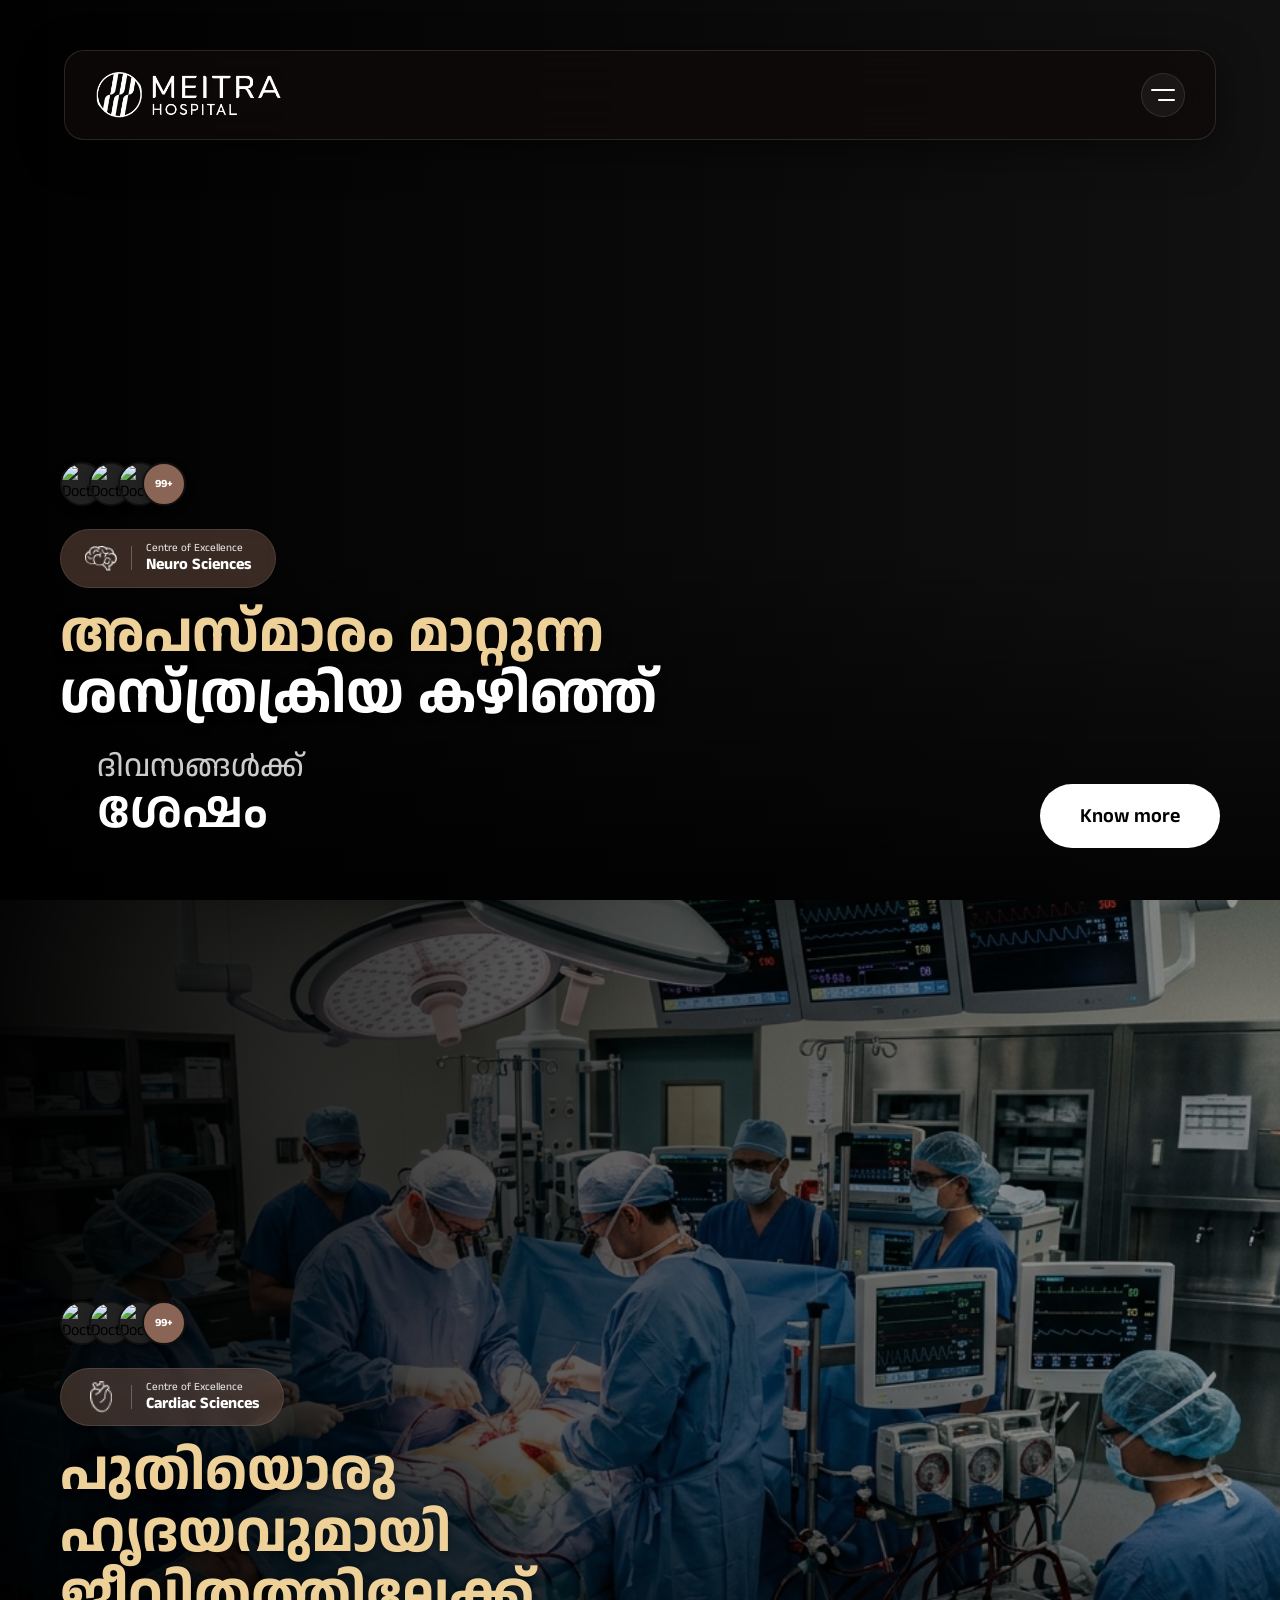
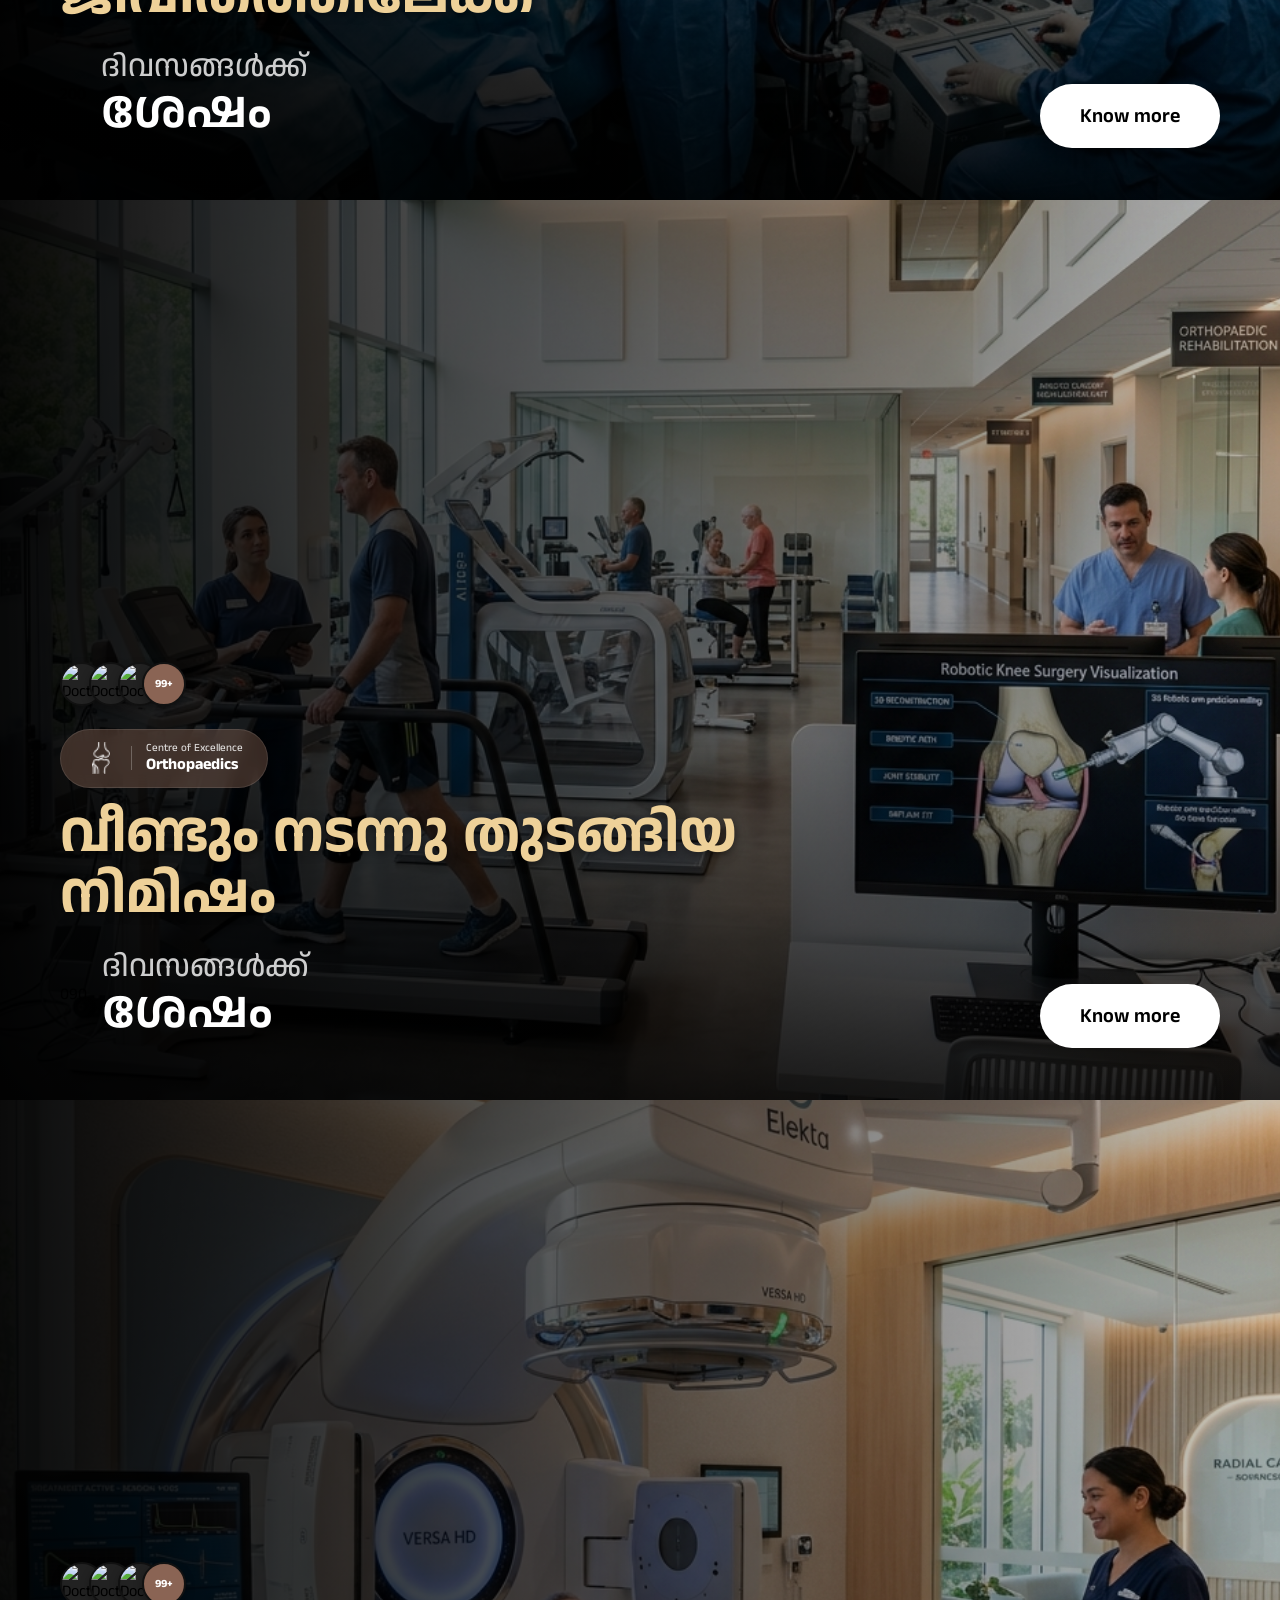
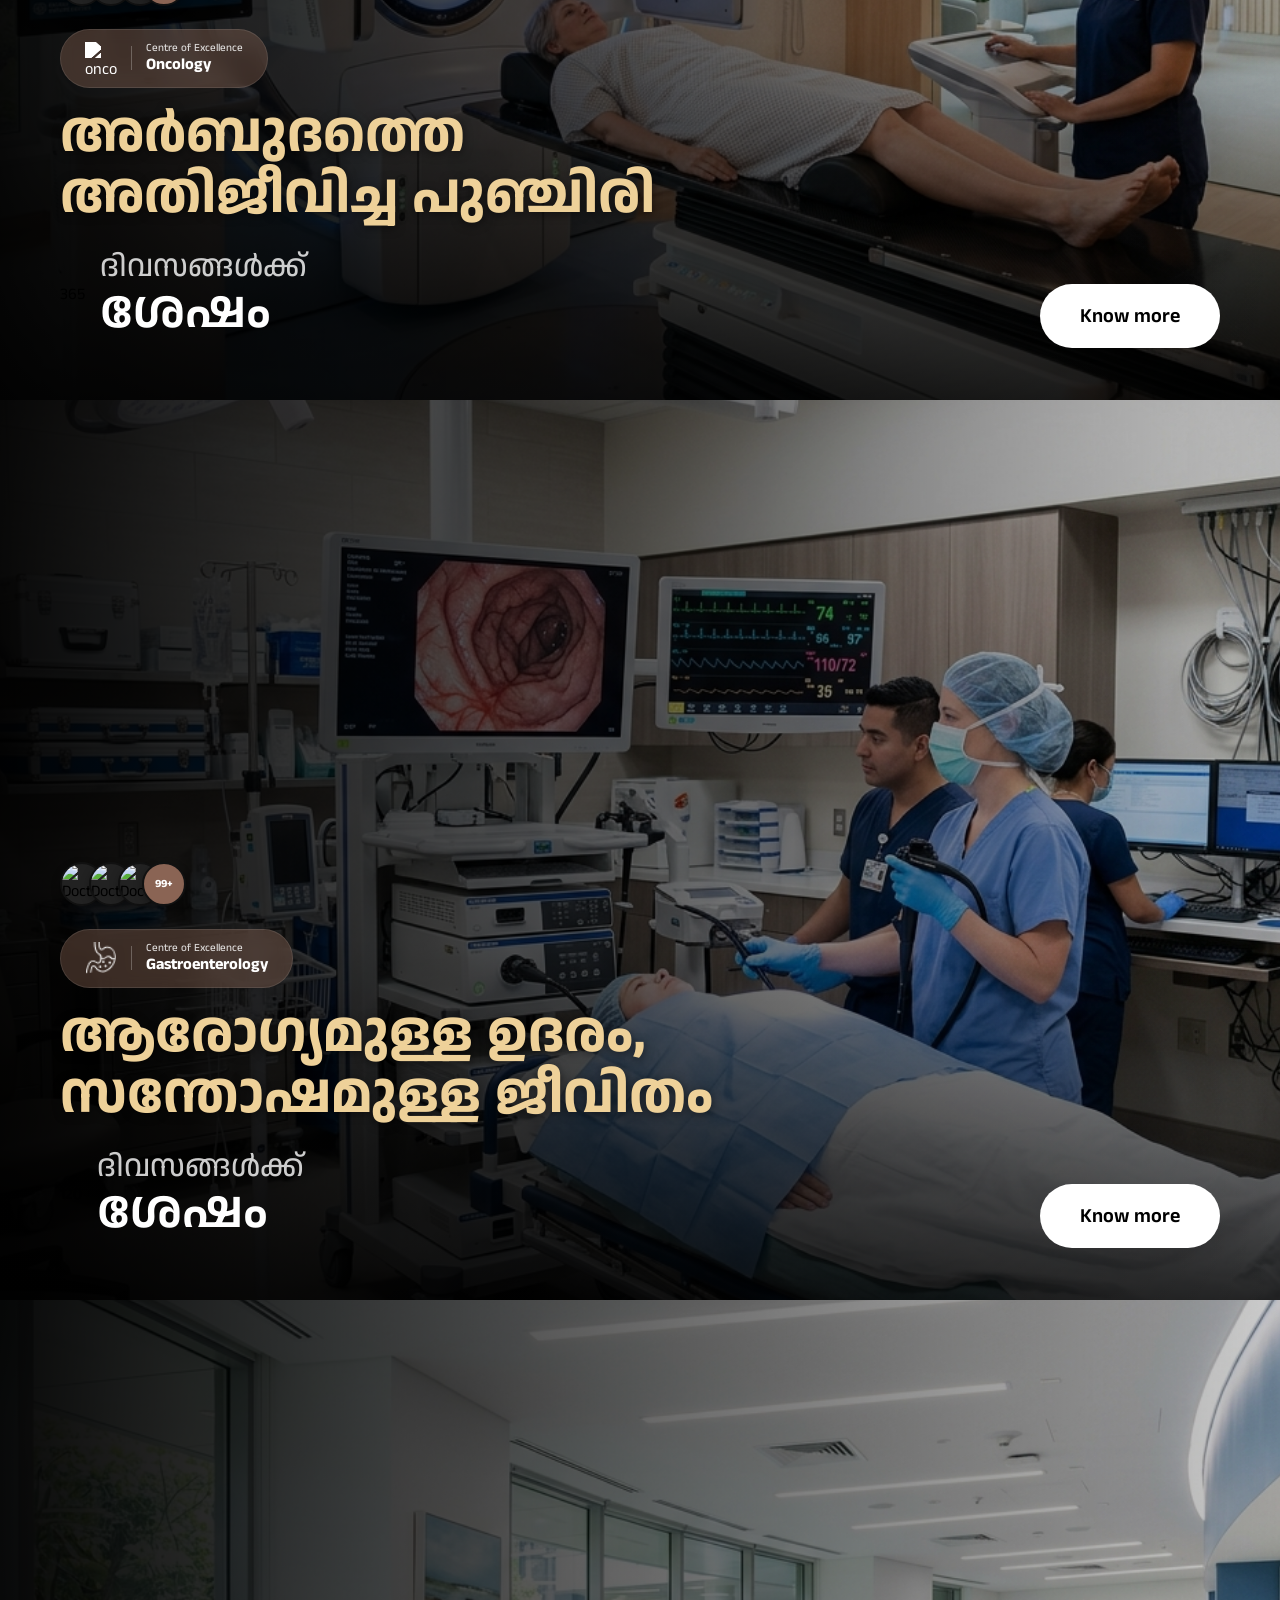
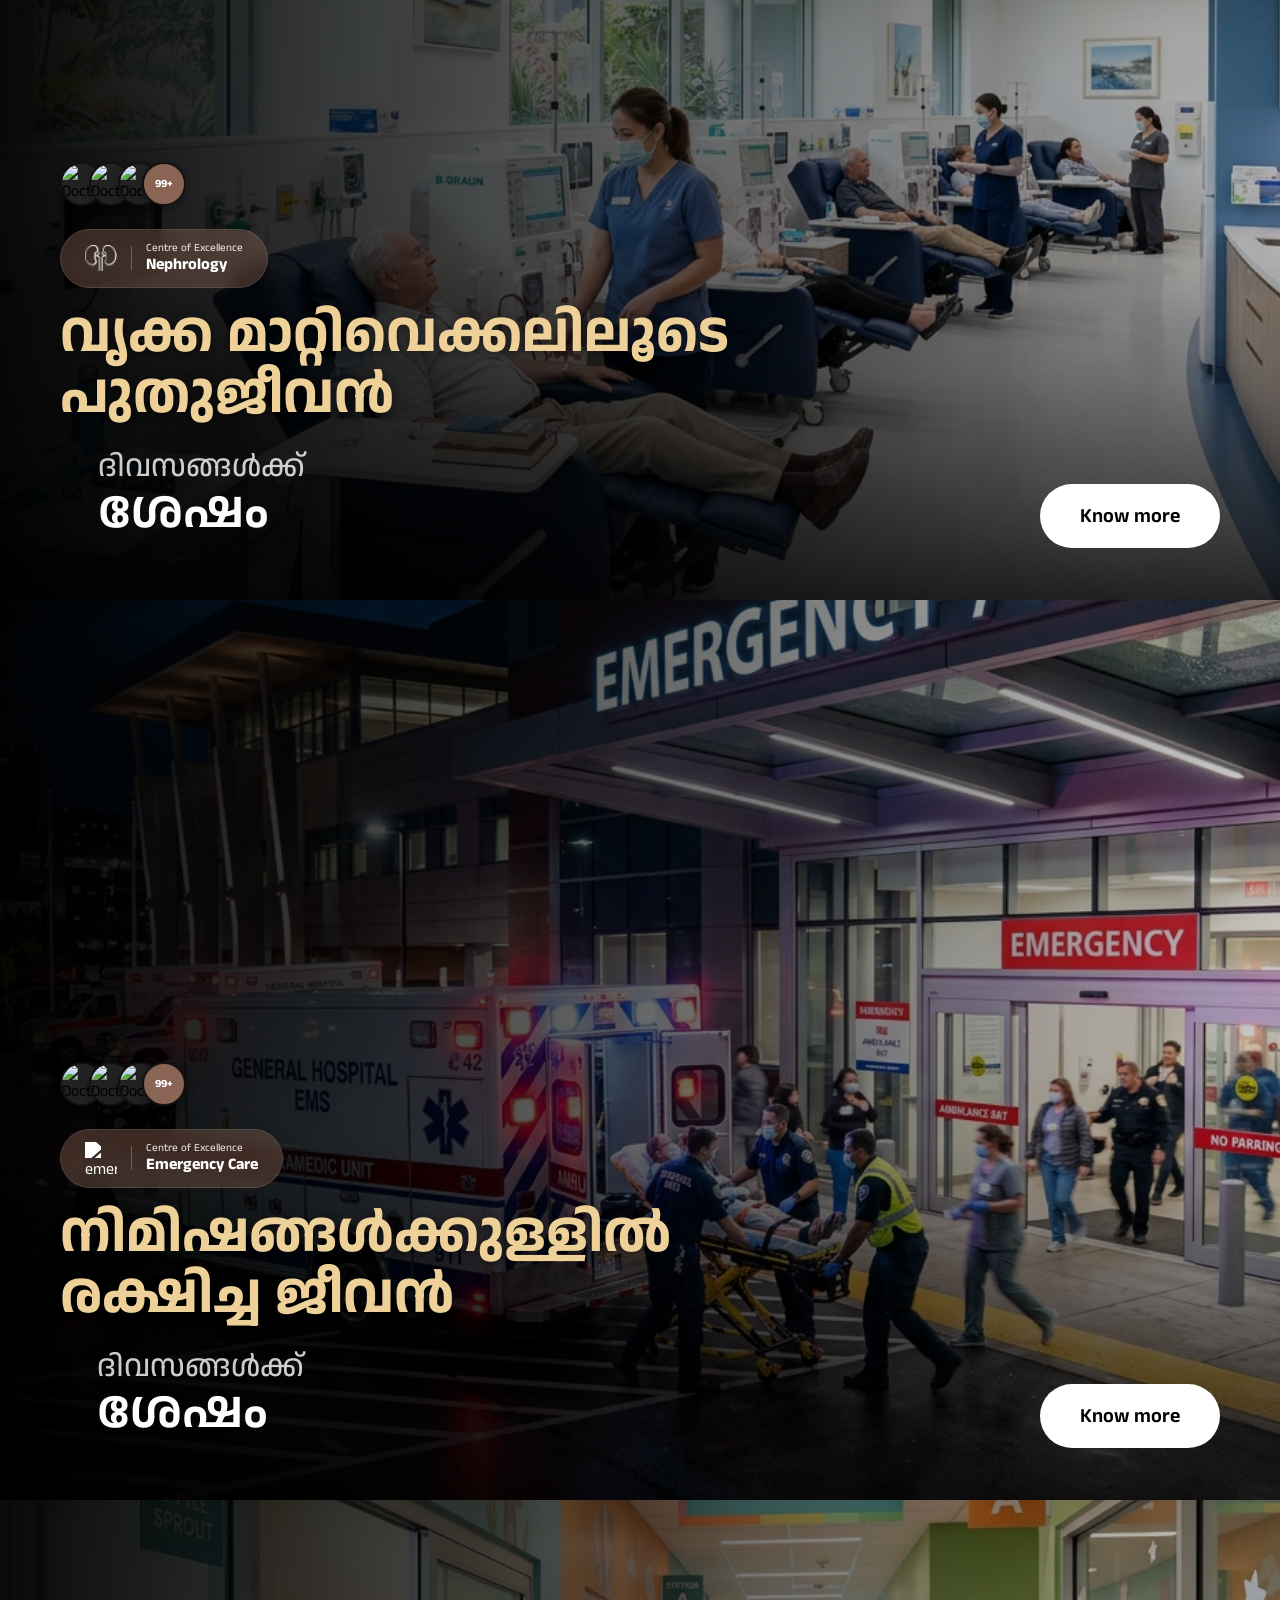
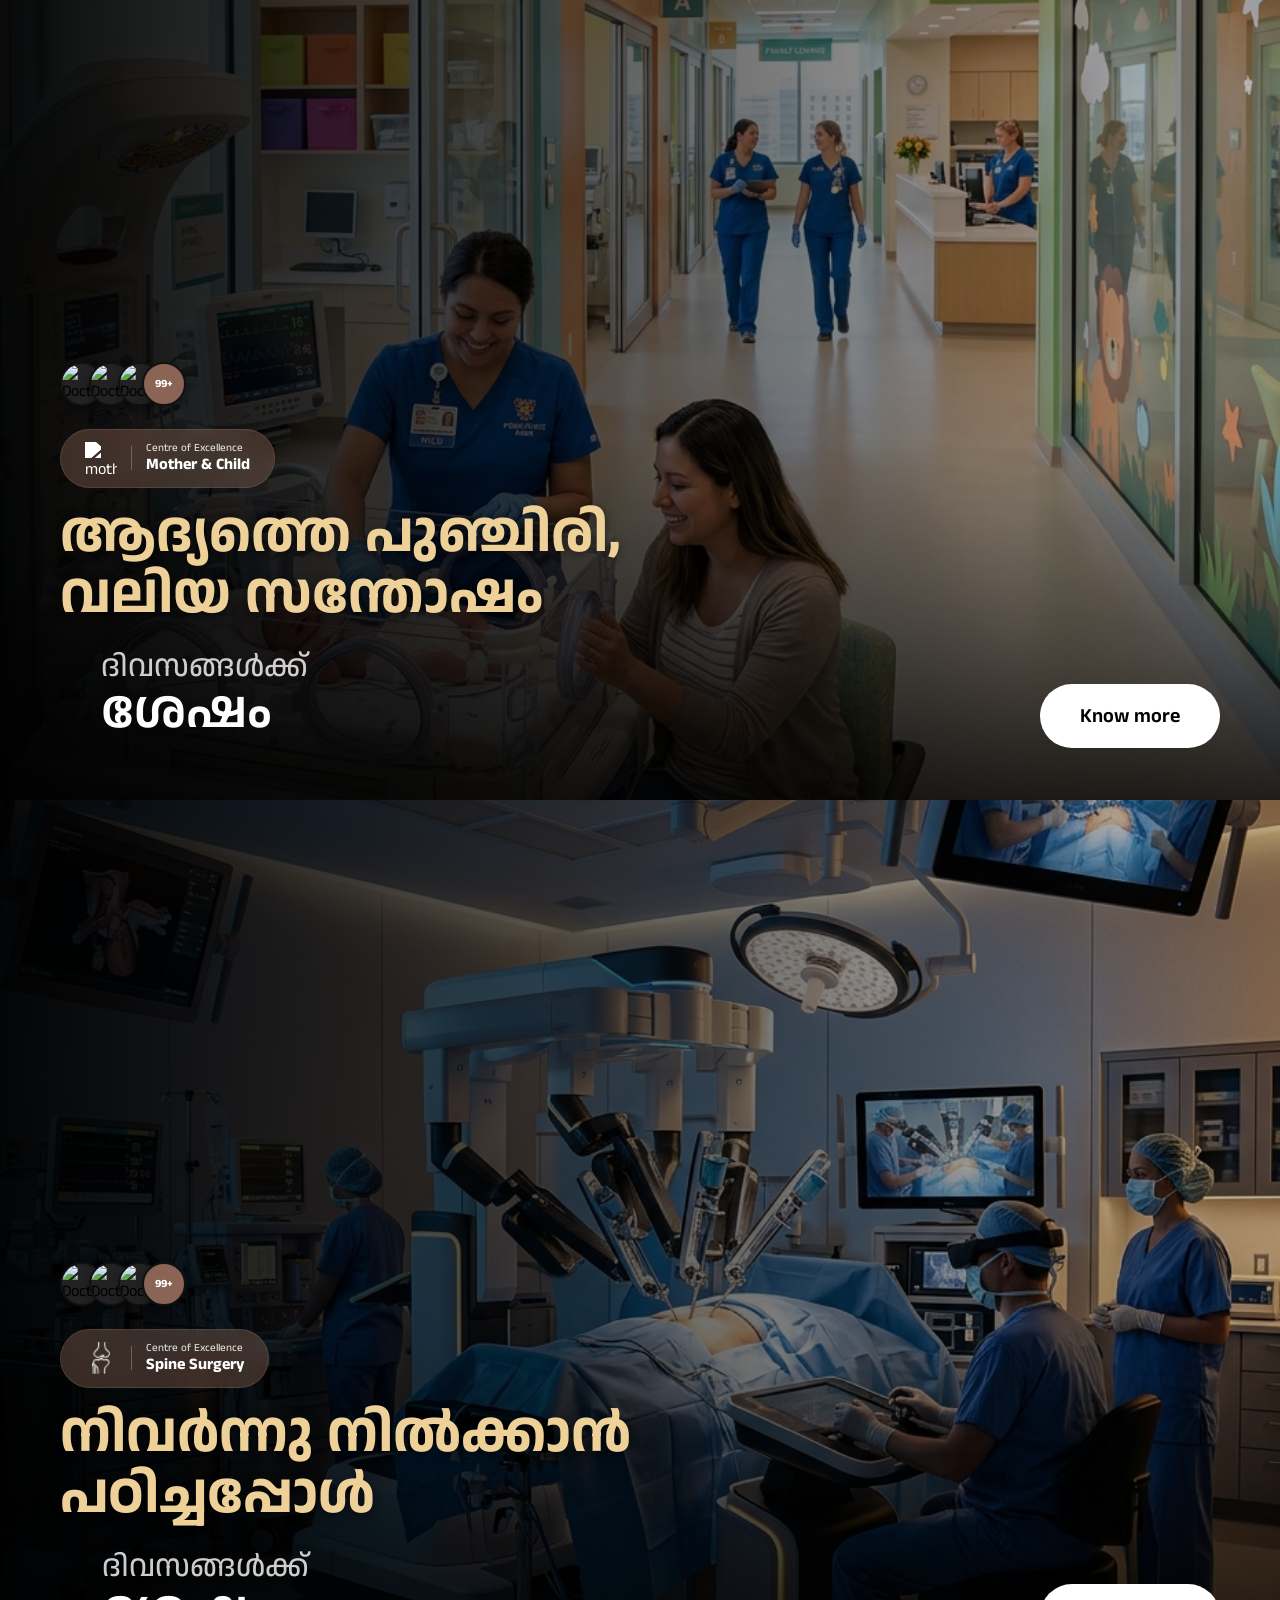
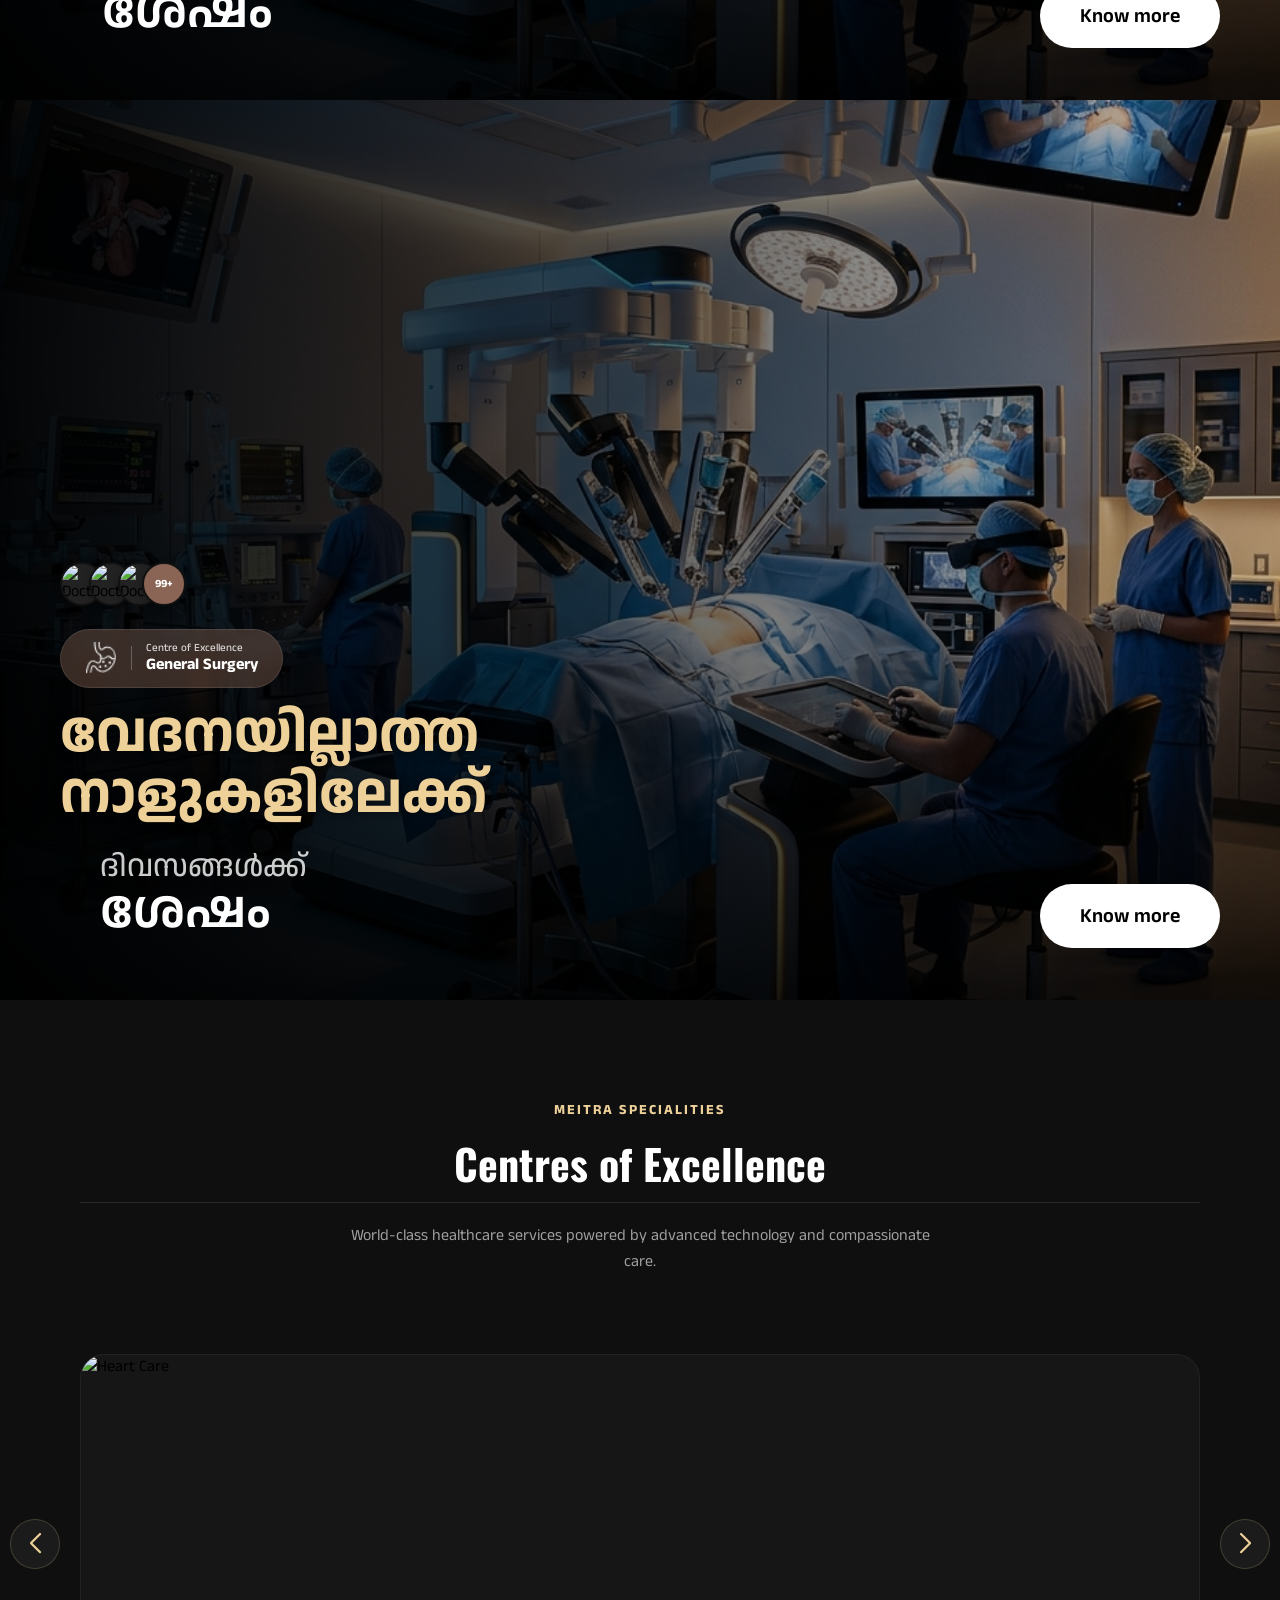
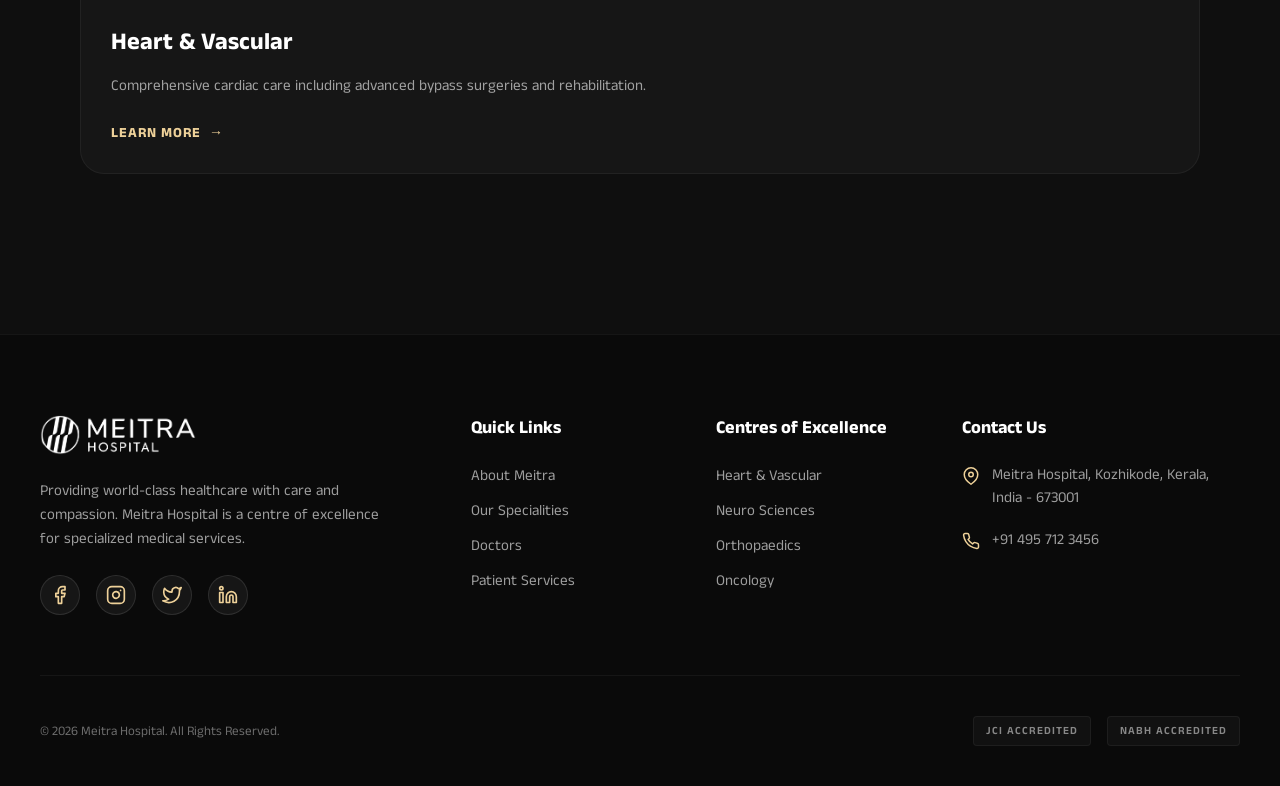
==== index.html @ 9e8caa52 "updates" ====
<!DOCTYPE html>
<html lang="en">

<head>
    <meta charset="UTF-8">
    <meta name="viewport" content="width=device-width, initial-scale=1.0, maximum-scale=1.0, user-scalable=no">
    <title>Meitra Hospital | Campaign Reel</title>
    <link rel="icon" type="image/png" href="assets/favicon.png">

    <!-- Fonts -->
    <link rel="preconnect" href="https://fonts.googleapis.com">
    <link rel="preconnect" href="https://fonts.gstatic.com" crossorigin>
    <link
        href="https://fonts.googleapis.com/css2?family=Anek+Malayalam:wght@100..800&family=Oswald:wght@500;700&display=swap"
        rel="stylesheet">

    <!-- Swiper CSS -->
    <link rel="stylesheet" href="https://cdn.jsdelivr.net/npm/swiper@11/swiper-bundle.min.css" />

    <!-- Custom CSS -->
    <link rel="stylesheet" href="style.css">
</head>

<body>

    <!-- Global Top Navigation -->
    <nav class="top-nav">
        <div class="nav-container">
            <div class="logo">
                <a href="index.html" class="logo-link">

                    <img src="assets/logo.png" alt="Meitra Logo" class="main-logo-img">

                </a>
            </div>

            <button class="menu-btn" id="menu-toggle">
                <div class="hamburger">
                    <span></span>
                    <span></span>
                </div>
            </button>
        </div>
    </nav>

    <!-- Fullscreen Mobile Menu -->
    <div class="fullscreen-menu" id="fullscreen-menu">
        <div class="menu-overlay"></div>
        <div class="menu-content">
            <ul class="menu-list">
                <li><a href="index.html" style="--i:1">Home</a></li>
                <li><a href="#" style="--i:2">About Meitra</a></li>
                <li><a href="#" style="--i:3">Centres of Excellence</a></li>
                <li><a href="#" style="--i:4">Find a Doctor</a></li>
                <li><a href="#" style="--i:5">International Patients</a></li>
                <li><a href="#" style="--i:6">Careers</a></li>
                <li><a href="#" style="--i:7">Contact Us</a></li>
            </ul>
            <div class="menu-footer">
                <p>Emergency: +91 495 712 3456</p>
                <div class="menu-socials">
                    <a href="#">FB</a>
                    <a href="#">IG</a>
                    <a href="#">TW</a>
                    <a href="#">LI</a>
                </div>
            </div>
        </div>
    </div>

    <!-- Main Container for GSAP Scroll -->
    <div class="reel-container" id="reel-container">
        <div class="reel-wrapper">
            <!-- Slide 1 (Neuro Sciences) -->
            <div class="reel-slide">
                <div class="reel-content">
                    <video autoplay muted loop playsinline class="bg-img">
                        <source src="assets/bgvideo.mp4" type="video/mp4">
                    </video>
                    <div class="bg-overlay"></div>
                    <div class="bottom-info">
                        <div class="bottom-left">
                            <div class="avatar-group">
                                <div class="avatar-circle"><img src="https://i.pravatar.cc/150?u=doc1" alt="Doctor">
                                </div>
                                <div class="avatar-circle"><img src="https://i.pravatar.cc/150?u=doc2" alt="Doctor">
                                </div>
                                <div class="avatar-circle"><img src="https://i.pravatar.cc/150?u=doc3" alt="Doctor">
                                </div>
                                <div class="avatar-more">99+</div>
                            </div>
                            <div class="badge">
                                <div class="badge-icon"><img src="assets/neuro.png" alt="neuro"></div>
                                <span class="badge-divider"></span>
                                <div class="badge-text">
                                    <span class="badge-subtitle">Centre of Excellence</span>
                                    <span class="badge-title">Neuro Sciences</span>
                                </div>
                            </div>
                            <h2 class="main-heading">അപസ്മാരം മാറ്റുന്ന <span style="color: var(--white);">ശസ്ത്രക്രിയ കഴിഞ്ഞ്</span></h2>
                            <div class="stats-row">
                                <div class="huge-number">150</div>
                                <div class="stats-text"><span class="stat-small">ദിവസങ്ങൾക്ക്</span><span
                                        class="stat-large">ശേഷം</span></div>
                            </div>
                        </div>
                        <div class="bottom-right">
                            <a href="article.html" class="know-more-btn">Know more</a>
                        </div>
                    </div>
                </div>
            </div>

            <!-- Slide 2 (Cardiac Sciences) -->
            <div class="reel-slide">
                <div class="reel-content">
                    <img src="assets/banner_cardiac.png" alt="Cardiac" class="bg-img">
                    <div class="bg-overlay"></div>
                    <div class="bottom-info">
                        <div class="bottom-left">
                            <div class="avatar-group">
                                <div class="avatar-circle"><img src="https://i.pravatar.cc/150?u=doc4" alt="Doctor">
                                </div>
                                <div class="avatar-circle"><img src="https://i.pravatar.cc/150?u=doc5" alt="Doctor">
                                </div>
                                <div class="avatar-circle"><img src="https://i.pravatar.cc/150?u=doc6" alt="Doctor">
                                </div>
                                <div class="avatar-more">99+</div>
                            </div>
                            <div class="badge">
                                <div class="badge-icon"><img src="assets/heart.png" alt="heart"></div>
                                <span class="badge-divider"></span>
                                <div class="badge-text">
                                    <span class="badge-subtitle">Centre of Excellence</span>
                                    <span class="badge-title">Cardiac Sciences</span>
                                </div>
                            </div>
                            <h2 class="main-heading">പുതിയൊരു ഹൃദയവുമായി ജീവിതത്തിലേക്ക്</h2>
                            <div class="stats-row">
                                <div class="huge-number">200</div>
                                <div class="stats-text"><span class="stat-small">ദിവസങ്ങൾക്ക്</span><span
                                        class="stat-large">ശേഷം</span></div>
                            </div>
                        </div>
                        <div class="bottom-right">
                            <a href="article.html" class="know-more-btn">Know more</a>
                        </div>
                    </div>
                </div>
            </div>

            <!-- Slide 3 (Orthopaedics) -->
            <div class="reel-slide">
                <div class="reel-content">
                    <img src="assets/banner_ortho.png" alt="Orthopaedics" class="bg-img">
                    <div class="bg-overlay"></div>
                    <div class="bottom-info">
                        <div class="bottom-left">
                            <div class="avatar-group">
                                <div class="avatar-circle"><img src="https://i.pravatar.cc/150?u=doc7" alt="Doctor">
                                </div>
                                <div class="avatar-circle"><img src="https://i.pravatar.cc/150?u=doc8" alt="Doctor">
                                </div>
                                <div class="avatar-circle"><img src="https://i.pravatar.cc/150?u=doc9" alt="Doctor">
                                </div>
                                <div class="avatar-more">99+</div>
                            </div>
                            <div class="badge">
                                <div class="badge-icon"><img src="assets/bone.png" alt="bone"></div>
                                <span class="badge-divider"></span>
                                <div class="badge-text">
                                    <span class="badge-subtitle">Centre of Excellence</span>
                                    <span class="badge-title">Orthopaedics</span>
                                </div>
                            </div>
                            <h2 class="main-heading">വീണ്ടും നടന്നു തുടങ്ങിയ നിമിഷം</h2>
                            <div class="stats-row">
                                <div class="huge-number">090</div>
                                <div class="stats-text"><span class="stat-small">ദിവസങ്ങൾക്ക്</span><span
                                        class="stat-large">ശേഷം</span></div>
                            </div>
                        </div>
                        <div class="bottom-right">
                            <a href="article.html" class="know-more-btn">Know more</a>
                        </div>
                    </div>
                </div>
            </div>

            <!-- Slide 4 (Oncology) -->
            <div class="reel-slide">
                <div class="reel-content">
                    <img src="assets/banner_oncology.png" alt="Oncology" class="bg-img">
                    <div class="bg-overlay"></div>
                    <div class="bottom-info">
                        <div class="bottom-left">
                            <div class="avatar-group">
                                <div class="avatar-circle"><img src="https://i.pravatar.cc/150?u=doc10" alt="Doctor">
                                </div>
                                <div class="avatar-circle"><img src="https://i.pravatar.cc/150?u=doc11" alt="Doctor">
                                </div>
                                <div class="avatar-circle"><img src="https://i.pravatar.cc/150?u=doc12" alt="Doctor">
                                </div>
                                <div class="avatar-more">99+</div>
                            </div>
                            <div class="badge">
                                <div class="badge-icon"><img src="assets/oncology.png" alt="oncology"></div>
                                <span class="badge-divider"></span>
                                <div class="badge-text">
                                    <span class="badge-subtitle">Centre of Excellence</span>
                                    <span class="badge-title">Oncology</span>
                                </div>
                            </div>
                            <h2 class="main-heading">അർബുദത്തെ അതിജീവിച്ച പുഞ്ചിരി</h2>
                            <div class="stats-row">
                                <div class="huge-number">365</div>
                                <div class="stats-text"><span class="stat-small">ദിവസങ്ങൾക്ക്</span><span
                                        class="stat-large">ശേഷം</span></div>
                            </div>
                        </div>
                        <div class="bottom-right">
                            <a href="article.html" class="know-more-btn">Know more</a>
                        </div>
                    </div>
                </div>
            </div>

            <!-- Slide 5 (Gastroenterology) -->
            <div class="reel-slide">
                <div class="reel-content">
                    <img src="assets/banner_gastro.png" alt="Gastro" class="bg-img">
                    <div class="bg-overlay"></div>
                    <div class="bottom-info">
                        <div class="bottom-left">
                            <div class="avatar-group">
                                <div class="avatar-circle"><img src="https://i.pravatar.cc/150?u=doc13" alt="Doctor">
                                </div>
                                <div class="avatar-circle"><img src="https://i.pravatar.cc/150?u=doc14" alt="Doctor">
                                </div>
                                <div class="avatar-circle"><img src="https://i.pravatar.cc/150?u=doc15" alt="Doctor">
                                </div>
                                <div class="avatar-more">99+</div>
                            </div>
                            <div class="badge">
                                <div class="badge-icon"><img src="assets/gastro.png" alt="gastro"></div>
                                <span class="badge-divider"></span>
                                <div class="badge-text">
                                    <span class="badge-subtitle">Centre of Excellence</span>
                                    <span class="badge-title">Gastroenterology</span>
                                </div>
                            </div>
                            <h2 class="main-heading">ആരോഗ്യമുള്ള ഉദരം, സന്തോഷമുള്ള ജീവിതം</h2>
                            <div class="stats-row">
                                <div class="huge-number">120</div>
                                <div class="stats-text"><span class="stat-small">ദിവസങ്ങൾക്ക്</span><span
                                        class="stat-large">ശേഷം</span></div>
                            </div>
                        </div>
                        <div class="bottom-right">
                            <a href="article.html" class="know-more-btn">Know more</a>
                        </div>
                    </div>
                </div>
            </div>

            <!-- Slide 6 (Nephrology) -->
            <div class="reel-slide">
                <div class="reel-content">
                    <img src="assets/banner_nephro.png" alt="Nephrology" class="bg-img">
                    <div class="bg-overlay"></div>
                    <div class="bottom-info">
                        <div class="bottom-left">
                            <div class="avatar-group">
                                <div class="avatar-circle"><img src="https://i.pravatar.cc/150?u=doc16" alt="Doctor">
                                </div>
                                <div class="avatar-circle"><img src="https://i.pravatar.cc/150?u=doc17" alt="Doctor">
                                </div>
                                <div class="avatar-circle"><img src="https://i.pravatar.cc/150?u=doc18" alt="Doctor">
                                </div>
                                <div class="avatar-more">99+</div>
                            </div>
                            <div class="badge">
                                <div class="badge-icon"><img src="assets/kidney.png" alt="kidney"></div>
                                <span class="badge-divider"></span>
                                <div class="badge-text">
                                    <span class="badge-subtitle">Centre of Excellence</span>
                                    <span class="badge-title">Nephrology</span>
                                </div>
                            </div>
                            <h2 class="main-heading">വൃക്ക മാറ്റിവെക്കലിലൂടെ പുതുജീവൻ</h2>
                            <div class="stats-row">
                                <div class="huge-number">180</div>
                                <div class="stats-text"><span class="stat-small">ദിവസങ്ങൾക്ക്</span><span
                                        class="stat-large">ശേഷം</span></div>
                            </div>
                        </div>
                        <div class="bottom-right">
                            <a href="article.html" class="know-more-btn">Know more</a>
                        </div>
                    </div>
                </div>
            </div>

            <!-- Slide 7 (Emergency Care) -->
            <div class="reel-slide">
                <div class="reel-content">
                    <img src="assets/banner_emergency.png" alt="Emergency" class="bg-img">
                    <div class="bg-overlay"></div>
                    <div class="bottom-info">
                        <div class="bottom-left">
                            <div class="avatar-group">
                                <div class="avatar-circle"><img src="https://i.pravatar.cc/150?u=doc19" alt="Doctor">
                                </div>
                                <div class="avatar-circle"><img src="https://i.pravatar.cc/150?u=doc20" alt="Doctor">
                                </div>
                                <div class="avatar-circle"><img src="https://i.pravatar.cc/150?u=doc21" alt="Doctor">
                                </div>
                                <div class="avatar-more">99+</div>
                            </div>
                            <div class="badge">
                                <div class="badge-icon"><img src="assets/emergency.png" alt="emergency"></div>
                                <span class="badge-divider"></span>
                                <div class="badge-text">
                                    <span class="badge-subtitle">Centre of Excellence</span>
                                    <span class="badge-title">Emergency Care</span>
                                </div>
                            </div>
                            <h2 class="main-heading">നിമിഷങ്ങൾക്കുള്ളിൽ രക്ഷിച്ച ജീവൻ</h2>
                            <div class="stats-row">
                                <div class="huge-number">015</div>
                                <div class="stats-text"><span class="stat-small">ദിവസങ്ങൾക്ക്</span><span
                                        class="stat-large">ശേഷം</span></div>
                            </div>
                        </div>
                        <div class="bottom-right">
                            <a href="article.html" class="know-more-btn">Know more</a>
                        </div>
                    </div>
                </div>
            </div>

            <!-- Slide 8 (Mother & Child) -->
            <div class="reel-slide">
                <div class="reel-content">
                    <img src="assets/banner_motherchild.png" alt="MotherChild" class="bg-img">
                    <div class="bg-overlay"></div>
                    <div class="bottom-info">
                        <div class="bottom-left">
                            <div class="avatar-group">
                                <div class="avatar-circle"><img src="https://i.pravatar.cc/150?u=doc22" alt="Doctor">
                                </div>
                                <div class="avatar-circle"><img src="https://i.pravatar.cc/150?u=doc23" alt="Doctor">
                                </div>
                                <div class="avatar-circle"><img src="https://i.pravatar.cc/150?u=doc24" alt="Doctor">
                                </div>
                                <div class="avatar-more">99+</div>
                            </div>
                            <div class="badge">
                                <div class="badge-icon"><img src="assets/motherchild.png" alt="motherchild"></div>
                                <span class="badge-divider"></span>
                                <div class="badge-text">
                                    <span class="badge-subtitle">Centre of Excellence</span>
                                    <span class="badge-title">Mother & Child</span>
                                </div>
                            </div>
                            <h2 class="main-heading">ആദ്യത്തെ പുഞ്ചിരി, വലിയ സന്തോഷം</h2>
                            <div class="stats-row">
                                <div class="huge-number">030</div>
                                <div class="stats-text"><span class="stat-small">ദിവസങ്ങൾക്ക്</span><span
                                        class="stat-large">ശേഷം</span></div>
                            </div>
                        </div>
                        <div class="bottom-right">
                            <a href="article.html" class="know-more-btn">Know more</a>
                        </div>
                    </div>
                </div>
            </div>

            <!-- Slide 9 (Spine Surgery) -->
            <div class="reel-slide">
                <div class="reel-content">
                    <img src="assets/surgical_robot.png" alt="Spine" class="bg-img">
                    <div class="bg-overlay"></div>
                    <div class="bottom-info">
                        <div class="bottom-left">
                            <div class="avatar-group">
                                <div class="avatar-circle"><img src="https://i.pravatar.cc/150?u=doc25" alt="Doctor">
                                </div>
                                <div class="avatar-circle"><img src="https://i.pravatar.cc/150?u=doc26" alt="Doctor">
                                </div>
                                <div class="avatar-circle"><img src="https://i.pravatar.cc/150?u=doc27" alt="Doctor">
                                </div>
                                <div class="avatar-more">99+</div>
                            </div>
                            <div class="badge">
                                <div class="badge-icon"><img src="assets/bone.png" alt="bone"></div>
                                <span class="badge-divider"></span>
                                <div class="badge-text">
                                    <span class="badge-subtitle">Centre of Excellence</span>
                                    <span class="badge-title">Spine Surgery</span>
                                </div>
                            </div>
                            <h2 class="main-heading">നിവർന്നു നിൽക്കാൻ പഠിച്ചപ്പോൾ</h2>
                            <div class="stats-row">
                                <div class="huge-number">060</div>
                                <div class="stats-text"><span class="stat-small">ദിവസങ്ങൾക്ക്</span><span
                                        class="stat-large">ശേഷം</span></div>
                            </div>
                        </div>
                        <div class="bottom-right">
                            <a href="article.html" class="know-more-btn">Know more</a>
                        </div>
                    </div>
                </div>
            </div>

            <!-- Slide 10 (General Surgery) -->
            <div class="reel-slide">
                <div class="reel-content">
                    <img src="assets/surgical_robot.png" alt="General" class="bg-img">
                    <div class="bg-overlay"></div>
                    <div class="bottom-info">
                        <div class="bottom-left">
                            <div class="avatar-group">
                                <div class="avatar-circle"><img src="https://i.pravatar.cc/150?u=doc28" alt="Doctor">
                                </div>
                                <div class="avatar-circle"><img src="https://i.pravatar.cc/150?u=doc29" alt="Doctor">
                                </div>
                                <div class="avatar-circle"><img src="https://i.pravatar.cc/150?u=doc30" alt="Doctor">
                                </div>
                                <div class="avatar-more">99+</div>
                            </div>
                            <div class="badge">
                                <div class="badge-icon"><img src="assets/gastro.png" alt="gastro"></div>
                                <span class="badge-divider"></span>
                                <div class="badge-text">
                                    <span class="badge-subtitle">Centre of Excellence</span>
                                    <span class="badge-title">General Surgery</span>
                                </div>
                            </div>
                            <h2 class="main-heading">വേദനയില്ലാത്ത നാളുകളിലേക്ക്</h2>
                            <div class="stats-row">
                                <div class="huge-number">045</div>
                                <div class="stats-text"><span class="stat-small">ദിവസങ്ങൾക്ക്</span><span
                                        class="stat-large">ശേഷം</span></div>
                            </div>
                        </div>
                        <div class="bottom-right">
                            <a href="article.html" class="know-more-btn">Know more</a>
                        </div>
                    </div>
                </div>
            </div>
        </div>
    </div>

    <!-- Excellence in Care Section (Swiper) -->
    <section class="swiper-section">
        <div class="section-container">
            <div class="section-header">
                <span class="section-tag">Meitra Specialities</span>
                <h2 class="section-title">Centres of Excellence</h2>
                <p class="section-desc">World-class healthcare services powered by advanced technology and compassionate
                    care.</p>
            </div>

            <div class="swiper excellence-swiper">
                <div class="swiper-wrapper">
                    <!-- slides... -->
                    <!-- Slide 1 -->
                    <div class="swiper-slide">
                        <div class="service-card">
                            <div class="card-image">
                                <img src="https://images.unsplash.com/photo-1579684385127-1ef15d508118?q=80&w=800&auto=format&fit=crop"
                                    alt="Heart Care">
                            </div>
                            <div class="card-content">
                                <h3>Heart & Vascular</h3>
                                <p>Comprehensive cardiac care including advanced bypass surgeries and rehabilitation.
                                </p>
                                <a href="#" class="card-link">Learn More</a>
                            </div>
                        </div>
                    </div>
                    <!-- Slide 2 -->
                    <div class="swiper-slide">
                        <div class="service-card">
                            <div class="card-image">
                                <img src="https://images.unsplash.com/photo-1559757175-0eb30cd8c0ef?q=80&w=800&auto=format&fit=crop"
                                    alt="Neuro">
                            </div>
                            <div class="card-content">
                                <h3>Neuro Sciences</h3>
                                <p>Specialized treatments for brain, spine, and nervous system disorders with robotic
                                    precision.</p>
                                <a href="#" class="card-link">Learn More</a>
                            </div>
                        </div>
                    </div>
                    <!-- Slide 3 -->
                    <div class="swiper-slide">
                        <div class="service-card">
                            <div class="card-image">
                                <img src="https://images.unsplash.com/photo-1530497610245-94d3c16cda28?q=80&w=800&auto=format&fit=crop"
                                    alt="Ortho">
                            </div>
                            <div class="card-content">
                                <h3>Bone & Joint</h3>
                                <p>Excellence in orthopaedics featuring robotic joint replacement and trauma care.</p>
                                <a href="#" class="card-link">Learn More</a>
                            </div>
                        </div>
                    </div>
                    <!-- Slide 4 -->
                    <div class="swiper-slide">
                        <div class="service-card">
                            <div class="card-image">
                                <img src="https://images.unsplash.com/photo-1576091160550-2173dba999ef?q=80&w=800&auto=format&fit=crop"
                                    alt="Onco">
                            </div>
                            <div class="card-content">
                                <h3>Oncology</h3>
                                <p>Multi-disciplinary approach to cancer care with advanced radiation and chemotherapy.
                                </p>
                                <a href="#" class="card-link">Learn More</a>
                            </div>
                        </div>
                    </div>
                </div>
                <!-- Swiper Pagination -->
                <div class="swiper-pagination"></div>
            </div>
            <!-- Navigation buttons moved outside swiper container -->
            <div class="swiper-button-next"></div>
            <div class="swiper-button-prev"></div>
        </div>
    </section>



    <!-- Site Footer -->
    <footer class="site-footer">
        <div class="footer-container">
            <div class="footer-top">
                <div class="footer-brand">
                    <img src="assets/logo.png" alt="Meitra Logo" class="footer-logo">
                    <p class="brand-description">Providing world-class healthcare with care and compassion. Meitra
                        Hospital is a centre of excellence for specialized medical services.</p>
                    <div class="social-links">
                        <a href="#" class="social-icon"><svg xmlns="http://www.w3.org/2000/svg" width="20" height="20"
                                viewBox="0 0 24 24" fill="none" stroke="currentColor" stroke-width="2"
                                stroke-linecap="round" stroke-linejoin="round">
                                <path d="M18 2h-3a5 5 0 0 0-5 5v3H7v4h3v8h4v-8h3l1-4h-4V7a1 1 0 0 1 1-1h3z"></path>
                            </svg></a>
                        <a href="#" class="social-icon"><svg xmlns="http://www.w3.org/2000/svg" width="20" height="20"
                                viewBox="0 0 24 24" fill="none" stroke="currentColor" stroke-width="2"
                                stroke-linecap="round" stroke-linejoin="round">
                                <rect x="2" y="2" width="20" height="20" rx="5" ry="5"></rect>
                                <path d="M16 11.37A4 4 0 1 1 12.63 8 4 4 0 0 1 16 11.37z"></path>
                                <line x1="17.5" y1="6.5" x2="17.51" y2="6.5"></line>
                            </svg></a>
                        <a href="#" class="social-icon"><svg xmlns="http://www.w3.org/2000/svg" width="20" height="20"
                                viewBox="0 0 24 24" fill="none" stroke="currentColor" stroke-width="2"
                                stroke-linecap="round" stroke-linejoin="round">
                                <path
                                    d="M23 3a10.9 10.9 0 0 1-3.14 1.53 4.48 4.48 0 0 0-7.86 3v1A10.66 10.66 0 0 1 3 4s-4 9 5 13a11.64 11.64 0 0 1-7 2c9 5 20 0 20-11.5a4.5 4.48 0 0 0-.08-.83A7.72 7.72 0 0 0 23 3z">
                                </path>
                            </svg></a>
                        <a href="#" class="social-icon"><svg xmlns="http://www.w3.org/2000/svg" width="20" height="20"
                                viewBox="0 0 24 24" fill="none" stroke="currentColor" stroke-width="2"
                                stroke-linecap="round" stroke-linejoin="round">
                                <path
                                    d="M16 8a6 6 0 0 1 6 6v7h-4v-7a2 2 0 0 0-2-2 2 2 0 0 0-2 2v7h-4v-7a6 6 0 0 1 6-6z">
                                </path>
                                <rect x="2" y="9" width="4" height="12"></rect>
                                <circle cx="4" cy="4" r="2"></circle>
                            </svg></a>
                    </div>
                </div>

                <div class="footer-links">
                    <h4>Quick Links</h4>
                    <ul>
                        <li><a href="#">About Meitra</a></li>
                        <li><a href="#">Our Specialities</a></li>
                        <li><a href="#">Doctors</a></li>
                        <li><a href="#">Patient Services</a></li>
                    </ul>
                </div>

                <div class="footer-links">
                    <h4>Centres of Excellence</h4>
                    <ul>
                        <li><a href="#">Heart & Vascular</a></li>
                        <li><a href="#">Neuro Sciences</a></li>
                        <li><a href="#">Orthopaedics</a></li>
                        <li><a href="#">Oncology</a></li>
                    </ul>
                </div>

                <div class="footer-contact">
                    <h4>Contact Us</h4>
                    <div class="contact-item">
                        <svg xmlns="http://www.w3.org/2000/svg" width="18" height="18" viewBox="0 0 24 24" fill="none"
                            stroke="currentColor" stroke-width="2" stroke-linecap="round" stroke-linejoin="round">
                            <path d="M21 10c0 7-9 13-9 13s-9-6-9-13a9 9 0 0 1 18 0z"></path>
                            <circle cx="12" cy="10" r="3"></circle>
                        </svg>
                        <span>Meitra Hospital, Kozhikode, Kerala, India - 673001</span>
                    </div>
                    <div class="contact-item">
                        <svg xmlns="http://www.w3.org/2000/svg" width="18" height="18" viewBox="0 0 24 24" fill="none"
                            stroke="currentColor" stroke-width="2" stroke-linecap="round" stroke-linejoin="round">
                            <path
                                d="M22 16.92v3a2 2 0 0 1-2.18 2 19.79 19.79 0 0 1-8.63-3.07 19.5 19.7 0 0 1-6-6 19.79 19.79 0 0 1-3.07-8.67A2 2 0 0 1 4.11 2h3a2 2 0 0 1 2 1.72 12.84 12.84 0 0 0 .7 2.81 2 2 0 0 1-.45 2.11L8.09 9.91a16 16 0 0 0 6 6l1.27-1.27a2 2 0 0 1 2.11-.45 12.84 12.84 0 0 0 2.81.7A2 2 0 0 1 22 16.92z">
                            </path>
                        </svg>
                        <span>+91 495 712 3456</span>
                    </div>
                </div>
            </div>

            <div class="footer-bottom">
                <div class="footer-legal">
                    <p>&copy; 2026 Meitra Hospital. All Rights Reserved.</p>
                </div>
                <div class="footer-accreditation">
                    <span class="ac-badge">JCI Accredited</span>
                    <span class="ac-badge">NABH Accredited</span>
                </div>
            </div>
        </div>
    </footer>


    <!-- Bottom Sheet / Article View -->
    <div class="bottom-sheet" id="article-sheet">
        <div class="sheet-overlay"></div>
        <div class="sheet-content">
            <div class="sheet-drag-handle"></div>
            <button class="close-sheet-btn">
                <svg xmlns="http://www.w3.org/2000/svg" width="24" height="24" viewBox="0 0 24 24" fill="none"
                    stroke="currentColor" stroke-width="2" stroke-linecap="round" stroke-linejoin="round">
                    <line x1="18" y1="6" x2="6" y2="18"></line>
                    <line x1="6" y1="6" x2="18" y2="18"></line>
                </svg>
            </button>
            <div class="article-body">
                <!-- Article Hero Image -->
                <div class="article-hero">
                    <img src="https://images.unsplash.com/photo-1551076805-e166946c9eb9?q=80&w=1500&auto=format&fit=crop"
                        alt="Hospital Care" class="article-hero-img">
                </div>

                <h3>രോഗിയുടെ കഥ</h3>
                <p class="article-intro">ഇത് മേയ്ത്ര ആശുപത്രിയിൽ നിന്നുള്ള ഒരു രോഗിയുടെ അനുഭവമാണ്. ഈ ശസ്ത്രക്രിയയിലൂടെ
                    അവരുടെ ജീവിതം മാറിമറിഞ്ഞു. അവർ ഇപ്പോൾ പൂർണ്ണ ആരോഗ്യവാനാണ്.</p>

                <!-- Treatment Timeline -->
                <div class="timeline-section">
                    <h4 class="section-title">ചികിത്സയുടെ നാൾവഴികൾ</h4>
                    <div class="timeline">
                        <div class="timeline-item">
                            <div class="timeline-dot"></div>
                            <div class="timeline-content">
                                <h5>Day 1: അഡ്മിഷൻ</h5>
                                <p>രോഗിയെ ഗുരുതരാവസ്ഥയിൽ ആശുപത്രിയിൽ പ്രവേശിപ്പിച്ചു.</p>
                            </div>
                        </div>
                        <div class="timeline-item">
                            <div class="timeline-dot"></div>
                            <div class="timeline-content">
                                <h5>Day 5: ശസ്ത്രക്രിയ</h5>
                                <p>വിദഗ്ദ്ധ ഡോക്ടർമാരുടെ നേതൃത്വത്തിൽ സങ്കീർണ്ണമായ ശസ്ത്രക്രിയ വിജയകരമായി പൂർത്തിയാക്കി.
                                </p>
                            </div>
                        </div>
                        <div class="timeline-item">
                            <div class="timeline-dot"></div>
                            <div class="timeline-content">
                                <h5>Day 150: പൂർണ്ണ ആരോഗ്യം</h5>
                                <p>രോഗി ഇപ്പോൾ പൂർണ്ണ ആരോഗ്യവാനായി ജീവിതത്തിലേക്ക് തിരിച്ചെത്തിയിരിക്കുന്നു.</p>
                            </div>
                        </div>
                    </div>
                </div>

                <!-- Doctor Cards -->
                <div class="doctors-section">
                    <h4 class="section-title">ചികിത്സയ്ക്ക് നേതൃത്വം നൽകിയവർ</h4>
                    <div class="doctor-grid">
                        <div class="doctor-card">
                            <img src="assets/dr_john.png" alt="Doctor" class="doc-img">
                            <div class="doc-info">
                                <h5>Dr. ജോൺ മാത്യു</h5>
                                <span>Senior Consultant, Neuro</span>
                            </div>
                        </div>
                        <div class="doctor-card">
                            <img src="assets/dr_anjali.png" alt="Doctor" class="doc-img">
                            <div class="doc-info">
                                <h5>Dr. അഞ്ജലി നാഥ്</h5>
                                <span>Consultant Surgeon</span>
                            </div>
                        </div>
                    </div>
                </div>

                <!-- CTA -->
                <div class="article-cta-container">
                    <button class="article-cta-btn">Book an Appointment</button>
                </div>
            </div>
        </div>
    </div>

    <!-- GSAP -->
    <script src="https://cdnjs.cloudflare.com/ajax/libs/gsap/3.12.2/gsap.min.js"></script>
    <script src="https://cdnjs.cloudflare.com/ajax/libs/gsap/3.12.2/ScrollTrigger.min.js"></script>
    <!-- Swiper JS -->
    <script src="https://cdn.jsdelivr.net/npm/swiper@11/swiper-bundle.min.js"></script>
    <!-- Custom JS -->
    <script src="https://unpkg.com/lenis@1.1.20/dist/lenis.min.js"></script>
    <script src="app.js"></script>
</body>

</html>
---- style.css ----
:root {
    --brand-brown: #8a6454;
    --brand-brown-dark: #4a342b;
    --text-golden: #eed199;
    --white: #ffffff;
    --black: #000000;
}

* {
    margin: 0;
    padding: 0;
    box-sizing: border-box;
}

html,
body {
    width: 100%;
    height: auto !important;
    min-height: 100%;
    overflow-x: hidden;
    overflow-y: auto !important;
    overscroll-behavior: none;
    background-color: #111;
    font-family: 'Anek Malayalam', sans-serif;
    -webkit-font-smoothing: antialiased;
}


html.lenis,
html.lenis body {
    height: auto;
}

.lenis.lenis-smooth {
    scroll-behavior: auto !important;
}

.lenis.lenis-smooth [data-lenis-prevent] {
    overscroll-behavior: contain;
}

.lenis.lenis-stopped {
    overflow: hidden;
}

.lenis.lenis-scrolling iframe {
    pointer-events: none;
}



.reel-container {
    width: 100vw;
}

.reel-slide {
    position: relative;
    width: 100%;
    height: 100vh;
    overflow: hidden;
}

.reel-content {
    position: relative;
    width: 100%;
    height: 100%;
}

.bg-img {
    width: 100%;
    height: 100%;
    object-fit: cover;
    position: absolute;
    top: 0;
    left: 0;
    z-index: 1;
    transform: scale(1.1);
    /* Increased photo size/zoom */
    filter: brightness(0.8);
}


.bg-overlay {
    position: absolute;
    bottom: 0;
    left: 0;
    width: 100%;
    height: 60%;
    background: linear-gradient(to top, rgba(0, 0, 0, 0.95) 0%, rgba(0, 0, 0, 0.7) 40%, transparent 100%);
    z-index: 2;
}

/* (Old navigation styles removed for consolidation) */


/* --- Bottom Content --- */
.bottom-info {
    position: absolute;
    bottom: 0;
    left: 0;
    width: 100%;
    padding: 30px 24px 40px 24px;
    z-index: 3;
    display: flex;
    flex-direction: column;
    gap: 10px;
}

.bottom-left {
    display: flex;
    flex-direction: column;
    gap: 4px;
}

.bottom-right {
    margin-top: 10px;
}

.avatar-group {
    display: flex;
    align-items: center;
    margin-bottom: 15px;
}

.avatar-circle {
    width: 44px;
    height: 44px;
    border-radius: 50%;
    border: 2px solid #111;
    overflow: hidden;
    background: #222;
    box-shadow: 0 4px 10px rgba(0, 0, 0, 0.3);
    flex-shrink: 0;
    margin-right: -15px;
    position: relative;
    transition: transform 0.3s ease;
}

.avatar-circle:hover {
    transform: translateY(-5px);
    z-index: 10;
}

.avatar-circle img {
    width: 100%;
    height: 100%;
    object-fit: cover;
}

.avatar-more {
    width: 44px;
    height: 44px;
    border-radius: 50%;
    background: var(--brand-brown);
    border: 2px solid #111;
    display: flex;
    align-items: center;
    justify-content: center;
    font-size: 11px;
    font-weight: 700;
    color: white;
    box-shadow: 0 4px 10px rgba(0, 0, 0, 0.3);
    position: relative;
    z-index: 5;
    margin-left: -5px;
    /* Slight overlap with the last avatar */
}

.badge {
    display: inline-flex;
    align-items: center;
    background: rgba(138, 100, 84, 0.4);
    backdrop-filter: blur(8px);
    -webkit-backdrop-filter: blur(8px);
    border: 1px solid rgba(255, 255, 255, 0.1);
    padding: 8px 16px;
    border-radius: 30px;
    gap: 8px;
    align-self: flex-start;
    margin-bottom: 8px;
}

.badge-icon {
    color: white;
    display: flex;
    align-items: center;
}

.badge-icon img {
    width: 24px;
    height: 24px;
    object-fit: contain;
    filter: brightness(0) invert(1);
}

.badge-divider {
    width: 1px;
    height: 18px;
    background: rgba(255, 255, 255, 0.25);
    margin: 0 2px;
    flex-shrink: 0;
}

.badge-text {
    display: flex;
    flex-direction: column;
}

.badge-subtitle {
    color: rgba(255, 255, 255, 0.8);
    font-size: 11px;
    font-weight: 500;
    line-height: 1.2;
}

.badge-title {
    color: white;
    font-size: 14px;
    font-weight: 700;
    line-height: 1.2;
}

.main-heading {
    color: var(--text-golden);
    font-size: 32px;
    font-weight: 700;
    line-height: 1.1;
    text-shadow: 0 2px 10px rgba(0, 0, 0, 0.5);
    margin-bottom: 15px;
}

.stats-row {
    display: flex;
    align-items: center;
    gap: 15px;
}

/* ============================================
   SPLIT-FLAP FLIP CLOCK
   ============================================ */
.huge-number {
    display: flex;
    gap: 6px;
    perspective: 1000px;
    width: fit-content;
}

.flip-card {
    position: relative;
    width: 70px;
    flex: 0 0 70px;
    height: 95px;
    font-family: 'Oswald', sans-serif;
    font-size: 72px;
    font-weight: 700;
    color: #3b2922;
    border-radius: 4px;
    transform-style: preserve-3d;
    box-shadow: 0 5px 15px rgba(0, 0, 0, 0.3);
}

.flip-half {
    position: absolute;
    left: 0;
    width: 100%;
    height: 50%;
    overflow: hidden;
    background: #d7b570;
    /* Exact golden from image */
    backface-visibility: hidden;
}

.flip-half.top {
    top: 0;
    border-radius: 6px 6px 0 0;
    z-index: 1;
}

.flip-half.bottom {
    bottom: 0;
    border-radius: 0 0 6px 6px;
    z-index: 1;
}

.leaf {
    position: absolute;
    top: 0;
    left: 0;
    width: 100%;
    height: 50%;
    transform-origin: bottom;
    z-index: 3;
    transform-style: preserve-3d;
}


.leaf-face {
    position: absolute;
    top: 0;
    left: 0;
    width: 100%;
    height: 100%;
    backface-visibility: hidden;
    background: #d7b570;
    overflow: hidden;
}

.leaf-front {
    border-radius: 6px 6px 0 0;
    z-index: 2;
}

.leaf-back {
    transform: rotateX(-180deg);
    border-radius: 0 0 6px 6px;
    z-index: 1;
}

.leaf-back .flip-text {
    bottom: 0;
    /* Do NOT rotate 180deg here, it causes the text to be upside down! */
}

/* Shadow overlays */
.shadow {
    position: absolute;
    top: 0;
    left: 0;
    width: 100%;
    height: 100%;
    background: linear-gradient(to bottom, rgba(0, 0, 0, 0), rgba(0, 0, 0, 0.5));
    opacity: 0;
    pointer-events: none;
}

.leaf-back .shadow {
    background: linear-gradient(to top, rgba(0, 0, 0, 0), rgba(0, 0, 0, 0.5));
}

.leaf-front .flip-text {
    top: 0;
}

.flip-text {
    position: absolute;
    left: 0;
    width: 100%;
    height: 95px;
    line-height: 95px;
    text-align: center;
}

.flip-half.top .flip-text {
    top: 0;
}

.flip-half.bottom .flip-text {
    bottom: 0;
}

.flip-card::before {
    content: '';
    position: absolute;
    top: 50%;
    left: 0;
    width: 100%;
    height: 2px;
    background-color: rgba(0, 0, 0, 0.6);
    transform: translateY(-50%);
    z-index: 10;
}

/* Remove old keyframe classes as we will use GSAP */

.stats-text {
    color: white;
    display: flex;
    flex-direction: column;
    line-height: 1.1;
    width: auto;
    position: relative;
}

.stat-small {
    font-size: 14px;
    font-weight: 500;
    opacity: 0.8;
    color: #fff;
}

.stat-large {
    font-size: 20px;
    font-weight: 600;
    color: white;
}

.know-more-btn {
    background-color: var(--white);
    color: var(--black);
    border: none;
    padding: 14px 24px;
    border-radius: 30px;
    font-size: 16px;
    font-weight: 600;
    cursor: pointer;
    transition: transform 0.2s ease, background-color 0.2s ease;
    white-space: nowrap;
    text-decoration: none;
}

.know-more-btn:active {
    transform: scale(0.95);
    background-color: #f0f0f0;
}

/* --- Bottom Sheet Article --- */
.bottom-sheet {
    position: fixed;
    top: 0;
    left: 0;
    width: 100%;
    height: 100%;
    z-index: 100;
    pointer-events: none;
    display: flex;
    flex-direction: column;
    justify-content: flex-end;
}

.bottom-sheet.active {
    pointer-events: all;
}

.sheet-overlay {
    position: absolute;
    top: 0;
    left: 0;
    width: 100%;
    height: 100%;
    background-color: rgba(0, 0, 0, 0.6);
    opacity: 0;
    transition: opacity 0.4s ease;
}

.bottom-sheet.active .sheet-overlay {
    opacity: 1;
}

.sheet-content {
    position: relative;
    background-color: rgba(20, 20, 20, 0.65);
    backdrop-filter: blur(24px);
    -webkit-backdrop-filter: blur(24px);
    border-top: 1px solid rgba(255, 255, 255, 0.1);
    color: #fff;
    width: 100%;
    height: 80vh;
    border-top-left-radius: 24px;
    border-top-right-radius: 24px;
    transform: translateY(100%);
    transition: transform 0.4s cubic-bezier(0.16, 1, 0.3, 1);
    z-index: 2;
    display: flex;
    flex-direction: column;
}



.bottom-sheet.active .sheet-content {
    transform: translateY(0);
}

.sheet-drag-handle {
    width: 40px;
    height: 5px;
    background-color: #ddd;
    border-radius: 3px;
    margin: 12px auto;
}

.close-sheet-btn {
    position: absolute;
    top: 16px;
    right: 16px;
    background: rgba(255, 255, 255, 0.1);
    color: white;
    border: 1px solid rgba(255, 255, 255, 0.1);
    width: 36px;
    height: 36px;
    border-radius: 50%;
    display: flex;
    align-items: center;
    justify-content: center;
    cursor: pointer;
    transition: background 0.2s;
    z-index: 10;
}

.close-sheet-btn:hover {
    background: rgba(255, 255, 255, 0.2);
}

.article-body {
    padding: 24px;
    overflow-y: auto;
    flex: 1;
}

/* Article Typography */
.article-body h3 {
    font-size: 28px;
    margin-bottom: 12px;
    color: var(--text-golden);
    font-weight: 700;
}

.article-body .article-intro {
    font-size: 16px;
    line-height: 1.6;
    color: rgba(255, 255, 255, 0.85);
    margin-bottom: 32px;
}

.section-title {
    font-size: 20px;
    color: #fff;
    margin-bottom: 20px;
    padding-bottom: 8px;
    border-bottom: 1px solid rgba(255, 255, 255, 0.1);
}

/* Hero Image */
.article-hero {
    margin: -24px -24px 24px -24px;
    height: 200px;
}

.article-hero-img {
    width: 100%;
    height: 100%;
    object-fit: cover;
}

/* Timeline */
.timeline-section {
    margin-bottom: 40px;
}

.timeline {
    position: relative;
    padding-left: 20px;
}

.timeline::before {
    content: '';
    position: absolute;
    left: 4px;
    top: 5px;
    bottom: 5px;
    width: 2px;
    background: rgba(255, 255, 255, 0.15);
}

.timeline-item {
    position: relative;
    margin-bottom: 24px;
}

.timeline-dot {
    position: absolute;
    left: -22px;
    top: 6px;
    width: 10px;
    height: 10px;
    background: var(--text-golden);
    border-radius: 50%;
    box-shadow: 0 0 0 4px rgba(20, 20, 20, 1);
}

.timeline-content h5 {
    font-size: 16px;
    color: var(--white);
    margin-bottom: 4px;
}

.timeline-content p {
    font-size: 14px;
    color: rgba(255, 255, 255, 0.7);
    line-height: 1.5;
}

/* Doctor Cards */
.doctors-section {
    margin-bottom: 40px;
}





.doc-img {
    width: 60px;
    height: 60px;
    border-radius: 50%;
    object-fit: cover;
}

.doc-info h5 {
    font-size: 16px;
    color: #fff;
    margin-bottom: 2px;
}

.doc-info span {
    font-size: 13px;
    color: var(--text-golden);
}

/* Article CTA */
.article-cta-container {
    text-align: center;
    margin-top: 20px;
    margin-bottom: 40px;
}

.article-cta-btn {
    background: var(--brand-brown);
    color: white;
    border: none;
    padding: 16px 32px;
    border-radius: 30px;
    font-size: 16px;
    font-weight: 600;
    width: 100%;
    cursor: pointer;
    transition: background 0.2s ease;
}

.article-cta-btn:hover {
    background: var(--brand-brown-dark);
}

/* Desktop Full Bleed Layout */
@media (min-width: 768px) {
    .bg-overlay {
        background: linear-gradient(to right, rgba(0, 0, 0, 0.95) 0%, rgba(0, 0, 0, 0.4) 60%, transparent 100%),
            linear-gradient(to top, rgba(0, 0, 0, 0.8) 0%, transparent 40%);
        height: 100%;
    }

    .top-nav {
        padding: 30px 40px;
        max-width: 1400px;
        left: 50%;
        transform: translateX(-50%);
    }

    .nav-container {
        border-radius: 10px;
        padding: 16px 30px;
    }

    .bottom-info {
        flex-direction: row;
        justify-content: space-between;
        align-items: flex-end;
        padding: 40px 60px 60px 60px;
        max-width: 1400px;
        left: 50%;
        transform: translateX(-50%);
    }

    .bottom-left {
        max-width: 60%;
        gap: 8px;
    }

    .main-heading {
        font-size: 56px;
        line-height: 1.1;
    }

    .badge {
        padding: 12px 24px;
    }

    .badge-icon svg,
    .badge-icon img {
        width: 32px;
        height: 32px;
    }

    .badge-divider {
        height: 24px;
        margin: 0 6px;
    }

    .badge-title {
        font-size: 16px;
    }

    .huge-number {
        gap: 10px;
        width: fit-content;
    }

    .flip-card {
        width: 70px;
        flex: 0 0 70px;
        height: 95px;
        font-size: 72px;
        border-radius: 6px;
    }

    .flip-text {
        height: 95px;
        line-height: 95px;
    }

    /* Move large stat sizes to desktop only */
    @media (min-width: 1025px) {
        .stat-small {
            font-size: 30px;
        }

        .stat-large {
            font-size: 52px;
        }
    }

    .bottom-right {
        margin-bottom: 10px;
    }

    .know-more-btn {
        padding: 18px 40px;
        font-size: 20px;
        border-radius: 40px;
    }

    /* Side Panel Desktop Override for Article */
    .bottom-sheet {
        flex-direction: row;
        justify-content: flex-end;
    }

    .sheet-content {
        width: 50vw;
        max-width: 600px;
        height: 100vh;
        border-radius: 0;
        transform: translateX(100%);
        border-left: 1px solid rgba(255, 255, 255, 0.1);
    }

    .bottom-sheet.active .sheet-content {
        transform: translateX(0);
    }

    .sheet-drag-handle {
        display: none;
    }

    .article-body {
        padding: 60px;
    }

    .article-hero {
        margin: -60px -60px 40px -60px;
        height: 300px;
    }

    .article-body h3 {
        font-size: 36px;
        margin-bottom: 24px;
    }

    .article-body .article-intro {
        font-size: 18px;
        line-height: 1.8;
    }





    .article-cta-btn {
        width: auto;
        min-width: 250px;
    }
}



.coe-svg {
    height: 16px;
    width: auto;
    margin-bottom: 2px;
}

.doctor-grid {
    display: grid;
    grid-template-columns: repeat(auto-fit, minmax(200px, 1fr));
    gap: 16px;
    margin-top: 16px;
}

.doctor-card {
    position: relative;
    aspect-ratio: 4 / 5;
    border-radius: 16px;
    overflow: hidden;
    background: #000;
    display: flex;
    flex-direction: column;
    justify-content: flex-end;
}

.doctor-card .doc-img {
    position: absolute;
    top: 0;
    left: 0;
    width: 100%;
    height: 100%;
    object-fit: cover;
    z-index: 1;
}

.doctor-card::after {
    content: '';
    position: absolute;
    inset: 0;
    background: linear-gradient(to top, rgba(0, 0, 0, 0.9) 0%, rgba(0, 0, 0, 0.3) 50%, transparent 100%);
    z-index: 2;
    pointer-events: none;
}

.doctor-card .doc-info {
    position: relative;
    z-index: 3;
    padding: 24px;
    color: white;
}

.doctor-card .doc-info h5 {
    margin: 0;
    font-size: 18px;
    font-weight: 700;
    letter-spacing: 0.5px;
}

.doctor-card .doc-info span {
    font-size: 13px;
    color: rgba(255, 255, 255, 0.8);
    display: block;
    margin-top: 4px;
    margin-bottom: 12px;
}

.doctor-card .doc-info .doc-desc {
    font-size: 12px;
    line-height: 1.5;
    color: rgba(255, 255, 255, 0.7);
    margin: 0;
}

/* --- Perfected Top Nav --- */
.top-nav {
    position: fixed;
    top: 20px;
    left: 50%;
    transform: translateX(-50%);
    width: auto;
    z-index: 2000;
    pointer-events: none;
    display: flex;
    justify-content: center;
}


.nav-container {
    pointer-events: all;
    width: 90vw;
    max-width: 1200px;
    background: rgba(15, 10, 8, 0.75);

    backdrop-filter: blur(25px);
    -webkit-backdrop-filter: blur(25px);
    border: 1px solid rgba(255, 255, 255, 0.12);
    border-radius: 20px;
    padding: 20px 30px;
    /* Increased height even more */
    display: flex;
    justify-content: space-between;
    align-items: center;
    position: relative;
    box-shadow: 0 10px 40px rgba(0, 0, 0, 0.5);
}



@media (max-width: 480px) {
    .nav-container {
        padding: 10px 50px;
        min-width: auto;
        width: calc(100% - 30px);
    }

    .stats-text {

        left: -35px;
    }
}



.logo-link {
    display: flex;
    align-items: center;
    gap: 12px;
}

.main-logo-img {
    height: 48px;
    width: auto;
    object-fit: contain;
    transition: transform 0.3s ease;
}

.logo-link:hover .main-logo-img {
    transform: scale(1.05);
}

.logo-text-brand {
    font-size: 24px;
    /* Increased from 20px */
    font-weight: 800;
    letter-spacing: 3px;
    /* Increased tracking */
    color: #fff;
}


.main-logo-icon {
    flex-shrink: 0;
}


.menu-btn {
    position: relative;
    background: rgba(255, 255, 255, 0.05);
    border-radius: 50%;
    width: 44px;
    height: 44px;
    border: 1px solid rgba(255, 255, 255, 0.1);
    cursor: pointer;
    display: flex;
    align-items: center;
    justify-content: center;
    z-index: 1002;
    transition: background 0.3s ease;
}

.menu-text {
    display: none;
}

.menu-btn:hover {
    background: rgba(255, 255, 255, 0.1);
}


.hamburger {
    width: 24px;
    height: 12px;
    position: relative;
    display: flex;
    flex-direction: column;
    justify-content: space-between;
}

.hamburger span {
    display: block;
    width: 100%;
    height: 2px;
    background: #fff;
    border-radius: 2px;
    transition: all 0.4s cubic-bezier(0.16, 1, 0.3, 1);
}

.hamburger span:last-child {
    width: 70%;
    margin-left: auto;
}

/* Hamburger Active State */
.menu-btn.active .hamburger span:first-child {
    transform: translateY(5px) rotate(45deg);
}

.menu-btn.active .hamburger span:last-child {
    width: 100%;
    transform: translateY(-5px) rotate(-45deg);
}

@media (max-width: 768px) {
    .nav-links-desktop {
        display: none;
    }
}

/* --- Off-canvas Menu --- */
.fullscreen-menu {
    position: fixed;
    top: 0;
    left: 0;
    width: 100%;
    height: 100%;
    z-index: 1500;
    visibility: hidden;
    pointer-events: none;
}

.fullscreen-menu.active {
    visibility: visible;
    pointer-events: all;
}

.menu-overlay {
    position: absolute;
    top: 0;
    left: 0;
    width: 100%;
    height: 100%;
    background: rgba(0, 0, 0, 0.7);
    backdrop-filter: blur(5px);
    opacity: 0;
    transition: opacity 0.4s ease;
}

.fullscreen-menu.active .menu-overlay {
    opacity: 1;
}

.menu-content {
    position: absolute;
    top: 0;
    right: 0;
    width: 400px;
    max-width: 85%;
    height: 100%;
    background: #0a0a0a;
    z-index: 1;
    display: flex;
    flex-direction: column;
    justify-content: flex-start;
    padding: 200px 40px 60px;
    transform: translateX(100%);
    transition: transform 0.5s cubic-bezier(0.16, 1, 0.3, 1);
    border-left: 1px solid rgba(255, 255, 255, 0.05);
}

.fullscreen-menu.active .menu-content {
    transform: translateX(0);
}

.menu-list {
    list-style: none;
    padding: 0;
    margin: 0 0 40px 0;
}

.menu-list li {
    margin-bottom: 17px;
    overflow: hidden;
}

.menu-list li a {
    color: #fff;
    text-decoration: none;
    font-size: 20px;
    font-weight: 400;
    display: block;
    transition: color 0.3s ease, transform 0.6s cubic-bezier(0.16, 1, 0.3, 1);
    transform: translateY(100%);
    letter-spacing: 1px;
    text-transform: uppercase;
}

.fullscreen-menu.active .menu-list li a {
    transform: translateY(0);
    transition-delay: calc(0.1s * var(--i));
}

.menu-list li a:hover {
    color: #eed199;
}

.menu-footer {
    margin-top: auto;
    opacity: 0;
    transition: opacity 0.6s ease 0.4s;
}

.fullscreen-menu.active .menu-footer {
    opacity: 1;
}

.menu-footer p {
    color: rgba(255, 255, 255, 0.5);
    font-size: 14px;
    margin-bottom: 20px;
}

.menu-socials {
    display: flex;
    gap: 20px;
}

.menu-socials a {
    color: #eed199;
    text-decoration: none;
    font-weight: 600;
    font-size: 13px;
}



.slide-category {
    background: #111;
    display: flex;
    flex-direction: column;
    justify-content: center;
    align-items: center;
    padding: 40px;
    color: white;
}

.slide-category h2 {
    font-size: 36px;
    margin-bottom: 40px;
    font-family: 'Playfair Display', serif;
}

.category-grid {
    display: grid;
    grid-template-columns: repeat(2, 1fr);
    gap: 20px;
    width: 100%;
    max-width: 800px;
}

.category-card {
    background: #222;
    border-radius: 12px;
    padding: 30px;
    text-align: center;
    transition: transform 0.3s ease, background 0.3s ease;
    cursor: pointer;
}

.category-card:hover {
    transform: translateY(-5px);
    background: #333;
}

.category-card h3 {
    margin: 0;
    font-size: 18px;
    font-weight: 500;
}

/* --- Professional Site Footer --- */
.site-footer {
    background-color: #0a0a0a;
    color: #ffffff;
    padding: 80px 24px 40px;
    border-top: 1px solid rgba(255, 255, 255, 0.05);
    position: relative;
    z-index: 5;
}

.footer-container {
    max-width: 1200px;
    margin: 0 auto;
}

.footer-top {
    display: grid;
    grid-template-columns: 2fr 1fr 1fr 1.5fr;
    gap: 60px;
    margin-bottom: 60px;
}

@media (max-width: 992px) {
    .footer-top {
        grid-template-columns: 1.5fr 1fr;
        gap: 40px;
    }
}

@media (max-width: 600px) {
    .footer-top {
        grid-template-columns: 1fr;
        gap: 40px;
    }

    .site-footer {
        padding: 60px 20px 30px;
    }
}

.footer-logo {
    margin-bottom: 24px;
    display: block;
    height: 40px;
    width: auto;
}

.brand-description {
    color: rgba(255, 255, 255, 0.6);
    font-size: 15px;
    line-height: 1.6;
    margin-bottom: 24px;
    max-width: 340px;
}

.social-links {
    display: flex;
    gap: 16px;
}

.social-icon {
    width: 40px;
    height: 40px;
    border-radius: 50%;
    background: rgba(255, 255, 255, 0.05);
    display: flex;
    align-items: center;
    justify-content: center;
    color: #eed199;
    transition: all 0.3s ease;
    border: 1px solid rgba(255, 255, 255, 0.1);
    text-decoration: none;
}

.social-icon:hover {
    background: #eed199;
    color: #000;
    transform: translateY(-3px);
}

.footer-links h4,
.footer-contact h4 {
    color: #ffffff;
    font-size: 18px;
    font-weight: 700;
    margin-bottom: 24px;
    position: relative;
}

.footer-links ul {
    list-style: none;
    padding: 0;
}

.footer-links ul li {
    margin-bottom: 12px;
}

.footer-links ul li a {
    color: rgba(255, 255, 255, 0.6);
    text-decoration: none;
    font-size: 15px;
    transition: color 0.2s ease;
}

.footer-links ul li a:hover {
    color: #eed199;
}

.footer-contact .contact-item {
    display: flex;
    gap: 12px;
    margin-bottom: 20px;
    align-items: flex-start;
}

.footer-contact .contact-item svg {
    color: #eed199;
    flex-shrink: 0;
    margin-top: 3px;
}

.footer-contact .contact-item span {
    color: rgba(255, 255, 255, 0.6);
    font-size: 15px;
    line-height: 1.5;
}

.footer-bottom {
    padding-top: 40px;
    border-top: 1px solid rgba(255, 255, 255, 0.05);
    display: flex;
    justify-content: space-between;
    align-items: center;
    flex-wrap: wrap;
    gap: 20px;
}

.footer-legal p {
    color: rgba(255, 255, 255, 0.4);
    font-size: 13px;
}

.footer-accreditation {
    display: flex;
    gap: 16px;
}

.ac-badge {
    background: rgba(255, 255, 255, 0.03);
    padding: 6px 12px;
    border-radius: 4px;
    font-size: 11px;
    font-weight: 600;
    text-transform: uppercase;
    letter-spacing: 1px;
    color: rgba(255, 255, 255, 0.5);
    border: 1px solid rgba(255, 255, 255, 0.05);
}

/* --- Excellence Swiper Section --- */
.swiper-section {
    background: #0f0f0f;
    padding: 100px 0;
    position: relative;
    z-index: 5;
}

.section-container {
    max-width: 1400px;
    margin: 0 auto;
    padding: 0 80px;
    position: relative;
    /* Parent for absolute arrows */
}



.section-header {
    text-align: center;
    margin-bottom: 60px;
}

.section-tag {
    color: #eed199;
    text-transform: uppercase;
    letter-spacing: 2px;
    font-size: 14px;
    font-weight: 700;
    margin-bottom: 12px;
    display: block;
}

.section-title {
    color: #fff;
    font-size: 42px;
    font-weight: 800;
    margin-bottom: 20px;
    font-family: 'Oswald', sans-serif;
}

.section-desc {
    color: rgba(255, 255, 255, 0.6);
    max-width: 600px;
    margin: 0 auto;
    font-size: 16px;
    line-height: 1.6;
}

.excellence-swiper {
    padding: 20px 0 60px !important;
    /* overflow: hidden is now safe because arrows are outside */
}



.service-card {
    background: rgba(255, 255, 255, 0.03);
    border: 1px solid rgba(255, 255, 255, 0.05);
    border-radius: 24px;
    overflow: hidden;
    transition: all 0.4s cubic-bezier(0.16, 1, 0.3, 1);
    height: 100%;
    display: flex;
    flex-direction: column;
}

.service-card:hover {
    transform: translateY(-10px);
    background: rgba(255, 255, 255, 0.06);
    border-color: rgba(238, 209, 153, 0.3);
}

.card-image {
    height: 240px;
    overflow: hidden;
}

.card-image img {
    width: 100%;
    height: 100%;
    object-fit: cover;
    transition: transform 0.6s ease;
}

.service-card:hover .card-image img {
    transform: scale(1.1);
}

.card-content {
    padding: 30px;
    flex-grow: 1;
    display: flex;
    flex-direction: column;
}

.card-content h3 {
    color: #fff;
    font-size: 24px;
    margin-bottom: 15px;
    font-weight: 700;
}

.card-content p {
    color: rgba(255, 255, 255, 0.6);
    font-size: 15px;
    line-height: 1.6;
    margin-bottom: 25px;
}

.card-link {
    color: #eed199;
    text-decoration: none;
    font-weight: 700;
    font-size: 14px;
    text-transform: uppercase;
    letter-spacing: 1px;
    margin-top: auto;
    display: inline-flex;
    align-items: center;
    gap: 8px;
}

.card-link:after {
    content: '→';
    transition: transform 0.3s ease;
}

.card-link:hover:after {
    transform: translateX(5px);
}

/* Swiper Pagination Style */
.swiper-pagination-bullet {
    background: rgba(255, 255, 255, 0.2) !important;
    opacity: 1 !important;
}

.swiper-pagination-bullet-active {
    background: #eed199 !important;
    width: 30px !important;
    border-radius: 5px !important;
}

/* Swiper Navigation Style */
.swiper-button-next,
.swiper-button-prev {
    color: #eed199 !important;
    background: rgba(255, 255, 255, 0.05);
    width: 50px !important;
    height: 50px !important;
    border-radius: 50%;
    border: 1px solid rgba(238, 209, 153, 0.2);
    transition: all 0.3s ease;
}

.swiper-button-next:after,
.swiper-button-prev:after {
    font-size: 20px !important;
    font-weight: 700;
}

.swiper-button-next:hover,
.swiper-button-prev:hover {
    background: #eed199;
    color: #000 !important;
}

.swiper-button-next {
    right: 15px !important;
    top: 60% !important;
}

.swiper-button-prev {
    left: 15px !important;
    top: 60% !important;
}



@media (max-width: 1440px) {
    .swiper-button-next {
        right: 10px !important;
    }

    .swiper-button-prev {
        left: 10px !important;
    }
}

/* ============================================
   GLOBAL RESPONSIVENESS
   ============================================ */

/* Tablet & Smaller Desktop (1024px and down) */
@media (max-width: 1024px) {
    .section-container {
        padding: 0 40px;
    }

    .nav-container {
        width: 90vw;
    }

    .main-heading {
        font-size: 42px;
    }
}

/* Mobile Landscape & Large Tablets (768px and down) */
@media (max-width: 768px) {
    .bottom-info {
        padding: 24px 20px 30px;
    }

    .main-heading {
        font-size: 42px;
        margin-bottom: 0;
    }

    .huge-number {
        /* transform: scale(1.9); */
        transform-origin: left center;
    }

    .stat-small {
        font-size: 18px;
    }

    .stat-large {
        font-size: 30px;
    }

    .know-more-btn {
        padding: 12px 24px;
        font-size: 16px;
    }

    .section-title {
        font-size: 32px;
    }

    .footer-top {
        grid-template-columns: 1fr 1fr;
        gap: 30px;
    }
}

/* Small Mobile (480px and down) - Instagram Reel Look */
@media (max-width: 480px) {
    .top-nav {
        padding: 0;
        top: 20px;
        width: 100%;
    }

    .nav-container {
        padding: 12px 20px;
        width: calc(100% - 32px);
        background: rgba(138, 100, 84, 0.8);
        /* Brand Brown translucent */
        backdrop-filter: blur(10px);
        -webkit-backdrop-filter: blur(10px);
        border: none;
        border-radius: 18px;
        margin: 0 auto;
        box-shadow: 0 8px 32px rgba(0, 0, 0, 0.3);
    }

    .logo {
        height: auto;
    }

    .main-logo-svg {
        width: 130px;
    }

    .main-logo-img {
        height: 32px;
    }

    .menu-text {
        display: none;
    }

    .menu-btn {
        position: relative;
        right: auto;
        background: transparent;
        border: none;
        width: 32px;
    }

    .hamburger {
        width: 24px;
    }

    .hamburger span {
        height: 2.5px;
    }

    .hamburger span:last-child {
        width: 100%;
        /* All 3 lines same width on mobile like screenshot */
    }

    /* Bottom Info Reel Style */
    .bottom-info {
        padding: 30px 20px 40px;
        gap: 15px;
        ;
    }

    .badge {
        background: rgba(138, 100, 84, 0.8);
        border-radius: 20px;
        padding: 10px 18px;
        border: none;
        margin-bottom: 15px;
    }

    .badge-subtitle {
        font-size: 10px;
        text-transform: uppercase;
        letter-spacing: 0.5px;
    }

    .badge-title {
        font-size: 13px;
    }

    .main-heading {
        font-size: 34px;
        /* margin-bottom: 5px; */
        max-width: 100%;
    }

    .stats-row {
        /* justify-content: space-between; */
        align-items: flex-end;
        width: 100%;
        margin-top: 5px;
        gap: 0;
    }

    .huge-number {
        transform: scale(0.75);
        transform-origin: left bottom;
    }

    .stat-small {
        font-size: 18px;
    }

    .stat-large {
        font-size: 30px;
    }

    .bottom-right {
        width: 100%;
    }

    .know-more-btn {
        width: 100%;
        display: block;
        text-align: center;
        padding: 16px 20px;
        font-size: 16px;
        border-radius: 25px;
        margin-bottom: 0;
    }

    .avatar-group {
        display: none;
        /* Hide avatars in mobile reel view to match screenshot exactly */
    }

    .section-title {
        font-size: 28px;
    }

    .section-desc {
        font-size: 14px;
    }

    .footer-top {
        grid-template-columns: 1fr;
    }

    .footer-brand {
        text-align: center;
        display: flex;
        flex-direction: column;
        align-items: center;
    }

    .social-links {
        justify-content: center;
    }

    .footer-bottom {
        flex-direction: column;
        text-align: center;
    }

    /* Bottom Sheet Scaling */
    .sheet-content {
        height: 85vh;
    }

    .article-body h3 {
        font-size: 24px;
    }
}

/* Extra Small (iPhone SE / Fold) */
@media (max-width: 350px) {
    .main-heading {
        font-size: 24px;
    }

    .huge-number {
        transform: scale(0.6);
    }

    .know-more-btn {
        min-width: 110px;
        font-size: 14px;
    }
}
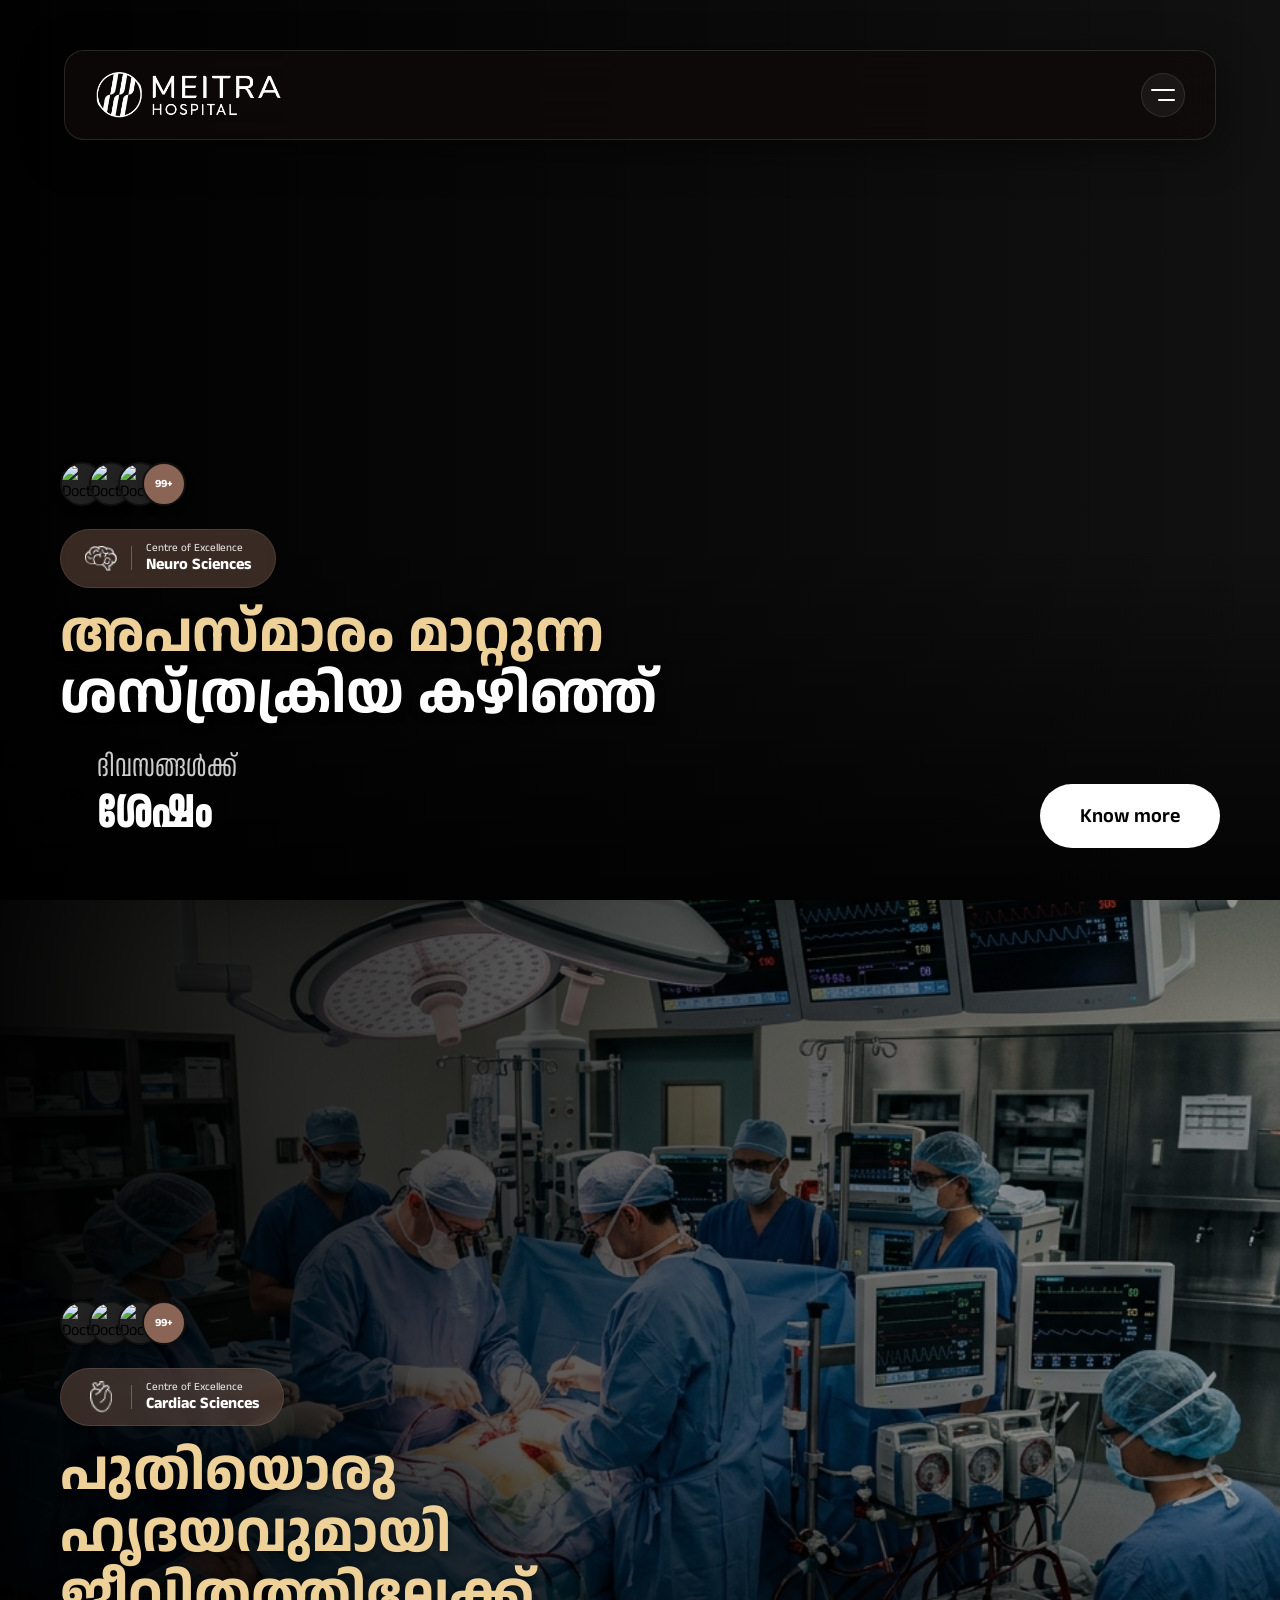
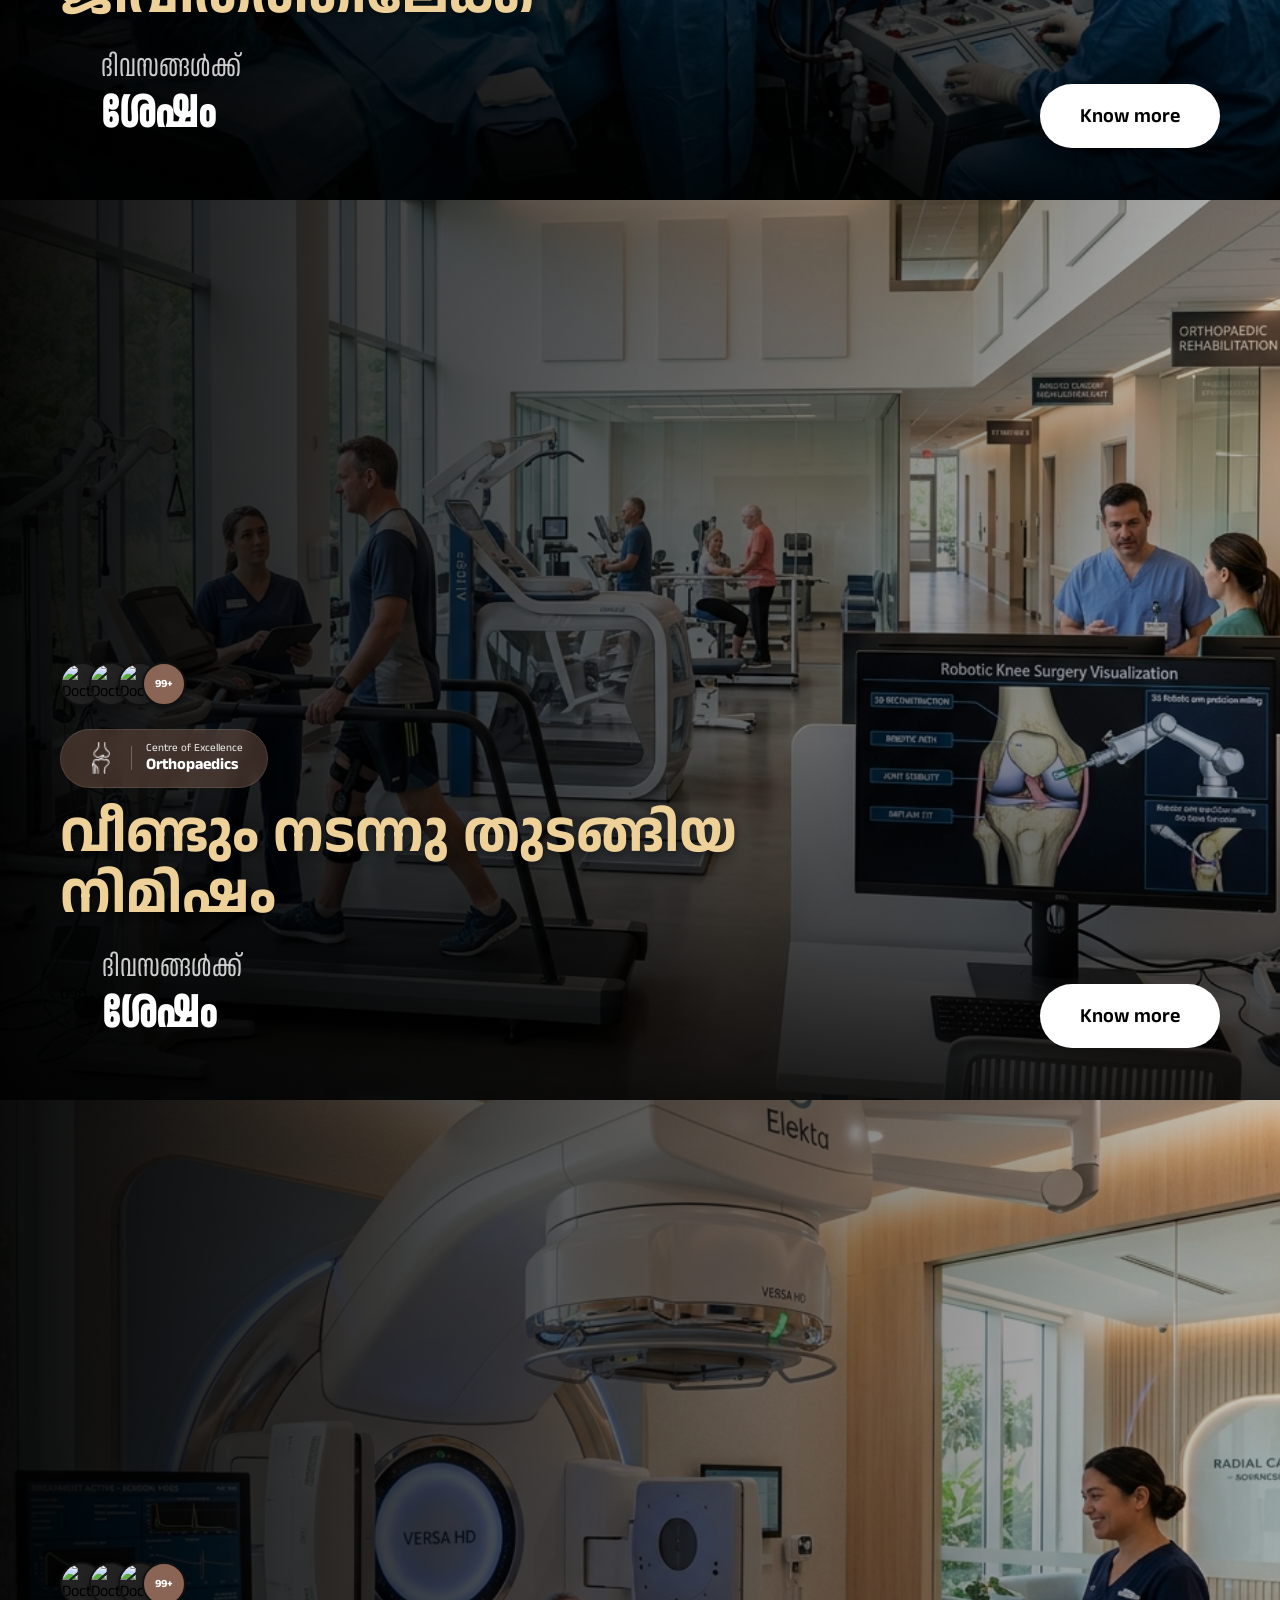
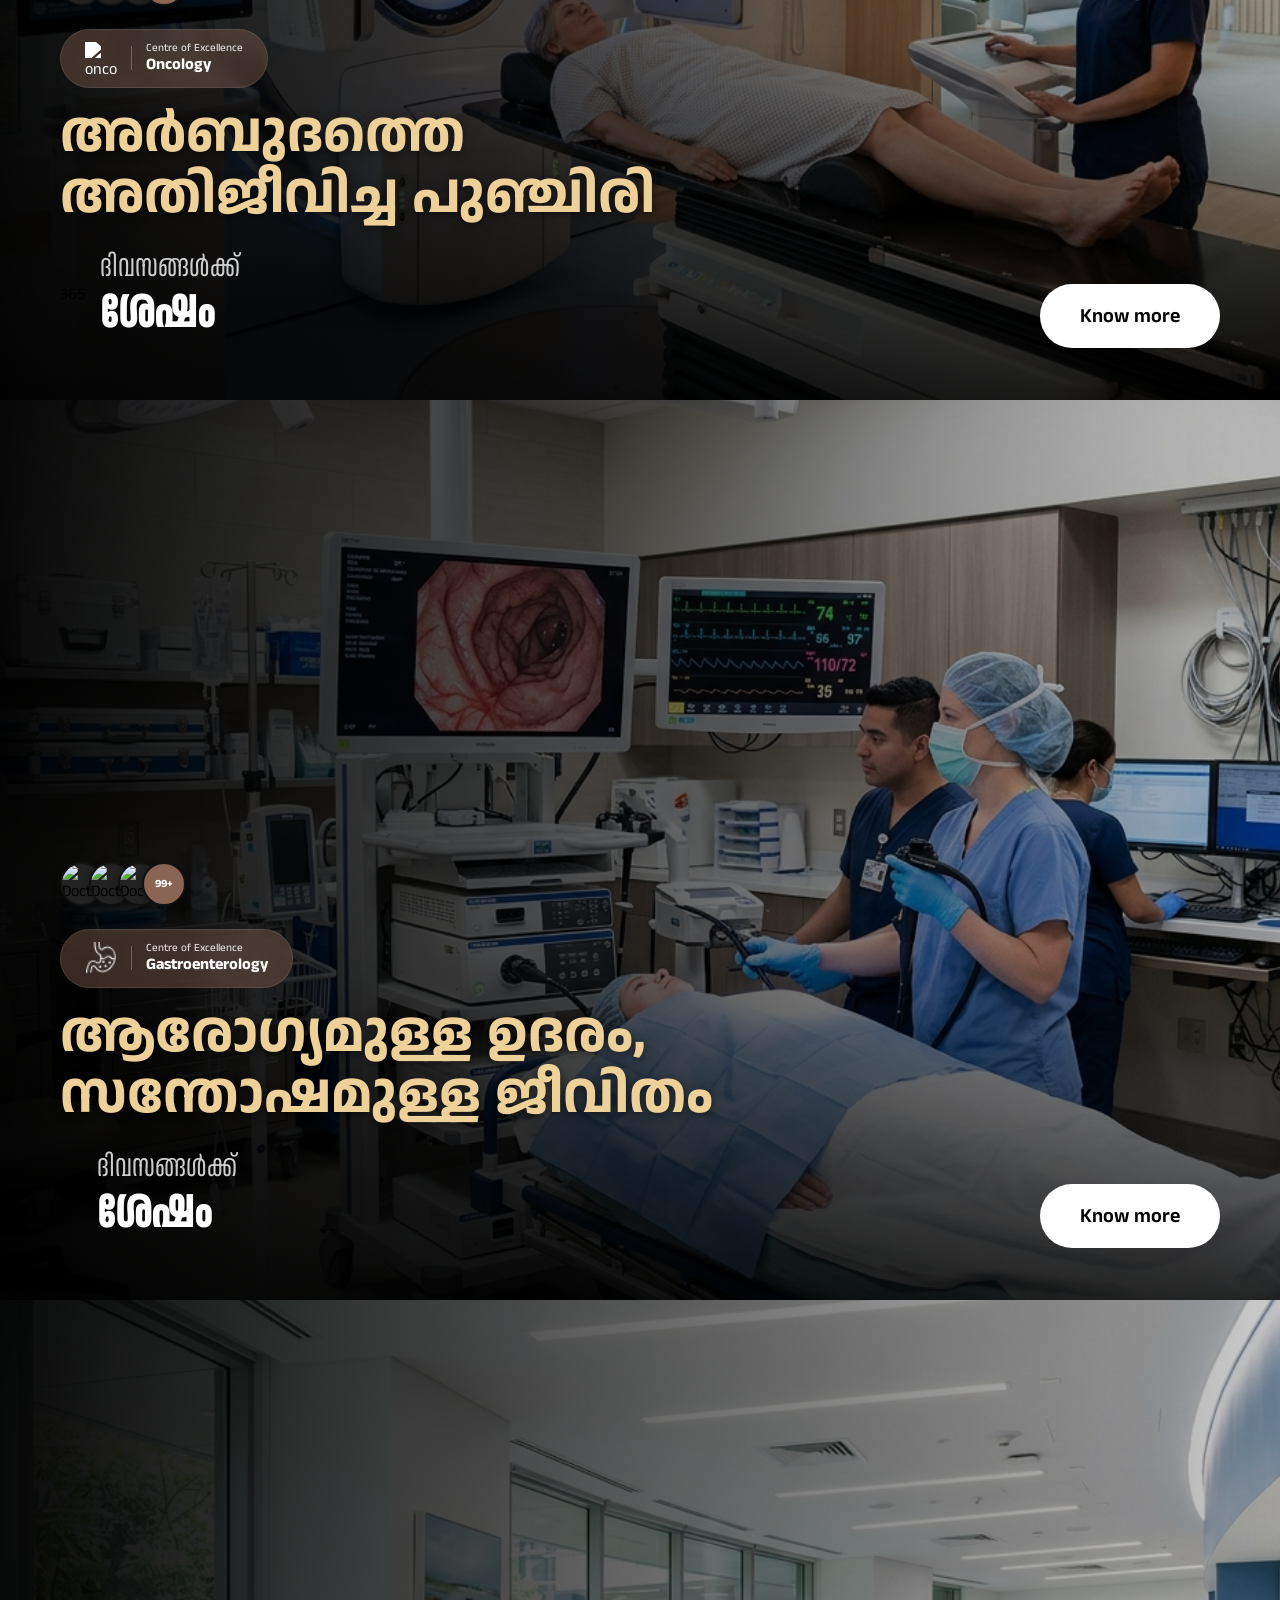
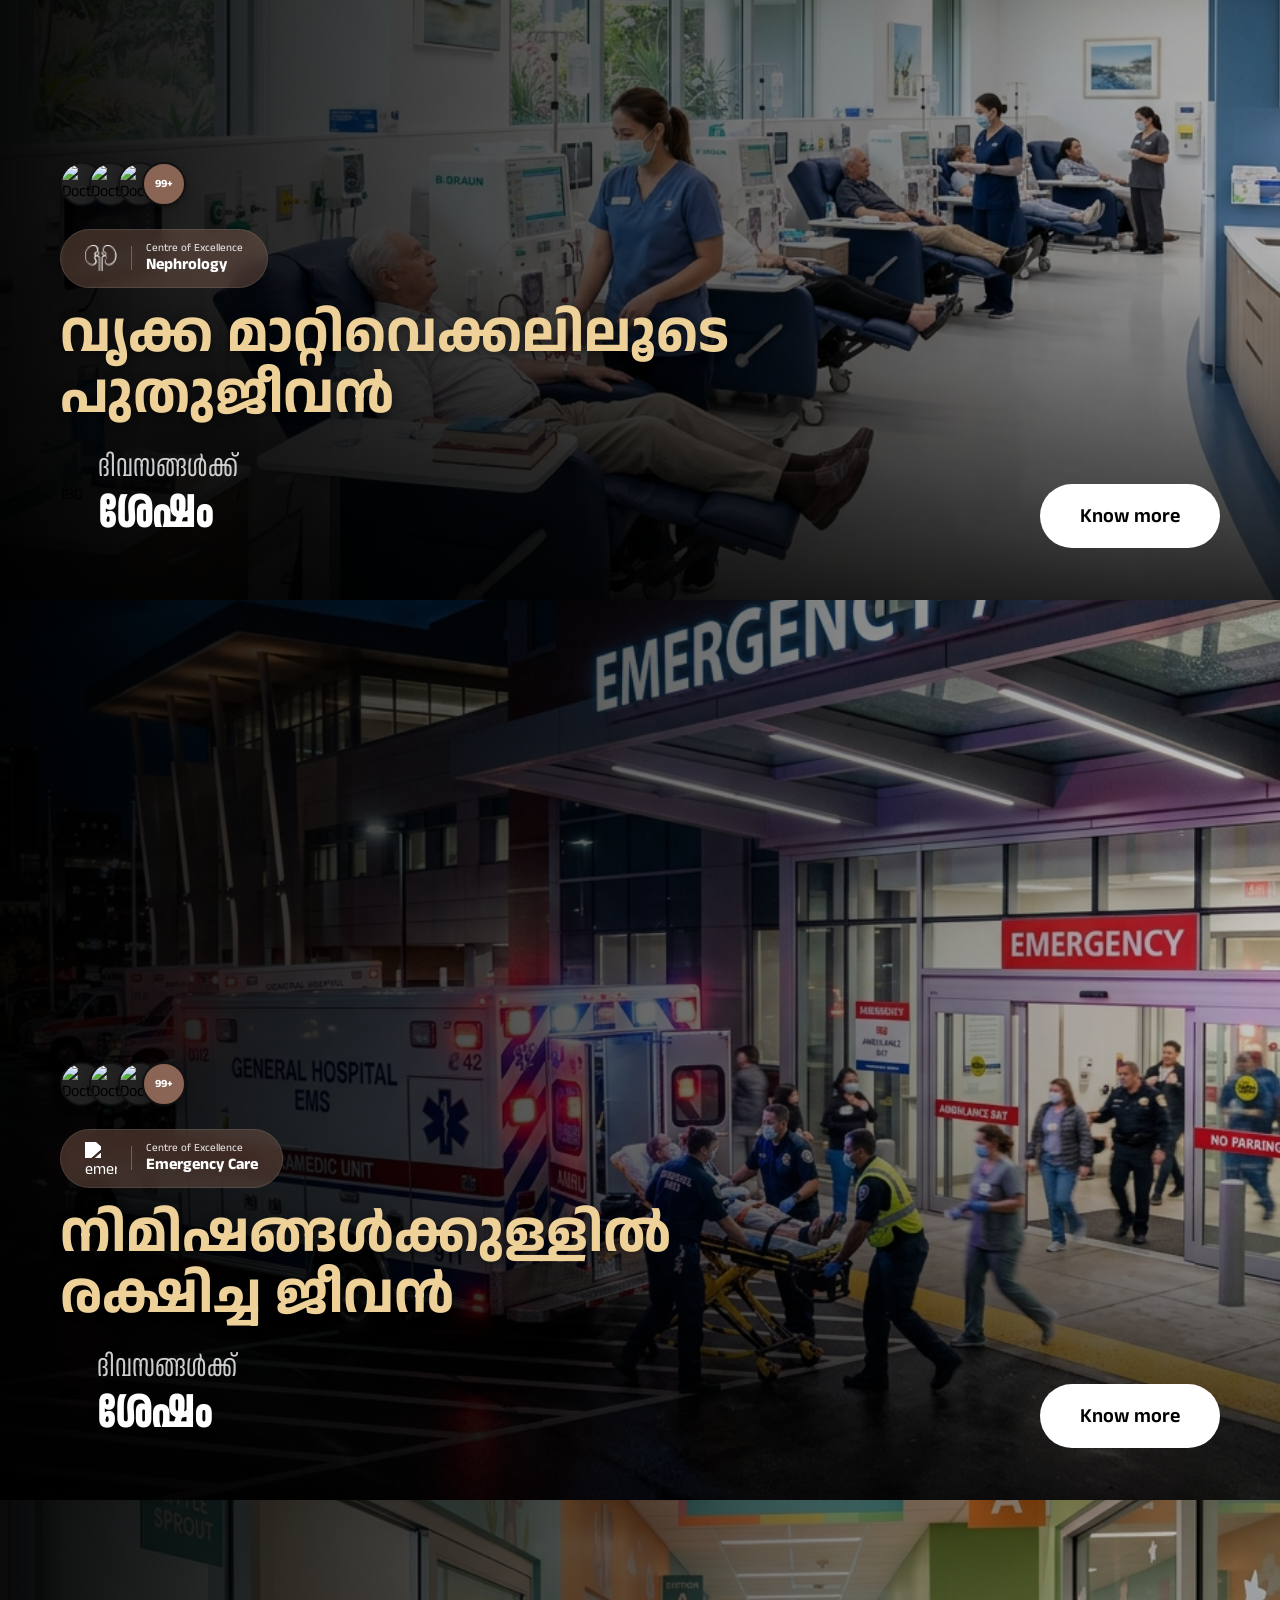
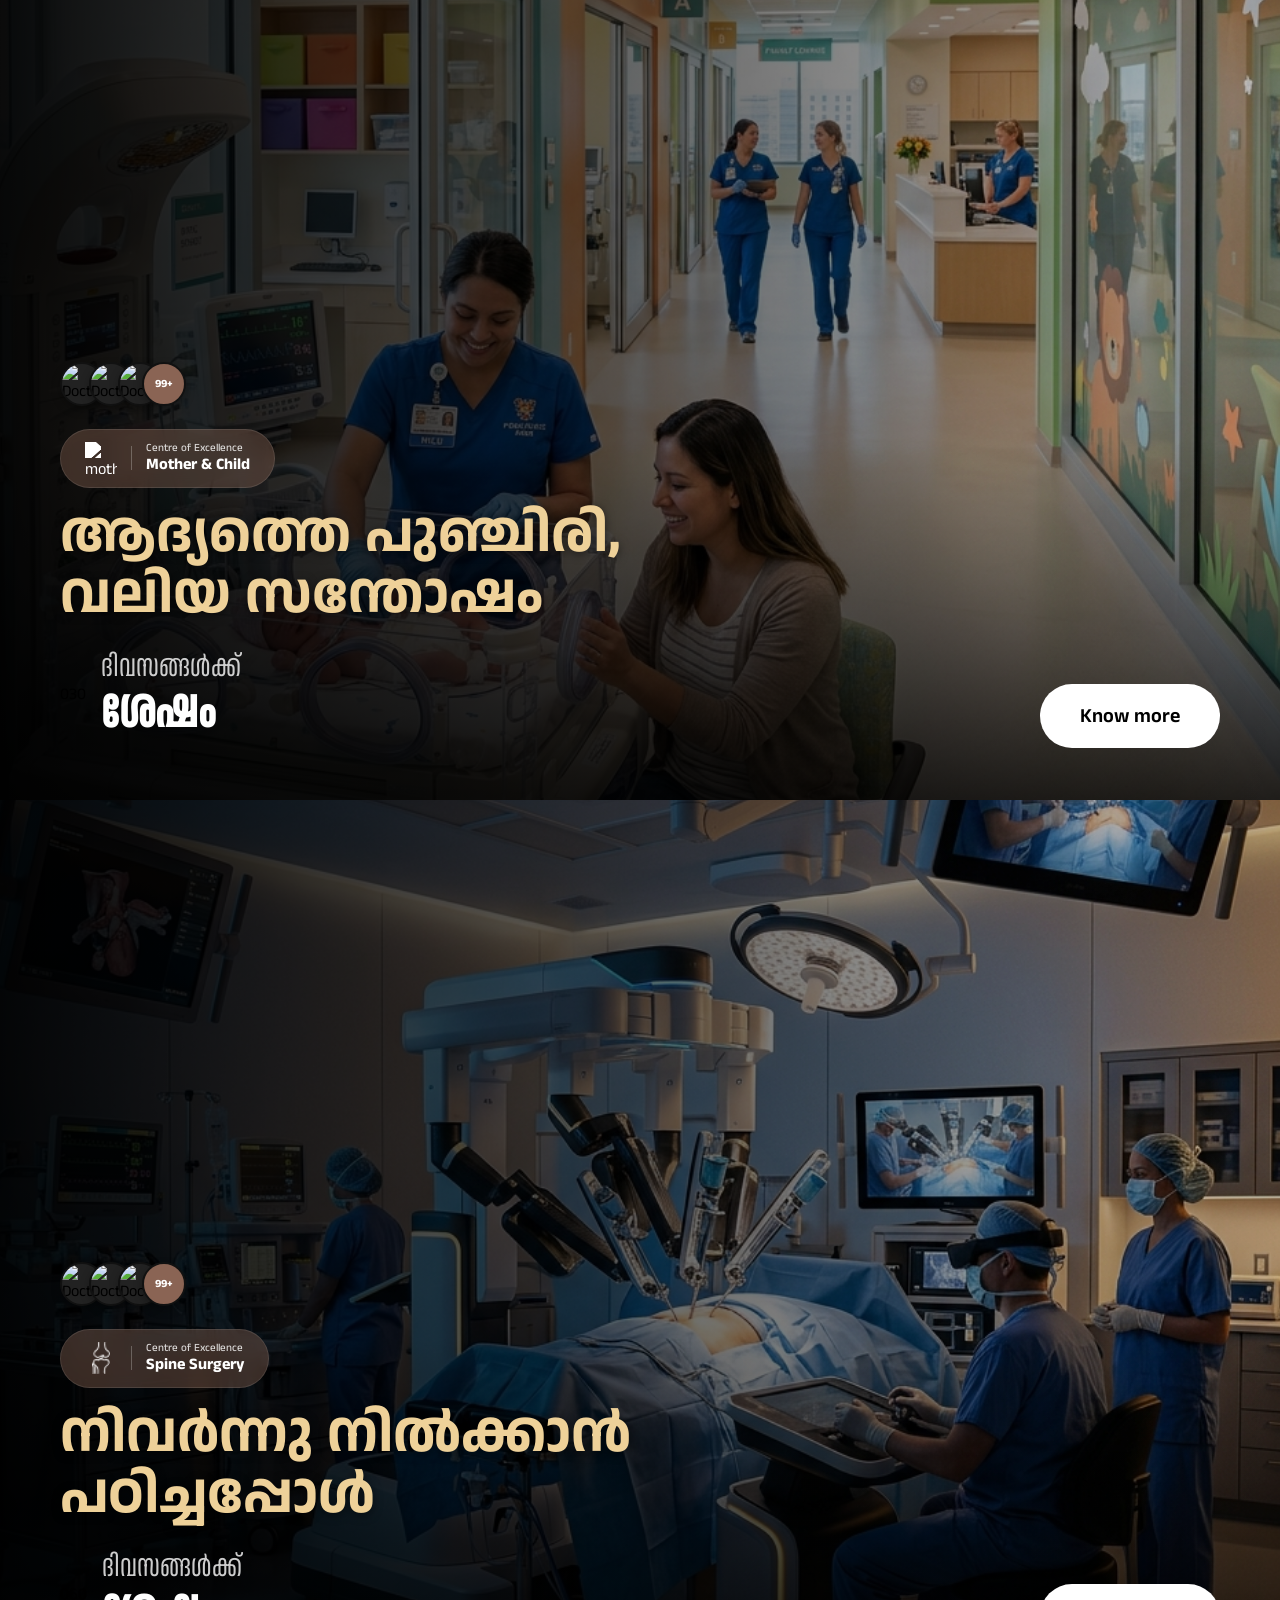
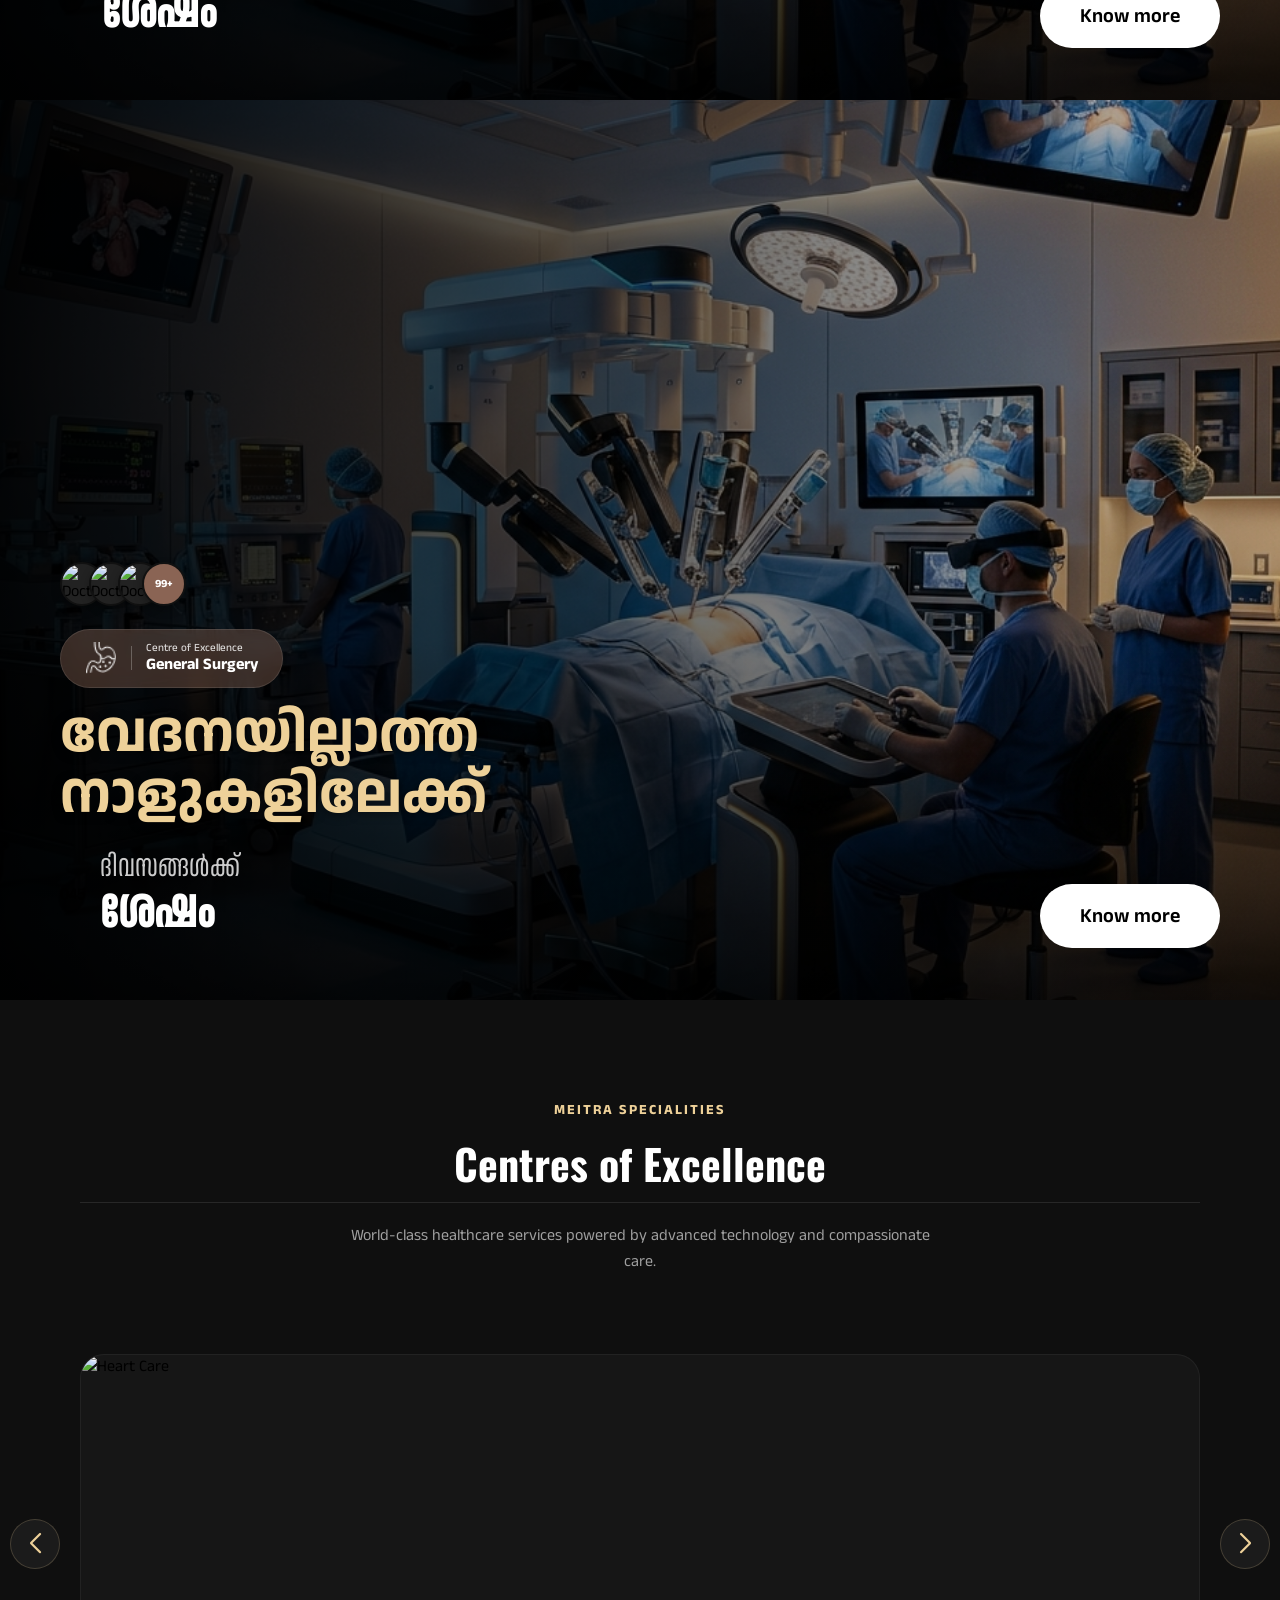
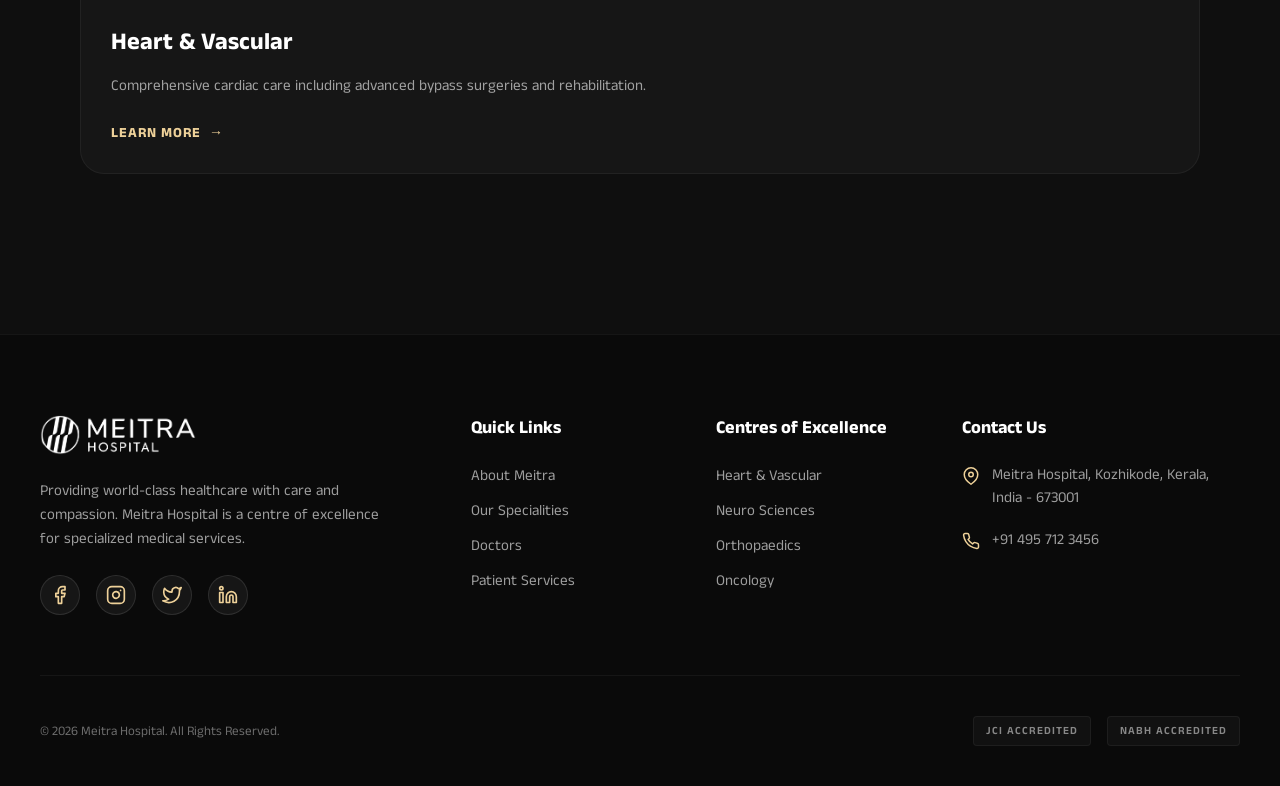
==== commit 1dbfecb3: "updates" ====
--- a/index.html
+++ b/index.html
@@ -709,7 +709,7 @@
 
                 <!-- CTA -->
                 <div class="article-cta-container">
-                    <button class="article-cta-btn">Book an Appointment</button>
+                    <a href="booking.html" class="article-cta-btn" style="text-decoration: none; display: flex; align-items: center; justify-content: center;">Book an Appointment</a>
                 </div>
             </div>
         </div>
--- a/style.css
+++ b/style.css
@@ -1,3 +1,17 @@
+@font-face {
+    font-family: 'AnekMalayalamCondensed';
+    src: url('assets/font/AnekMalayalam_Condensed-Regular.ttf') format('truetype');
+    font-weight: normal;
+    font-style: normal;
+}
+
+@font-face {
+    font-family: 'AnekMalayalamCondensedMedium';
+    src: url('assets/font/AnekMalayalam_Condensed-Medium.ttf') format('truetype');
+    font-weight: normal;
+    font-style: normal;
+}
+
 :root {
     --brand-brown: #8a6454;
     --brand-brown-dark: #4a342b;
@@ -382,6 +396,7 @@
 }
 
 .stat-small {
+    font-family: 'AnekMalayalamCondensed', sans-serif;
     font-size: 14px;
     font-weight: 500;
     opacity: 0.8;
@@ -389,6 +404,7 @@
 }
 
 .stat-large {
+    font-family: 'AnekMalayalamCondensedMedium', sans-serif;
     font-size: 20px;
     font-weight: 600;
     color: white;
@@ -1556,11 +1572,11 @@
     }
 
     .stat-small {
-        font-size: 18px;
+        font-size: 22px;
     }
 
     .stat-large {
-        font-size: 30px;
+        font-size: 36px;
     }
 
     .know-more-btn {
@@ -1662,7 +1678,7 @@
     }
 
     .main-heading {
-        font-size: 34px;
+        font-size: 38px;
         /* margin-bottom: 5px; */
         max-width: 100%;
     }
@@ -1681,11 +1697,11 @@
     }
 
     .stat-small {
-        font-size: 18px;
+        font-size: 22px;
     }
 
     .stat-large {
-        font-size: 30px;
+        font-size: 36px;
     }
 
     .bottom-right {
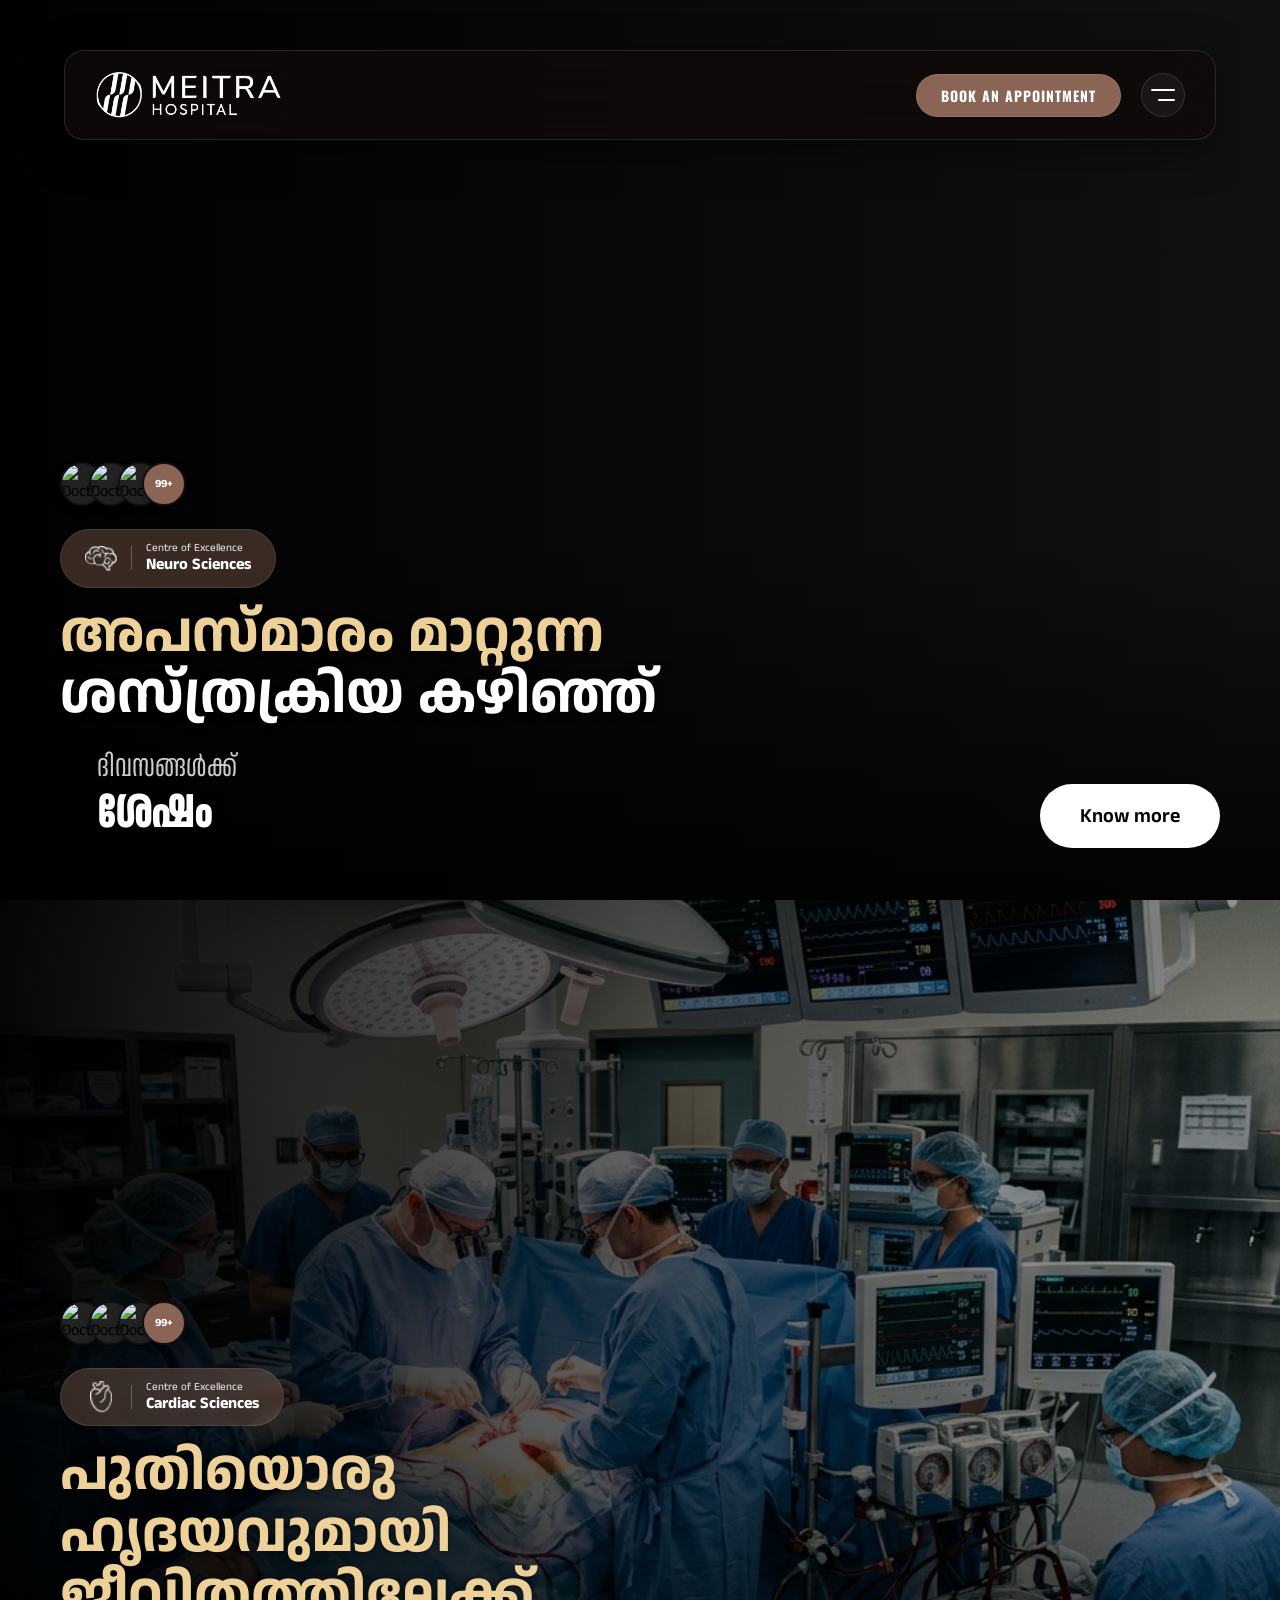
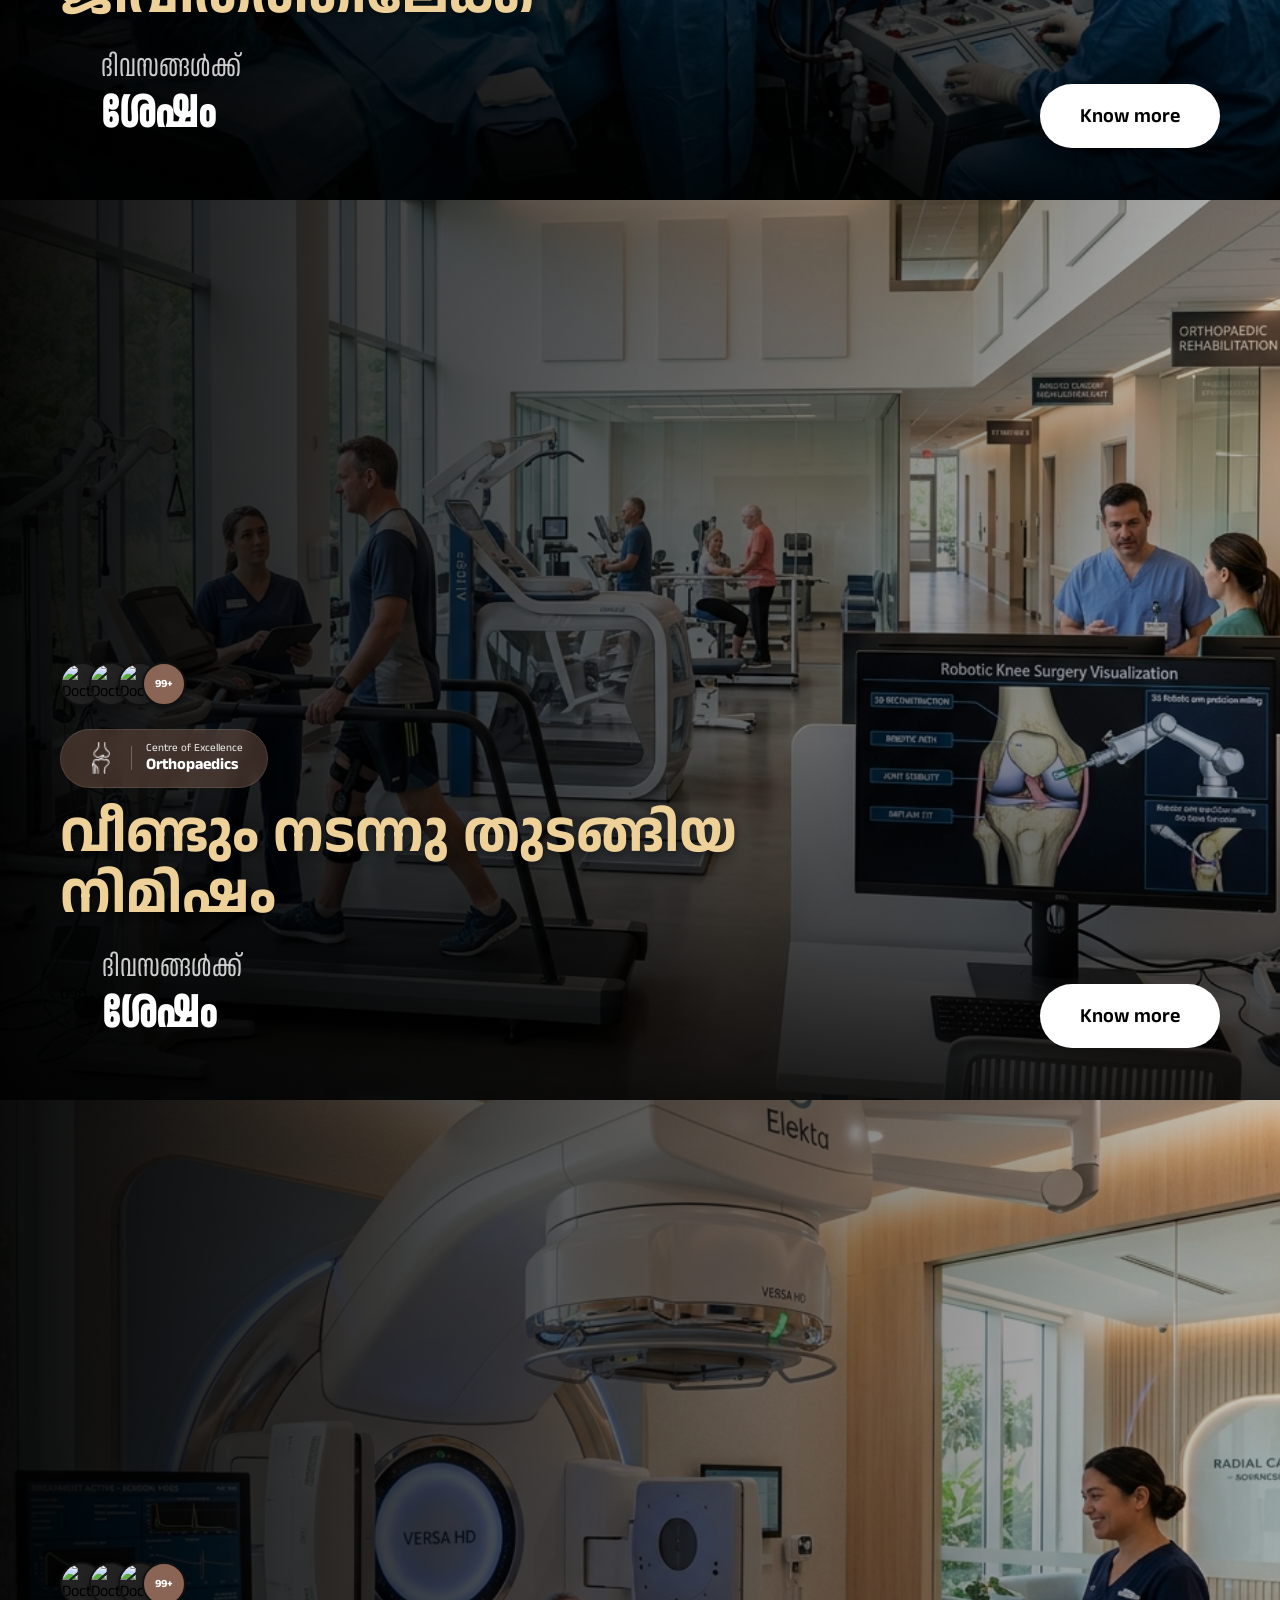
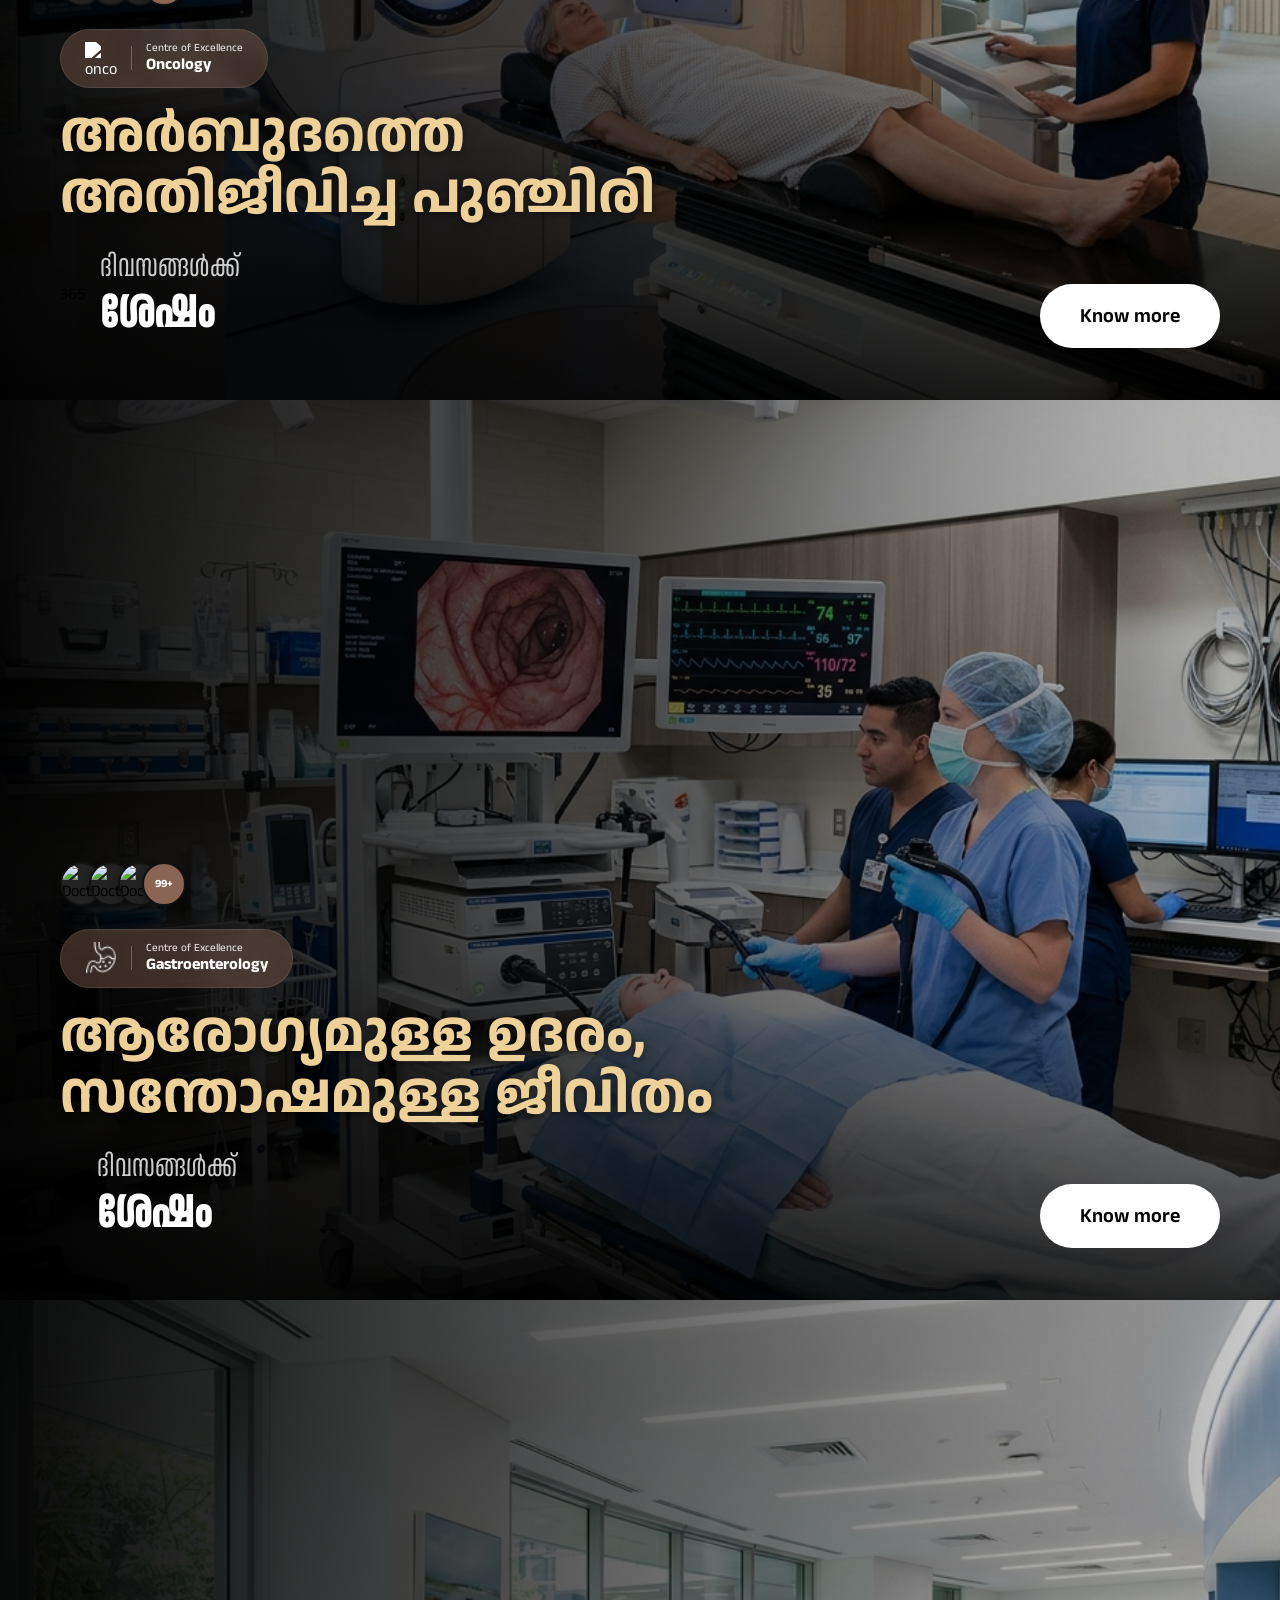
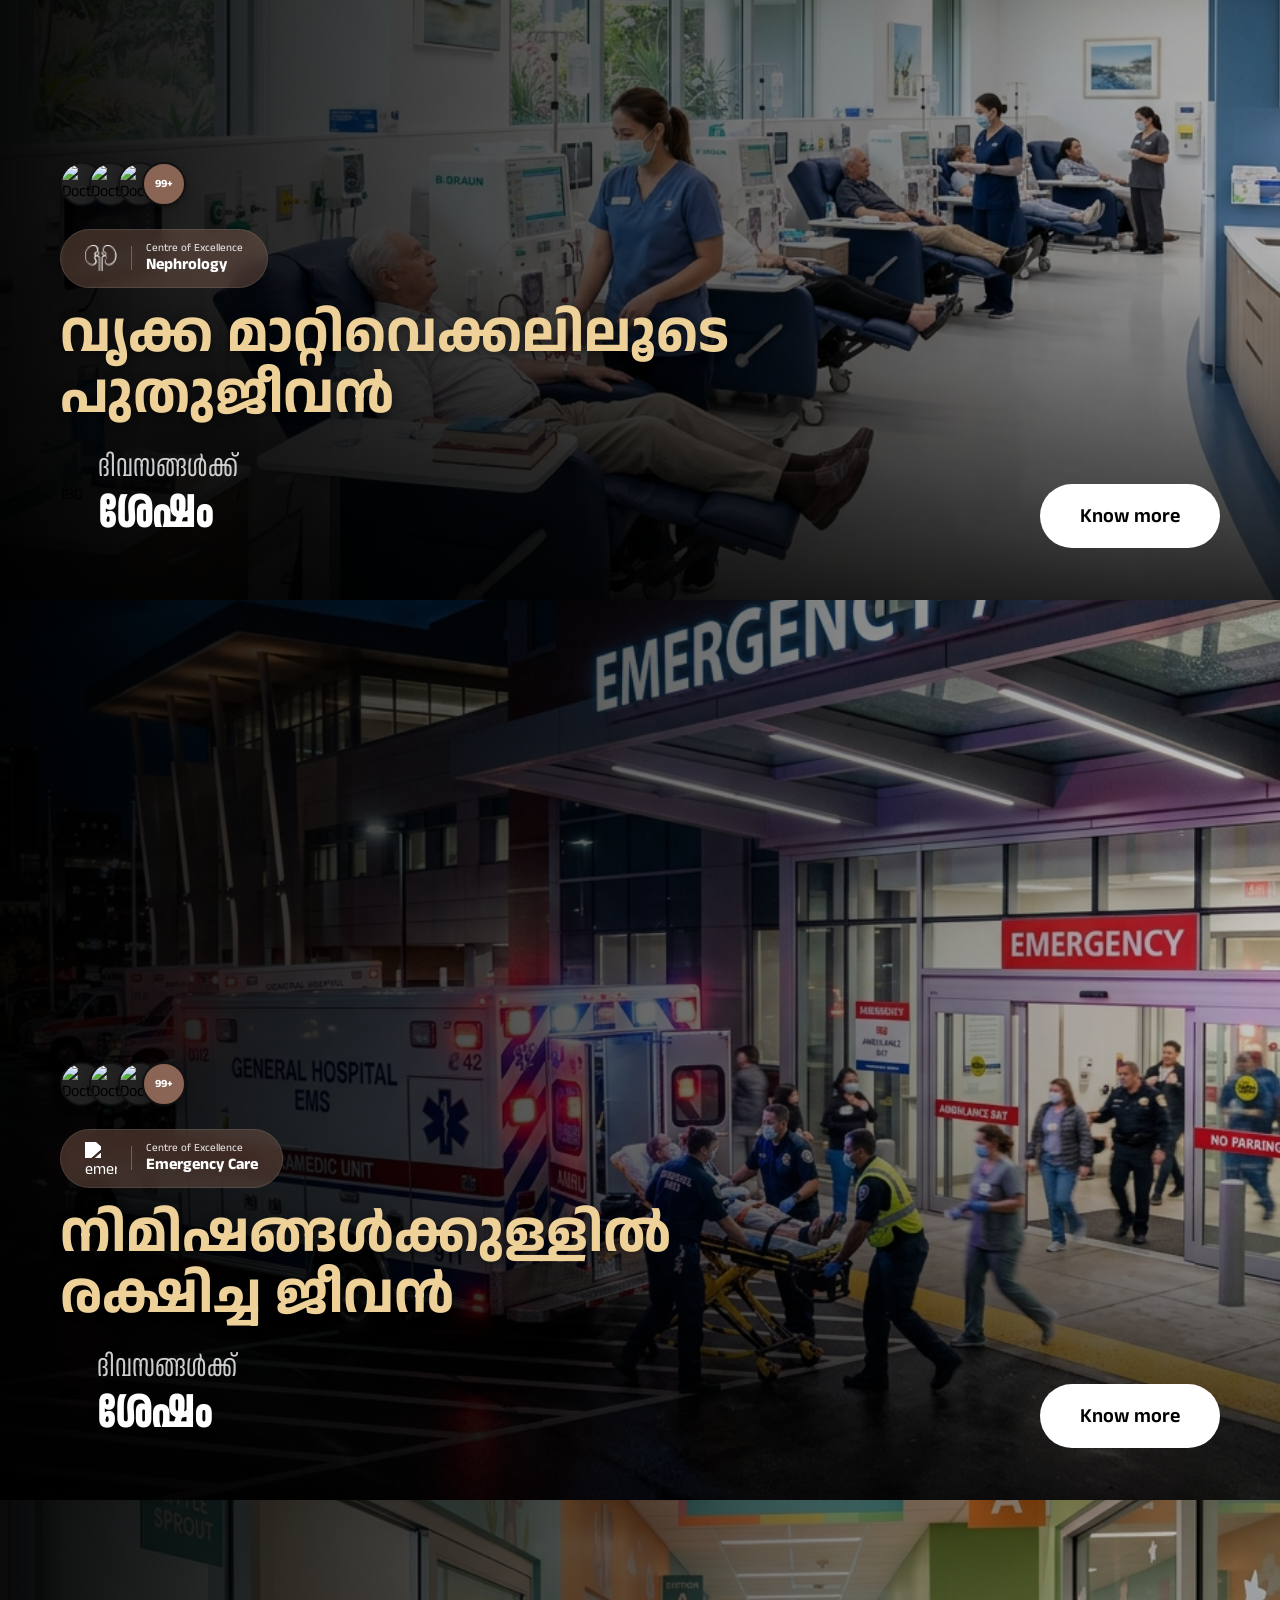
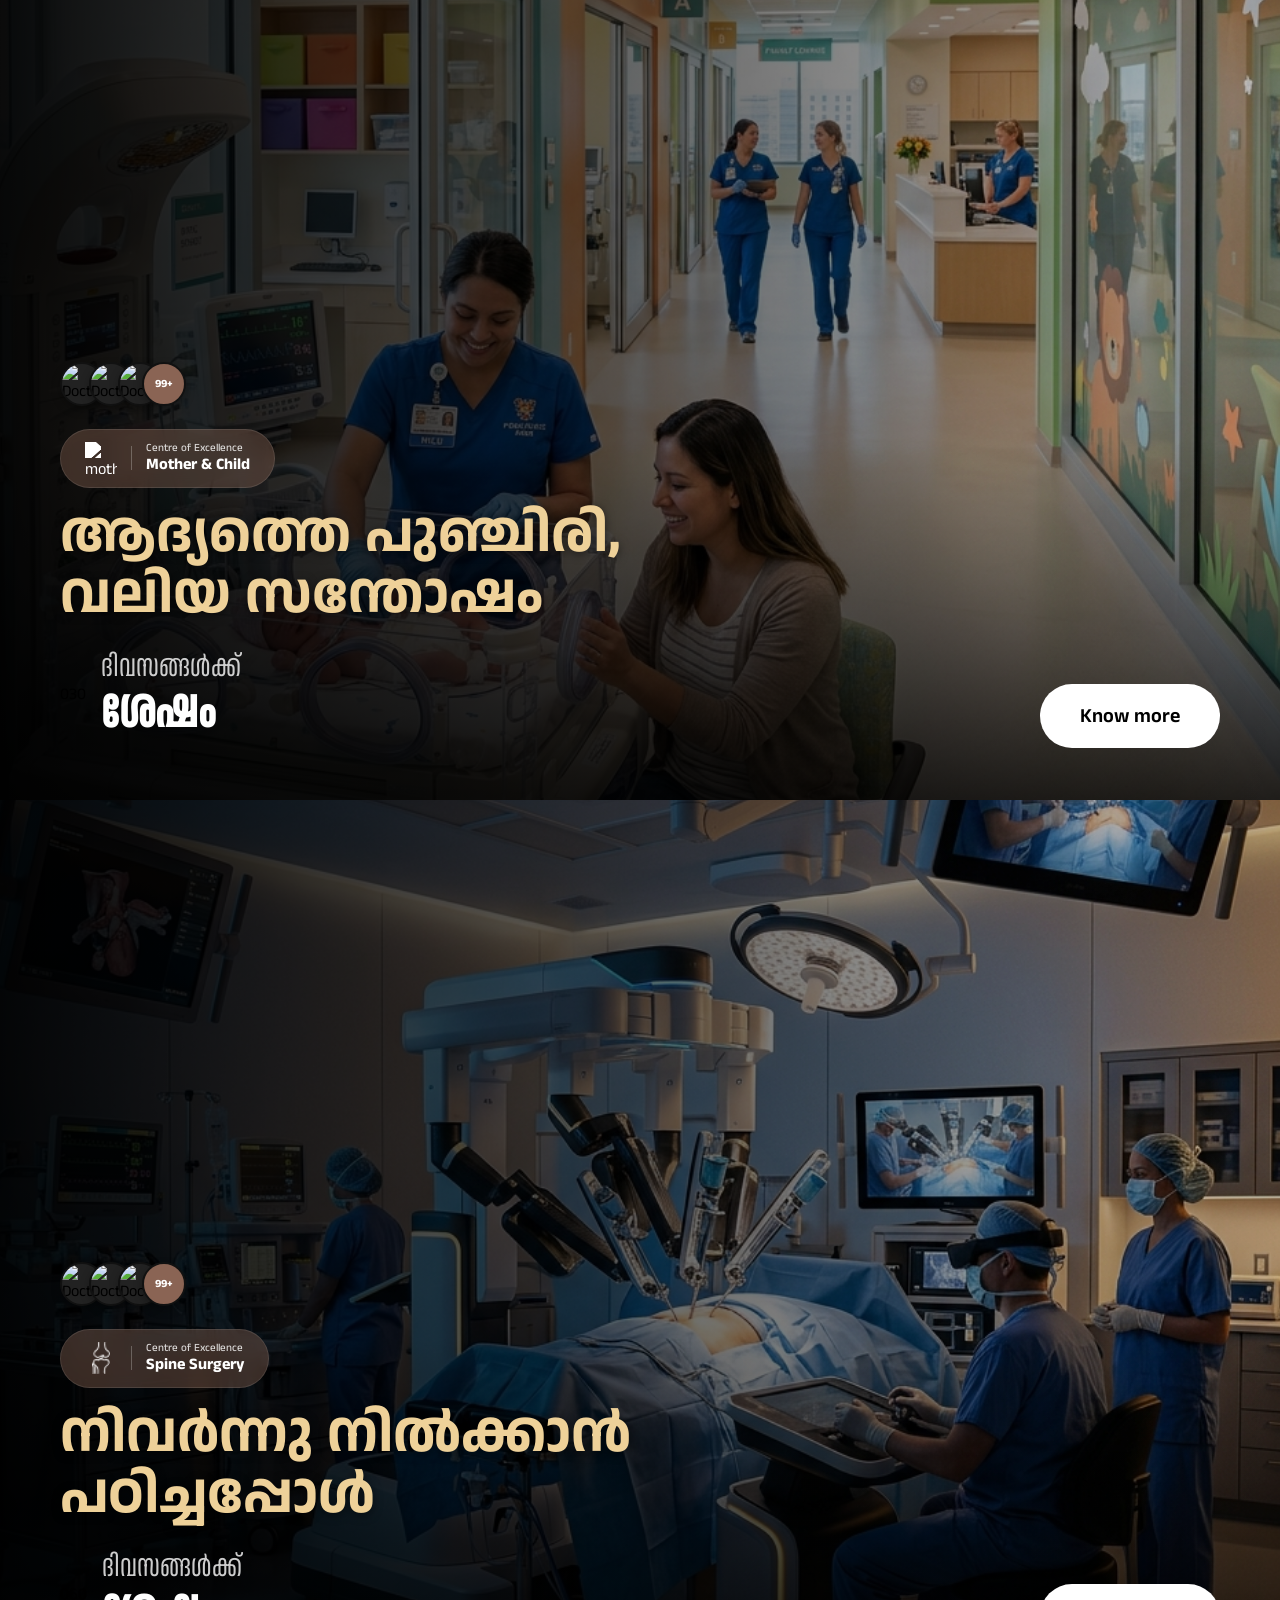
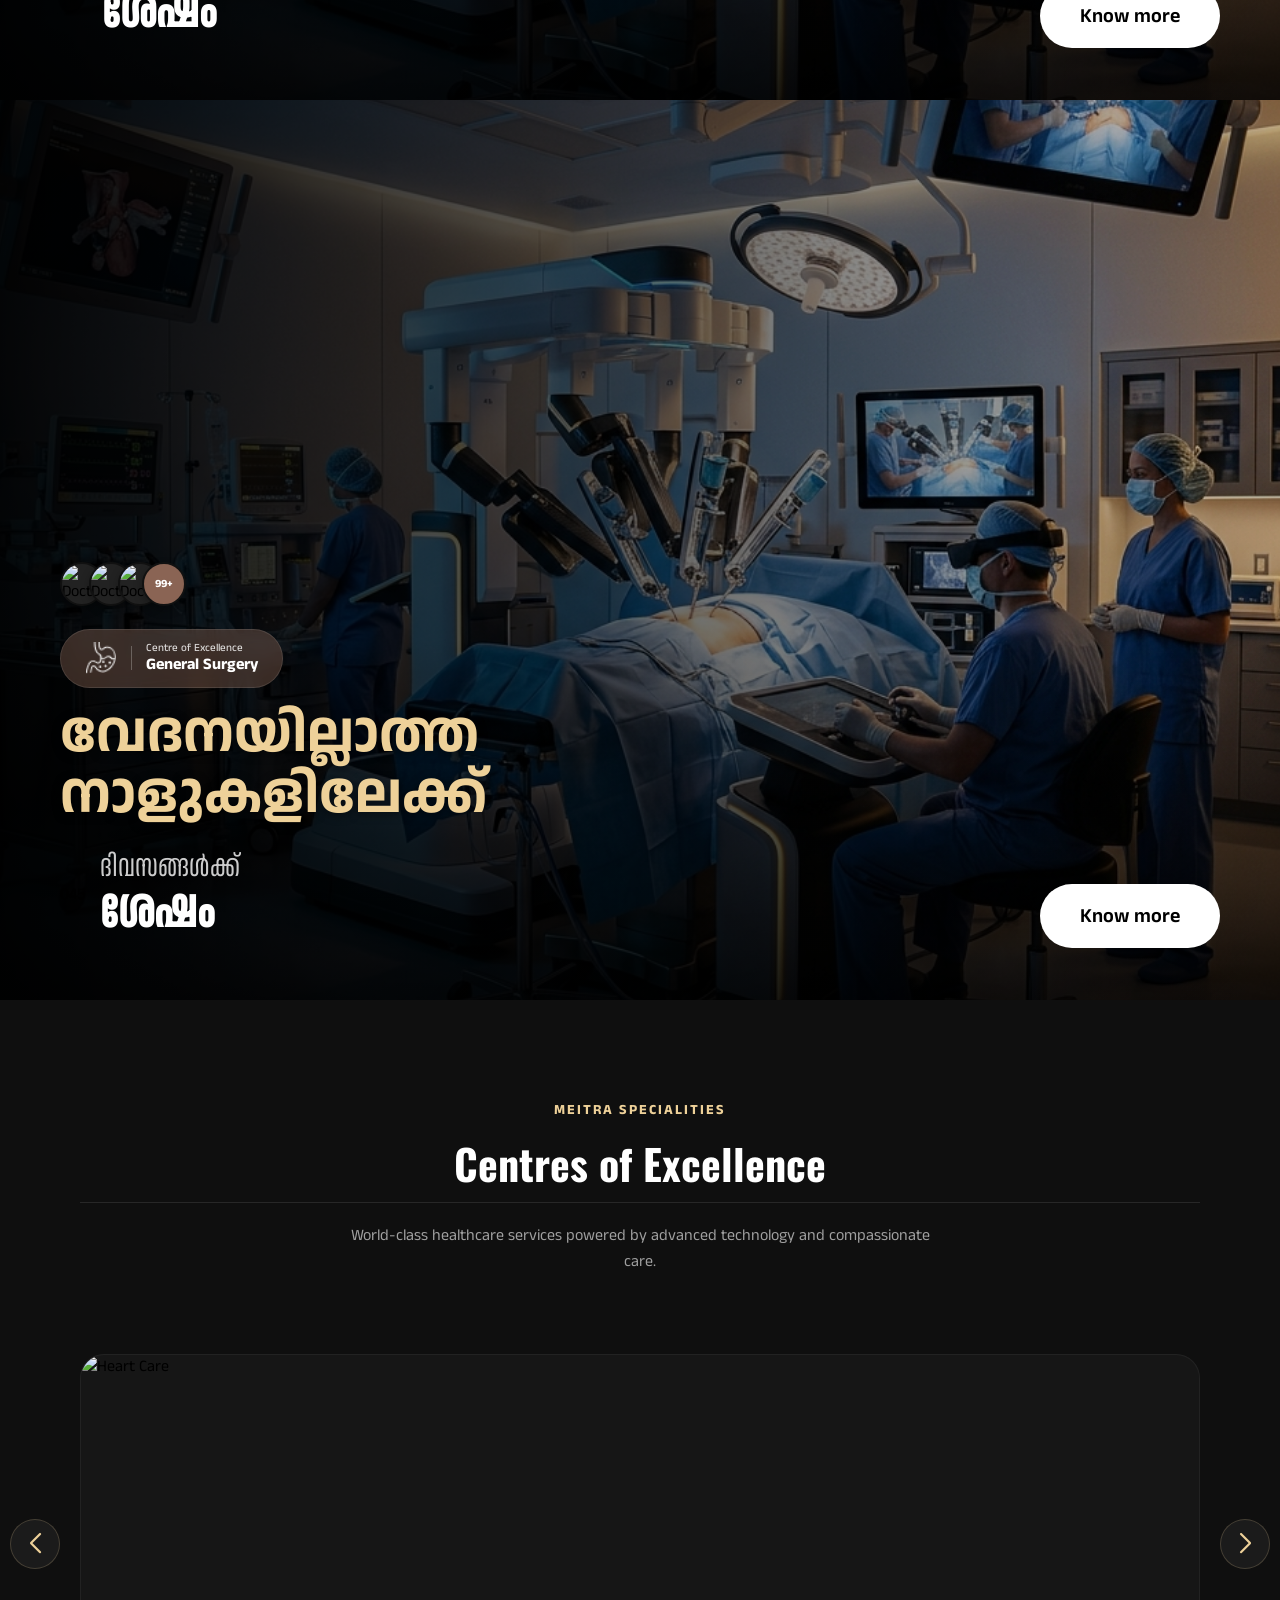
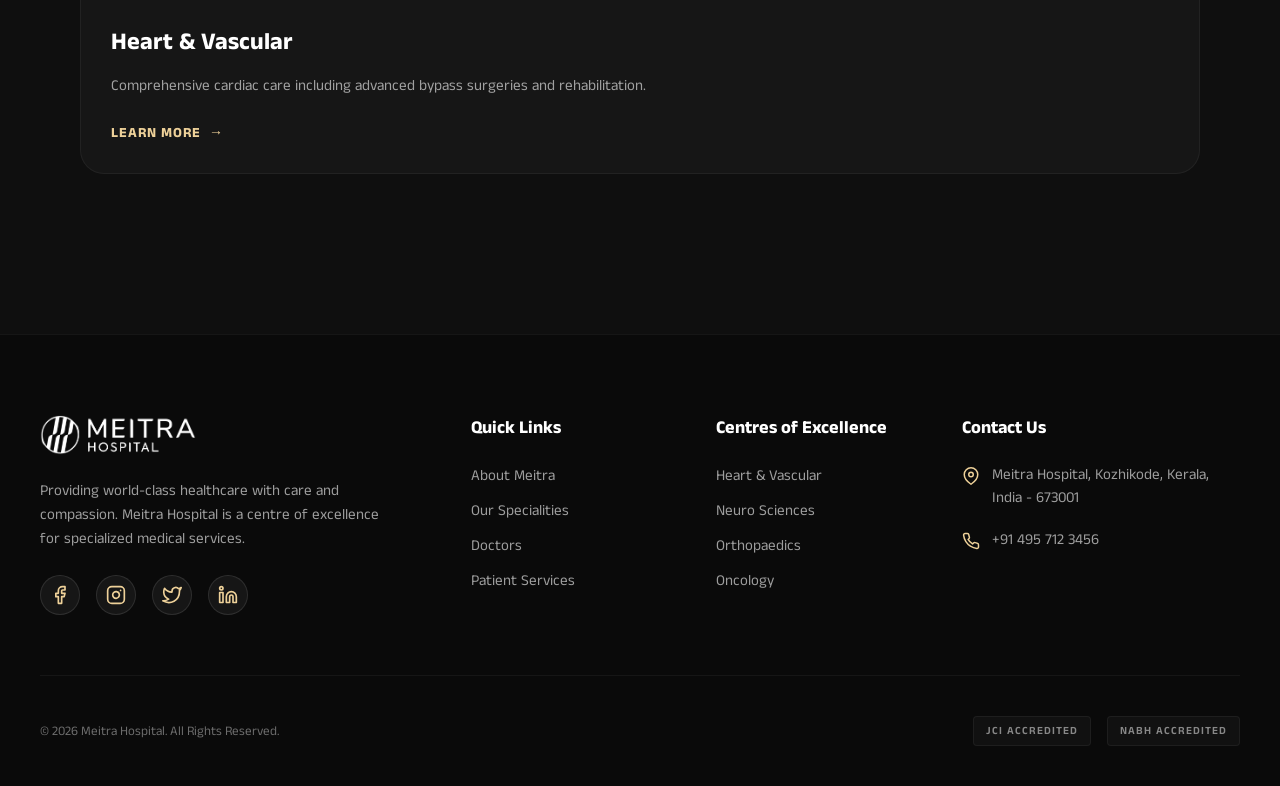
==== commit 40f5b594: "updates" ====
--- a/index.html
+++ b/index.html
@@ -32,6 +32,10 @@
                     <img src="assets/logo.png" alt="Meitra Logo" class="main-logo-img">
 
                 </a>
+            </div>
+
+            <div class="nav-links-desktop">
+                <a href="booking.html" class="nav-appointment-btn">Book an Appointment</a>
             </div>
 
             <button class="menu-btn" id="menu-toggle">
--- a/style.css
+++ b/style.css
@@ -1019,6 +1019,40 @@
     transform: translateY(-5px) rotate(-45deg);
 }
 
+/* --- Desktop Nav Links --- */
+.nav-links-desktop {
+    display: none;
+    margin-left: auto;
+    margin-right: 20px;
+}
+
+.nav-appointment-btn {
+    background: var(--brand-brown);
+    color: white;
+    padding: 10px 24px;
+    border-radius: 30px;
+    text-decoration: none;
+    font-size: 14px;
+    font-weight: 700;
+    text-transform: uppercase;
+    letter-spacing: 1px;
+    transition: all 0.3s ease;
+    font-family: 'Oswald', sans-serif;
+    border: 1px solid rgba(255, 255, 255, 0.1);
+}
+
+.nav-appointment-btn:hover {
+    background: var(--brand-brown-dark);
+    transform: translateY(-2px);
+    box-shadow: 0 5px 15px rgba(0, 0, 0, 0.3);
+}
+
+@media (min-width: 1025px) {
+    .nav-links-desktop {
+        display: flex;
+    }
+}
+
 @media (max-width: 768px) {
     .nav-links-desktop {
         display: none;
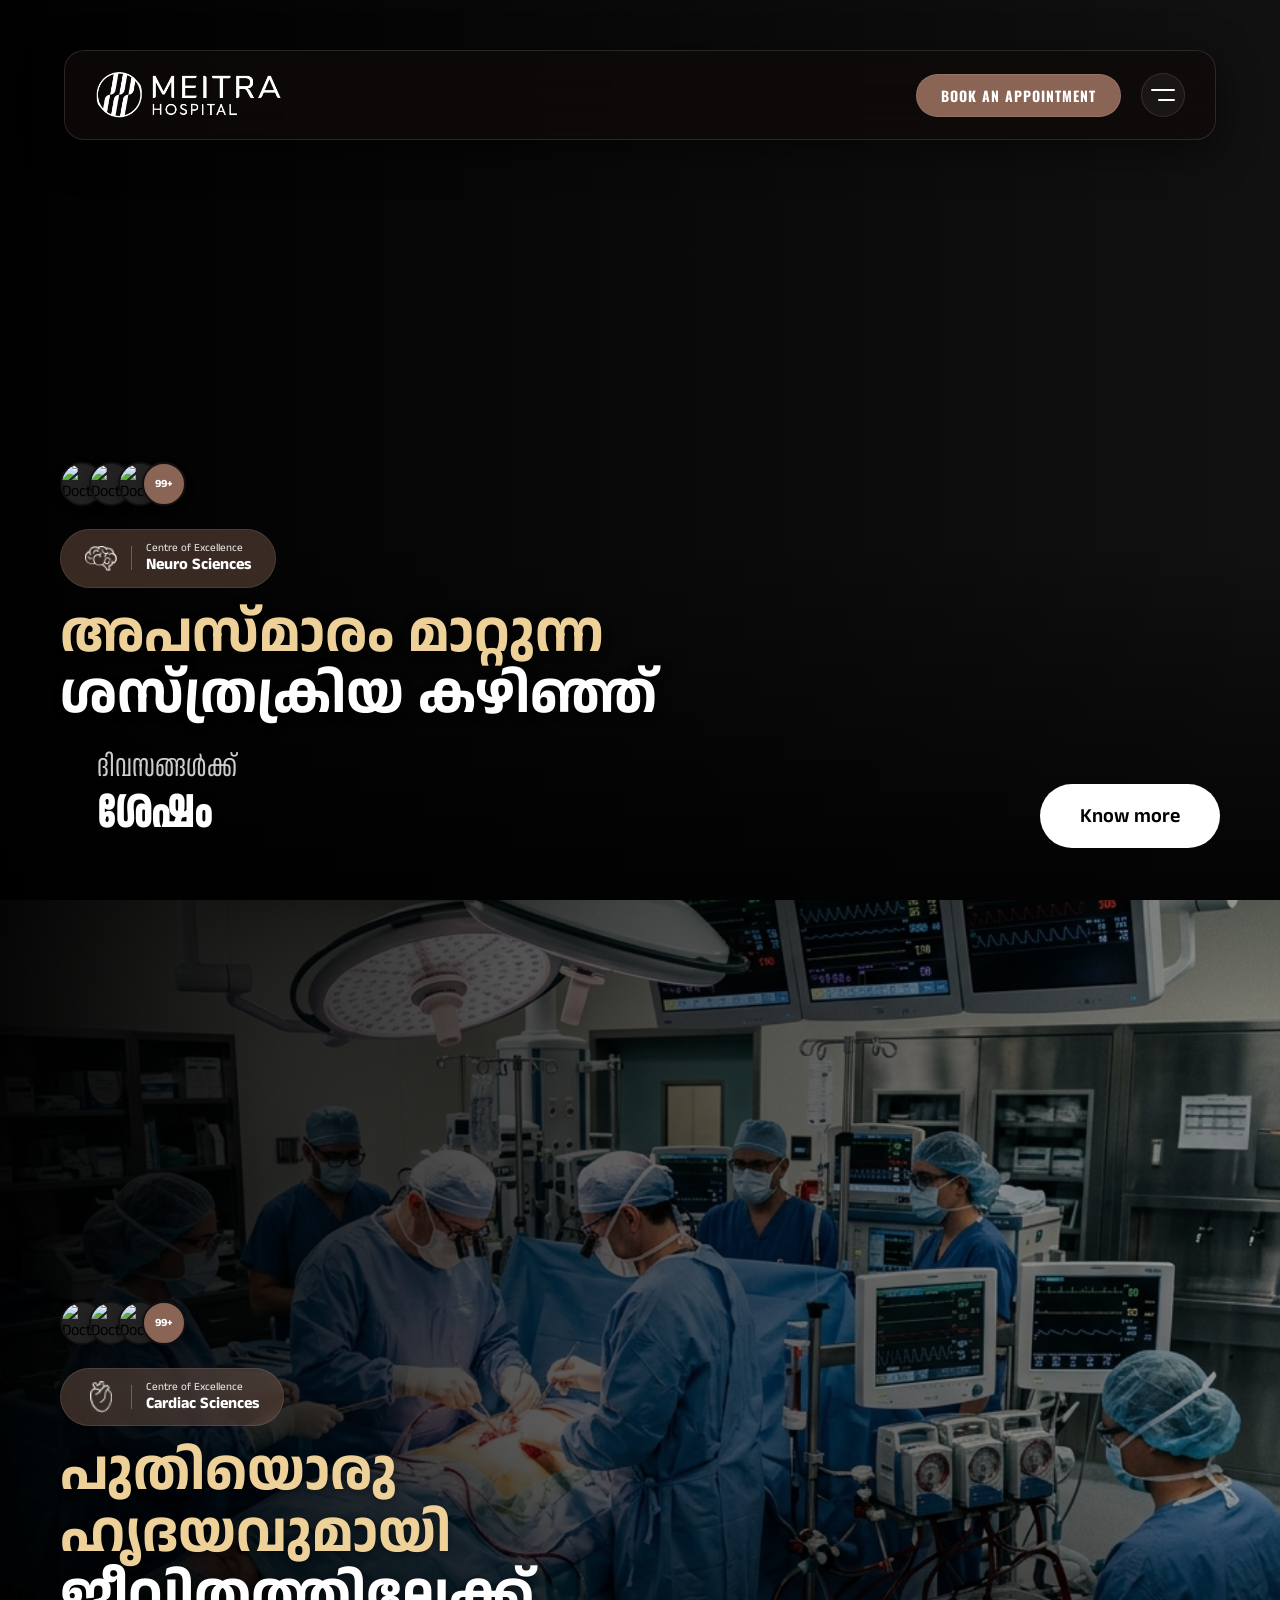
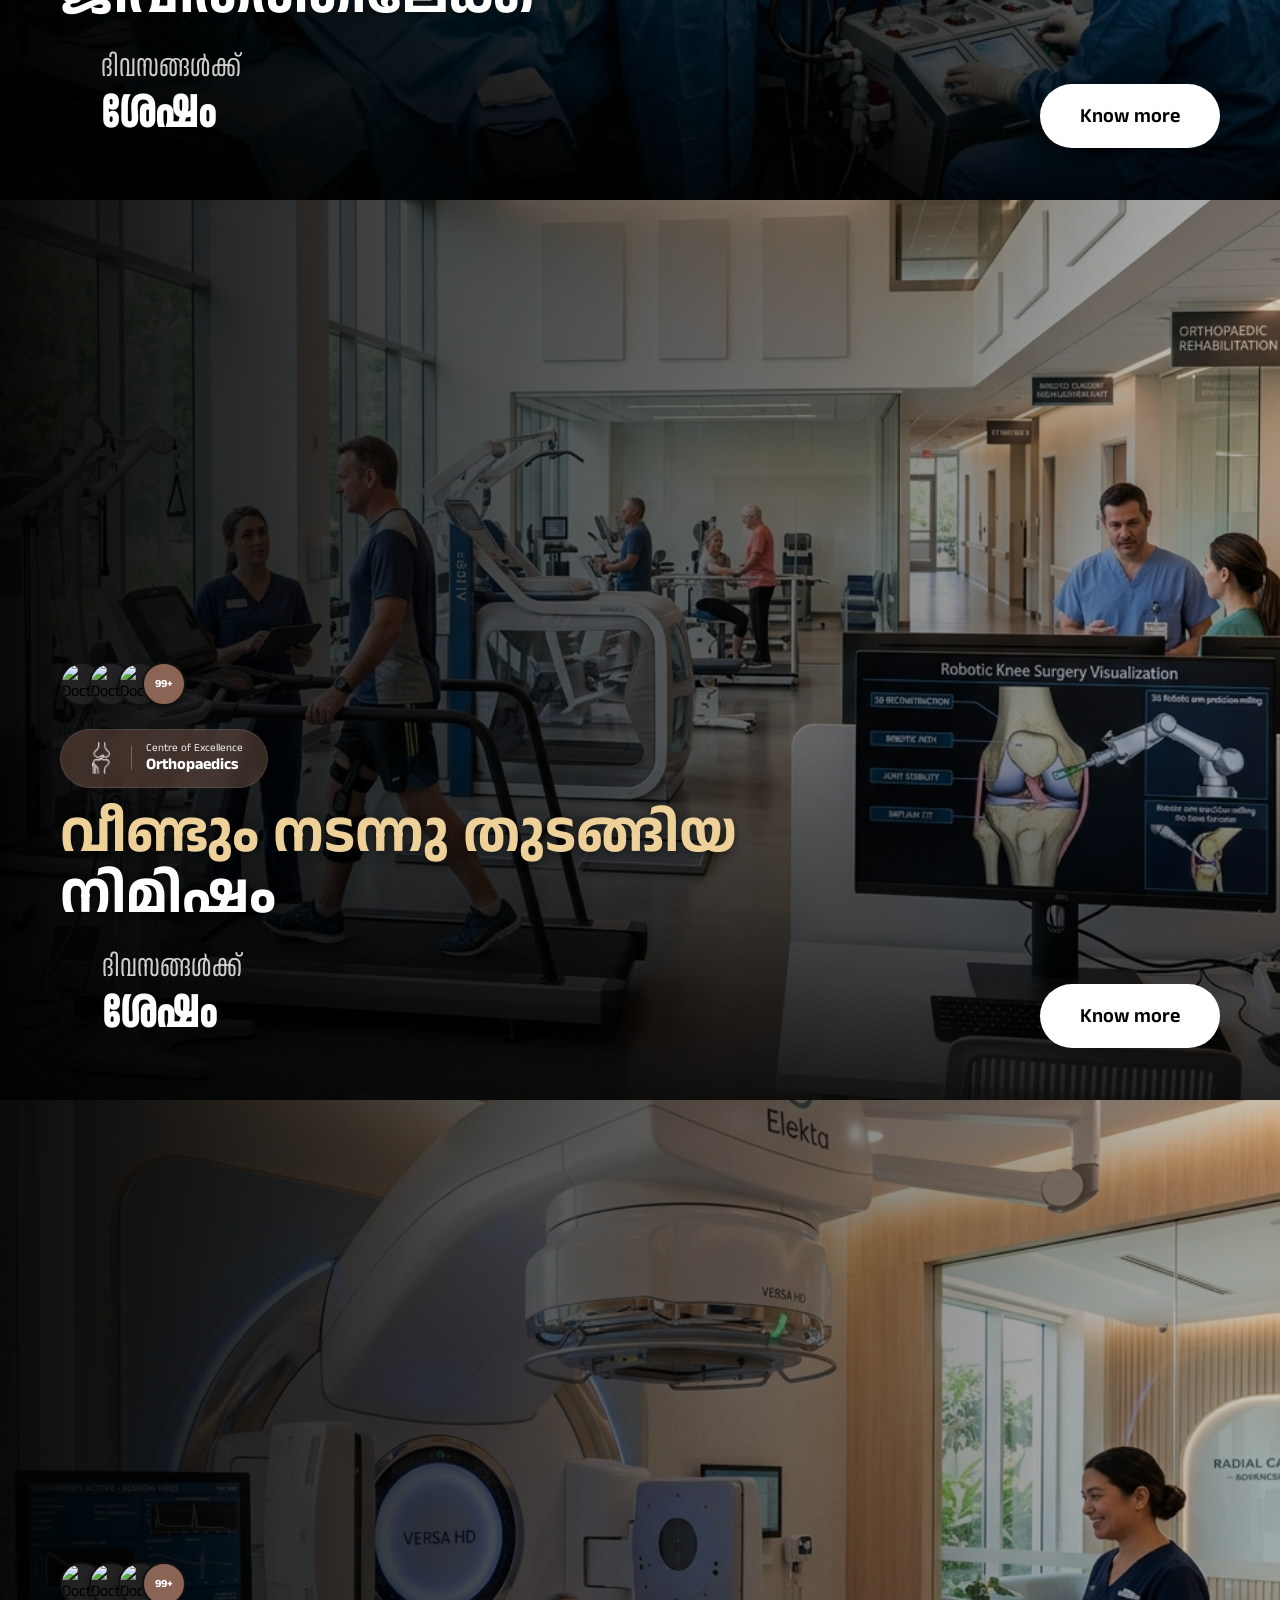
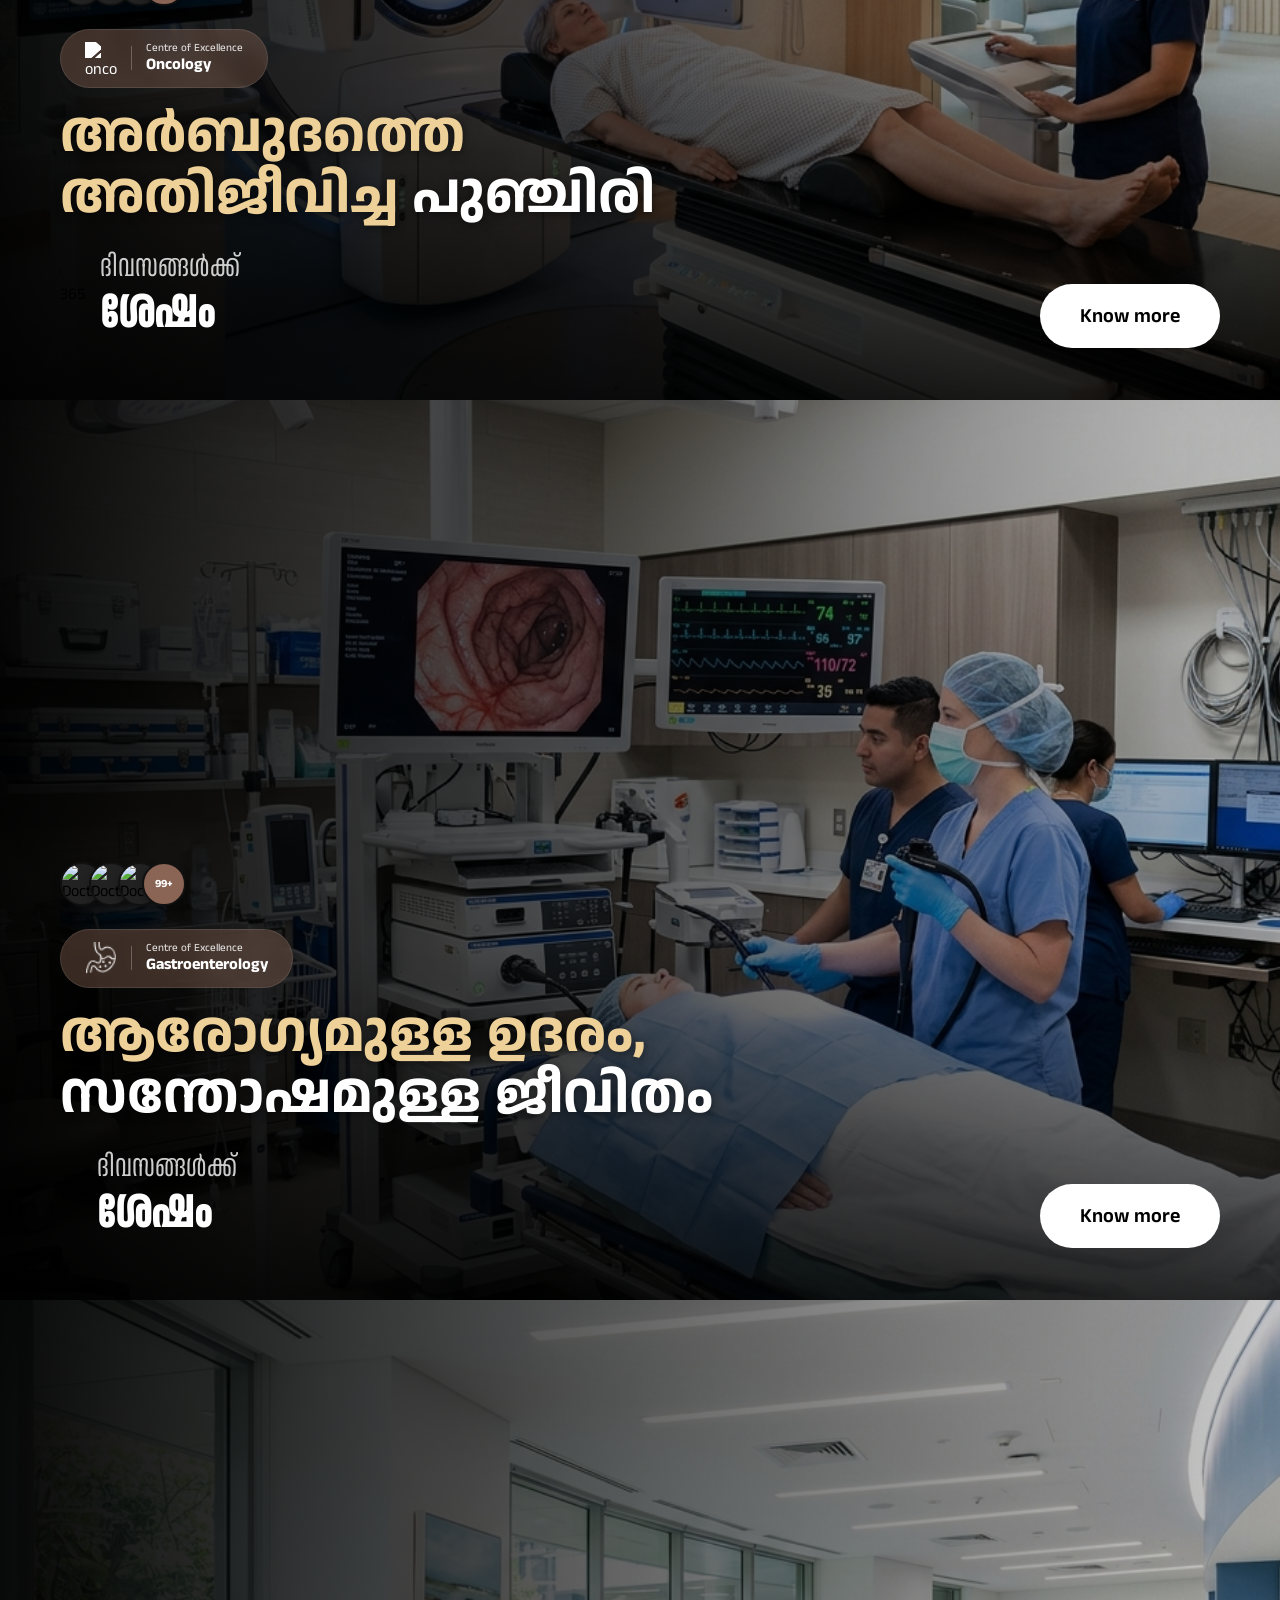
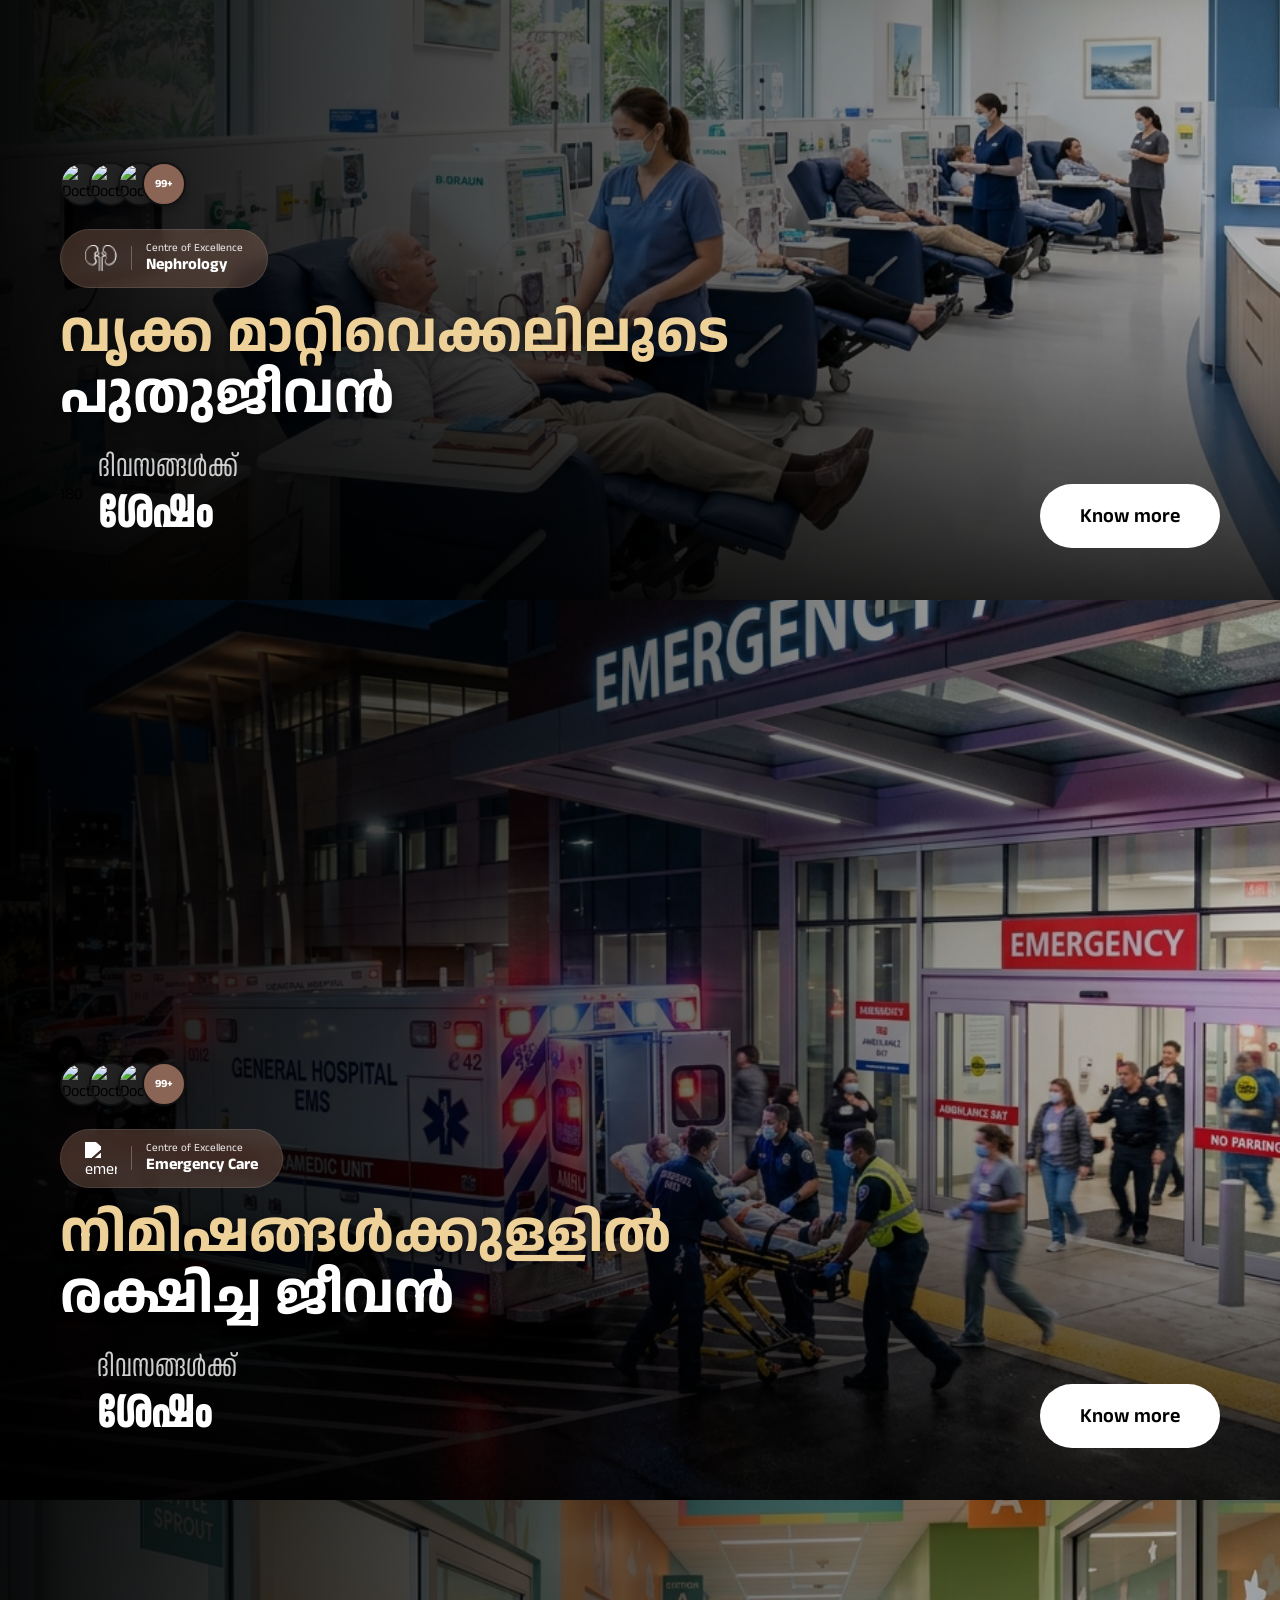
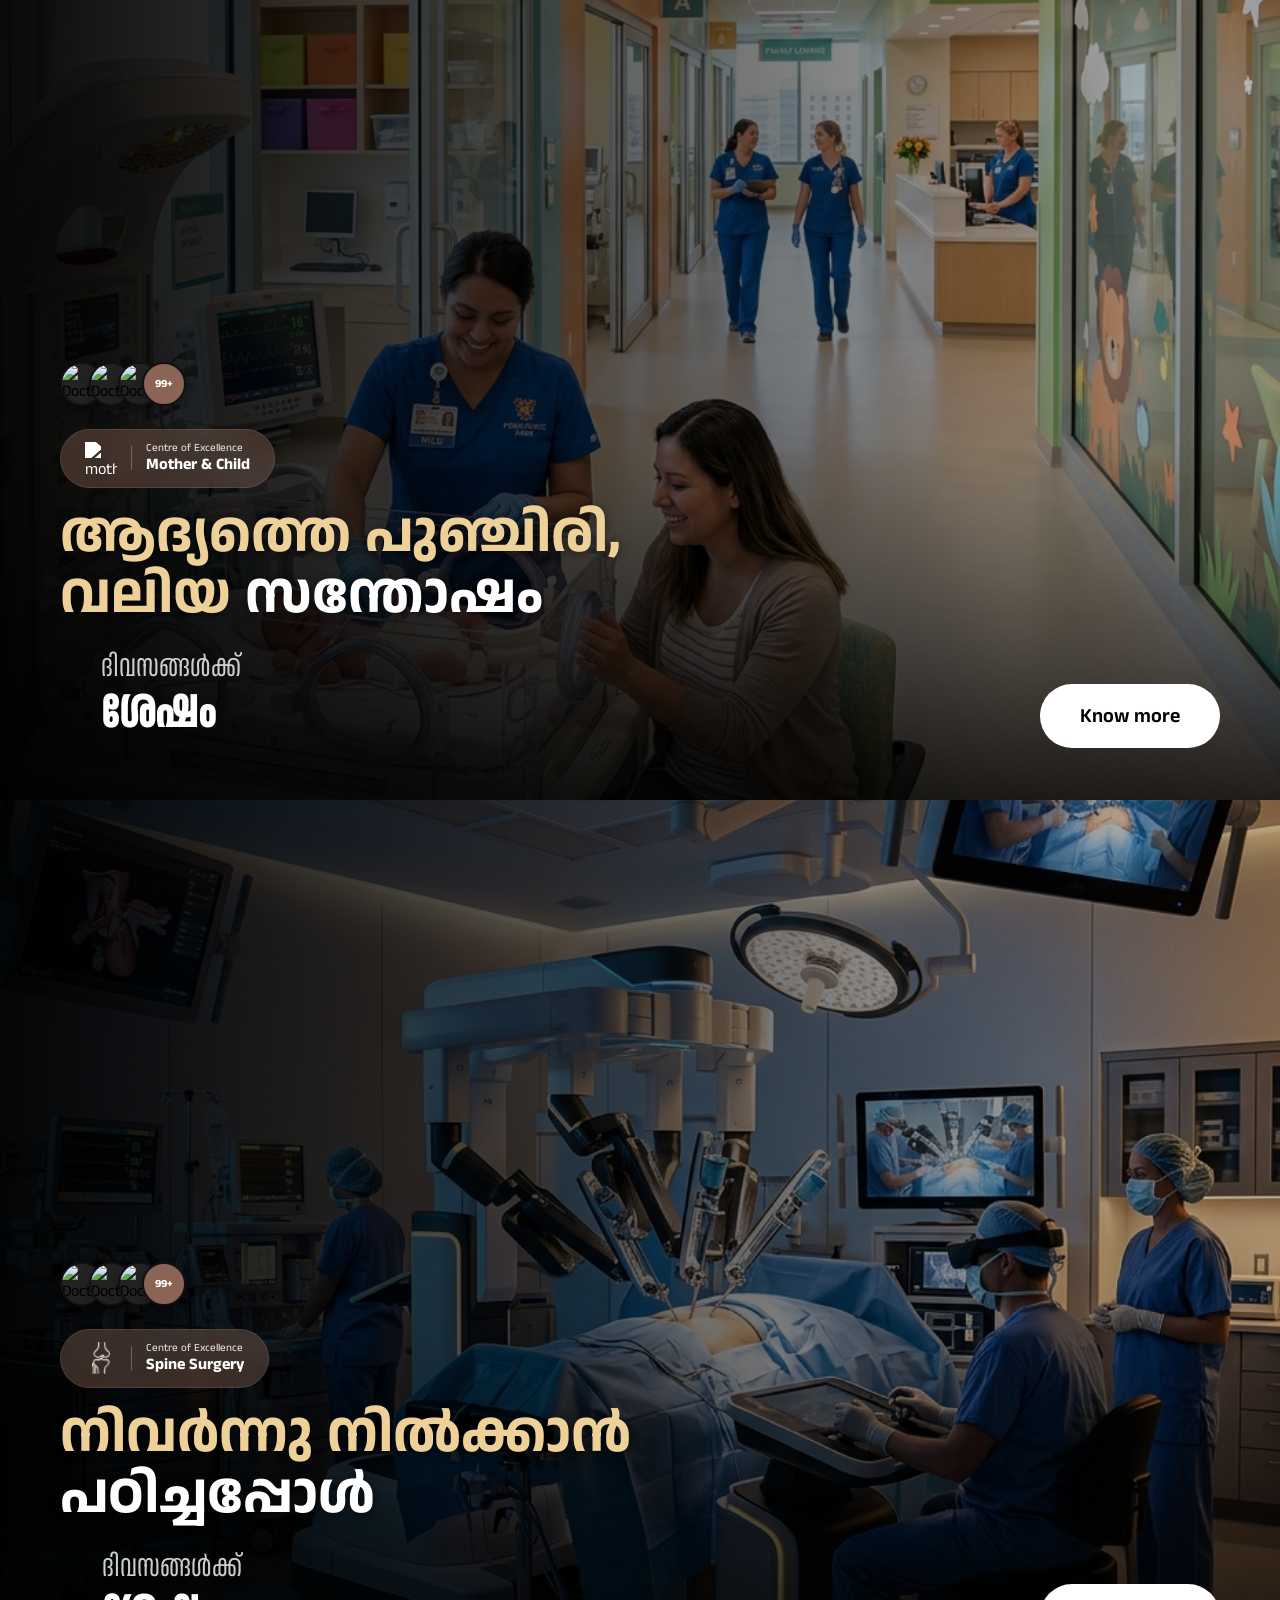
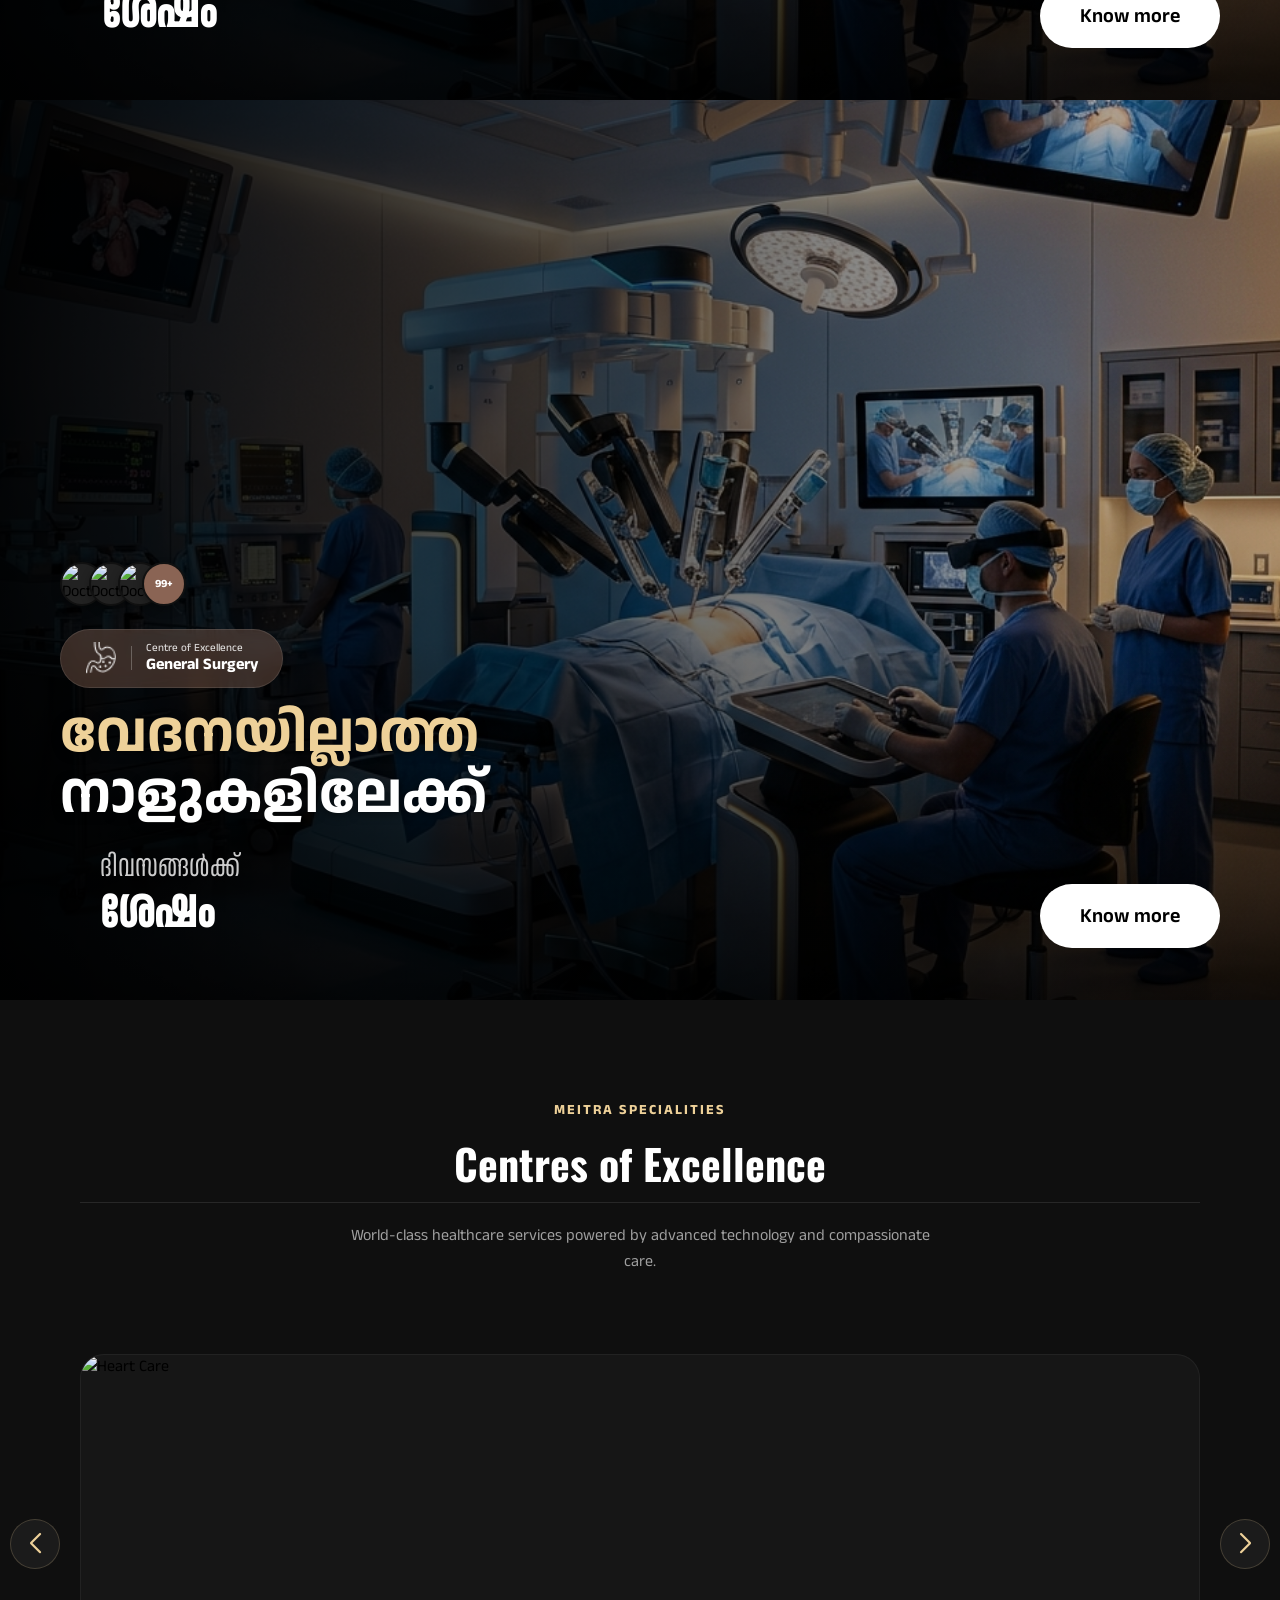
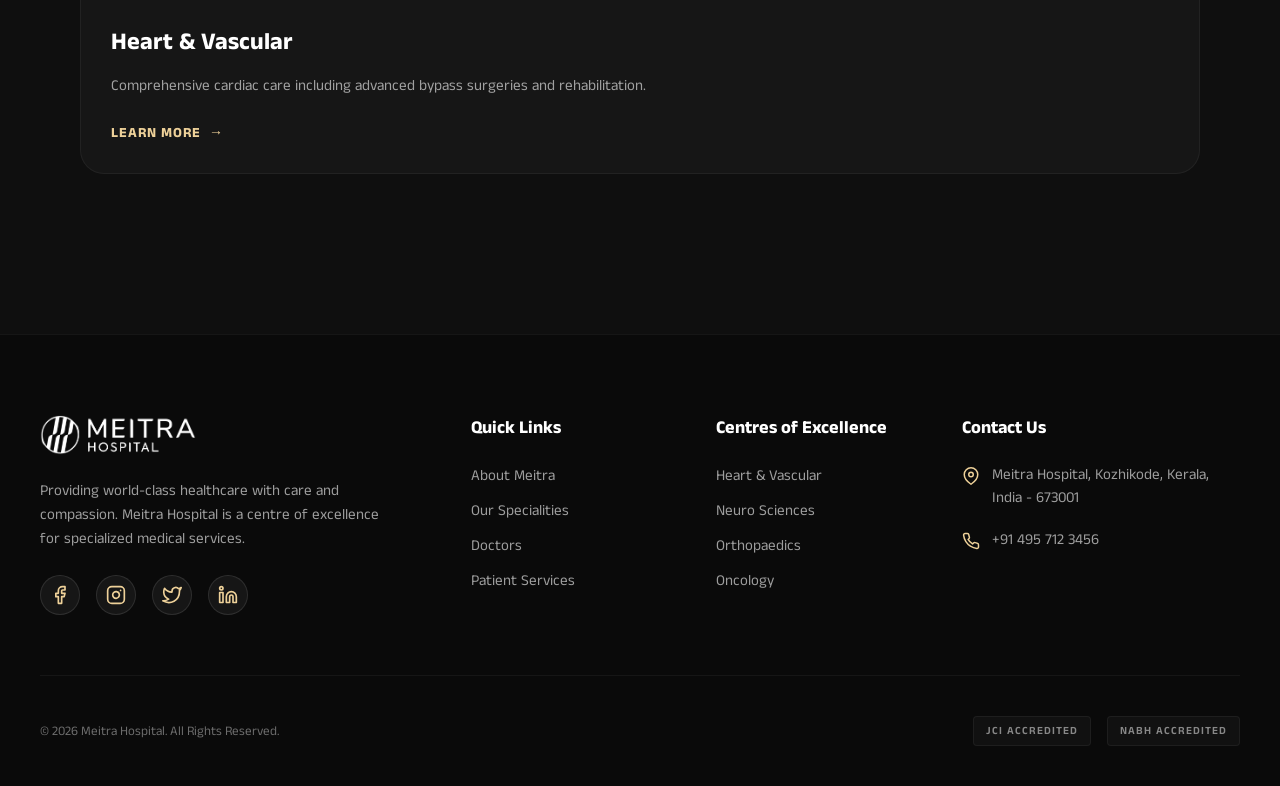
==== commit 83c48831: "updates" ====
--- a/index.html
+++ b/index.html
@@ -101,7 +101,8 @@
                                     <span class="badge-title">Neuro Sciences</span>
                                 </div>
                             </div>
-                            <h2 class="main-heading">അപസ്മാരം മാറ്റുന്ന <span style="color: var(--white);">ശസ്ത്രക്രിയ കഴിഞ്ഞ്</span></h2>
+                            <h2 class="main-heading">അപസ്മാരം മാറ്റുന്ന <span style="color: var(--white);">ശസ്ത്രക്രിയ
+                                    കഴിഞ്ഞ്</span></h2>
                             <div class="stats-row">
                                 <div class="huge-number">150</div>
                                 <div class="stats-text"><span class="stat-small">ദിവസങ്ങൾക്ക്</span><span
@@ -139,7 +140,8 @@
                                     <span class="badge-title">Cardiac Sciences</span>
                                 </div>
                             </div>
-                            <h2 class="main-heading">പുതിയൊരു ഹൃദയവുമായി ജീവിതത്തിലേക്ക്</h2>
+                            <h2 class="main-heading">പുതിയൊരു ഹൃദയവുമായി <span
+                                    style="color: var(--white);">ജീവിതത്തിലേക്ക്</span></h2>
                             <div class="stats-row">
                                 <div class="huge-number">200</div>
                                 <div class="stats-text"><span class="stat-small">ദിവസങ്ങൾക്ക്</span><span
@@ -177,7 +179,8 @@
                                     <span class="badge-title">Orthopaedics</span>
                                 </div>
                             </div>
-                            <h2 class="main-heading">വീണ്ടും നടന്നു തുടങ്ങിയ നിമിഷം</h2>
+                            <h2 class="main-heading">വീണ്ടും നടന്നു തുടങ്ങിയ <span
+                                    style="color: var(--white);">നിമിഷം</span></h2>
                             <div class="stats-row">
                                 <div class="huge-number">090</div>
                                 <div class="stats-text"><span class="stat-small">ദിവസങ്ങൾക്ക്</span><span
@@ -215,7 +218,8 @@
                                     <span class="badge-title">Oncology</span>
                                 </div>
                             </div>
-                            <h2 class="main-heading">അർബുദത്തെ അതിജീവിച്ച പുഞ്ചിരി</h2>
+                            <h2 class="main-heading">അർബുദത്തെ അതിജീവിച്ച <span
+                                    style="color: var(--white);">പുഞ്ചിരി</span></h2>
                             <div class="stats-row">
                                 <div class="huge-number">365</div>
                                 <div class="stats-text"><span class="stat-small">ദിവസങ്ങൾക്ക്</span><span
@@ -253,7 +257,8 @@
                                     <span class="badge-title">Gastroenterology</span>
                                 </div>
                             </div>
-                            <h2 class="main-heading">ആരോഗ്യമുള്ള ഉദരം, സന്തോഷമുള്ള ജീവിതം</h2>
+                            <h2 class="main-heading">ആരോഗ്യമുള്ള ഉദരം, <span style="color: var(--white);">സന്തോഷമുള്ള
+                                    ജീവിതം</span></h2>
                             <div class="stats-row">
                                 <div class="huge-number">120</div>
                                 <div class="stats-text"><span class="stat-small">ദിവസങ്ങൾക്ക്</span><span
@@ -291,7 +296,8 @@
                                     <span class="badge-title">Nephrology</span>
                                 </div>
                             </div>
-                            <h2 class="main-heading">വൃക്ക മാറ്റിവെക്കലിലൂടെ പുതുജീവൻ</h2>
+                            <h2 class="main-heading">വൃക്ക മാറ്റിവെക്കലിലൂടെ <span
+                                    style="color: var(--white);">പുതുജീവൻ</span></h2>
                             <div class="stats-row">
                                 <div class="huge-number">180</div>
                                 <div class="stats-text"><span class="stat-small">ദിവസങ്ങൾക്ക്</span><span
@@ -329,7 +335,8 @@
                                     <span class="badge-title">Emergency Care</span>
                                 </div>
                             </div>
-                            <h2 class="main-heading">നിമിഷങ്ങൾക്കുള്ളിൽ രക്ഷിച്ച ജീവൻ</h2>
+                            <h2 class="main-heading">നിമിഷങ്ങൾക്കുള്ളിൽ <span style="color: var(--white);">രക്ഷിച്ച
+                                    ജീവൻ</span></h2>
                             <div class="stats-row">
                                 <div class="huge-number">015</div>
                                 <div class="stats-text"><span class="stat-small">ദിവസങ്ങൾക്ക്</span><span
@@ -367,7 +374,8 @@
                                     <span class="badge-title">Mother & Child</span>
                                 </div>
                             </div>
-                            <h2 class="main-heading">ആദ്യത്തെ പുഞ്ചിരി, വലിയ സന്തോഷം</h2>
+                            <h2 class="main-heading">ആദ്യത്തെ പുഞ്ചിരി, വലിയ <span
+                                    style="color: var(--white);">സന്തോഷം</span></h2>
                             <div class="stats-row">
                                 <div class="huge-number">030</div>
                                 <div class="stats-text"><span class="stat-small">ദിവസങ്ങൾക്ക്</span><span
@@ -405,7 +413,8 @@
                                     <span class="badge-title">Spine Surgery</span>
                                 </div>
                             </div>
-                            <h2 class="main-heading">നിവർന്നു നിൽക്കാൻ പഠിച്ചപ്പോൾ</h2>
+                            <h2 class="main-heading">നിവർന്നു നിൽക്കാൻ <span
+                                    style="color: var(--white);">പഠിച്ചപ്പോൾ</span></h2>
                             <div class="stats-row">
                                 <div class="huge-number">060</div>
                                 <div class="stats-text"><span class="stat-small">ദിവസങ്ങൾക്ക്</span><span
@@ -443,7 +452,8 @@
                                     <span class="badge-title">General Surgery</span>
                                 </div>
                             </div>
-                            <h2 class="main-heading">വേദനയില്ലാത്ത നാളുകളിലേക്ക്</h2>
+                            <h2 class="main-heading">വേദനയില്ലാത്ത <span
+                                    style="color: var(--white);">നാളുകളിലേക്ക്</span></h2>
                             <div class="stats-row">
                                 <div class="huge-number">045</div>
                                 <div class="stats-text"><span class="stat-small">ദിവസങ്ങൾക്ക്</span><span
@@ -713,7 +723,9 @@
 
                 <!-- CTA -->
                 <div class="article-cta-container">
-                    <a href="booking.html" class="article-cta-btn" style="text-decoration: none; display: flex; align-items: center; justify-content: center;">Book an Appointment</a>
+                    <a href="booking.html" class="article-cta-btn"
+                        style="text-decoration: none; display: flex; align-items: center; justify-content: center;">Book
+                        an Appointment</a>
                 </div>
             </div>
         </div>
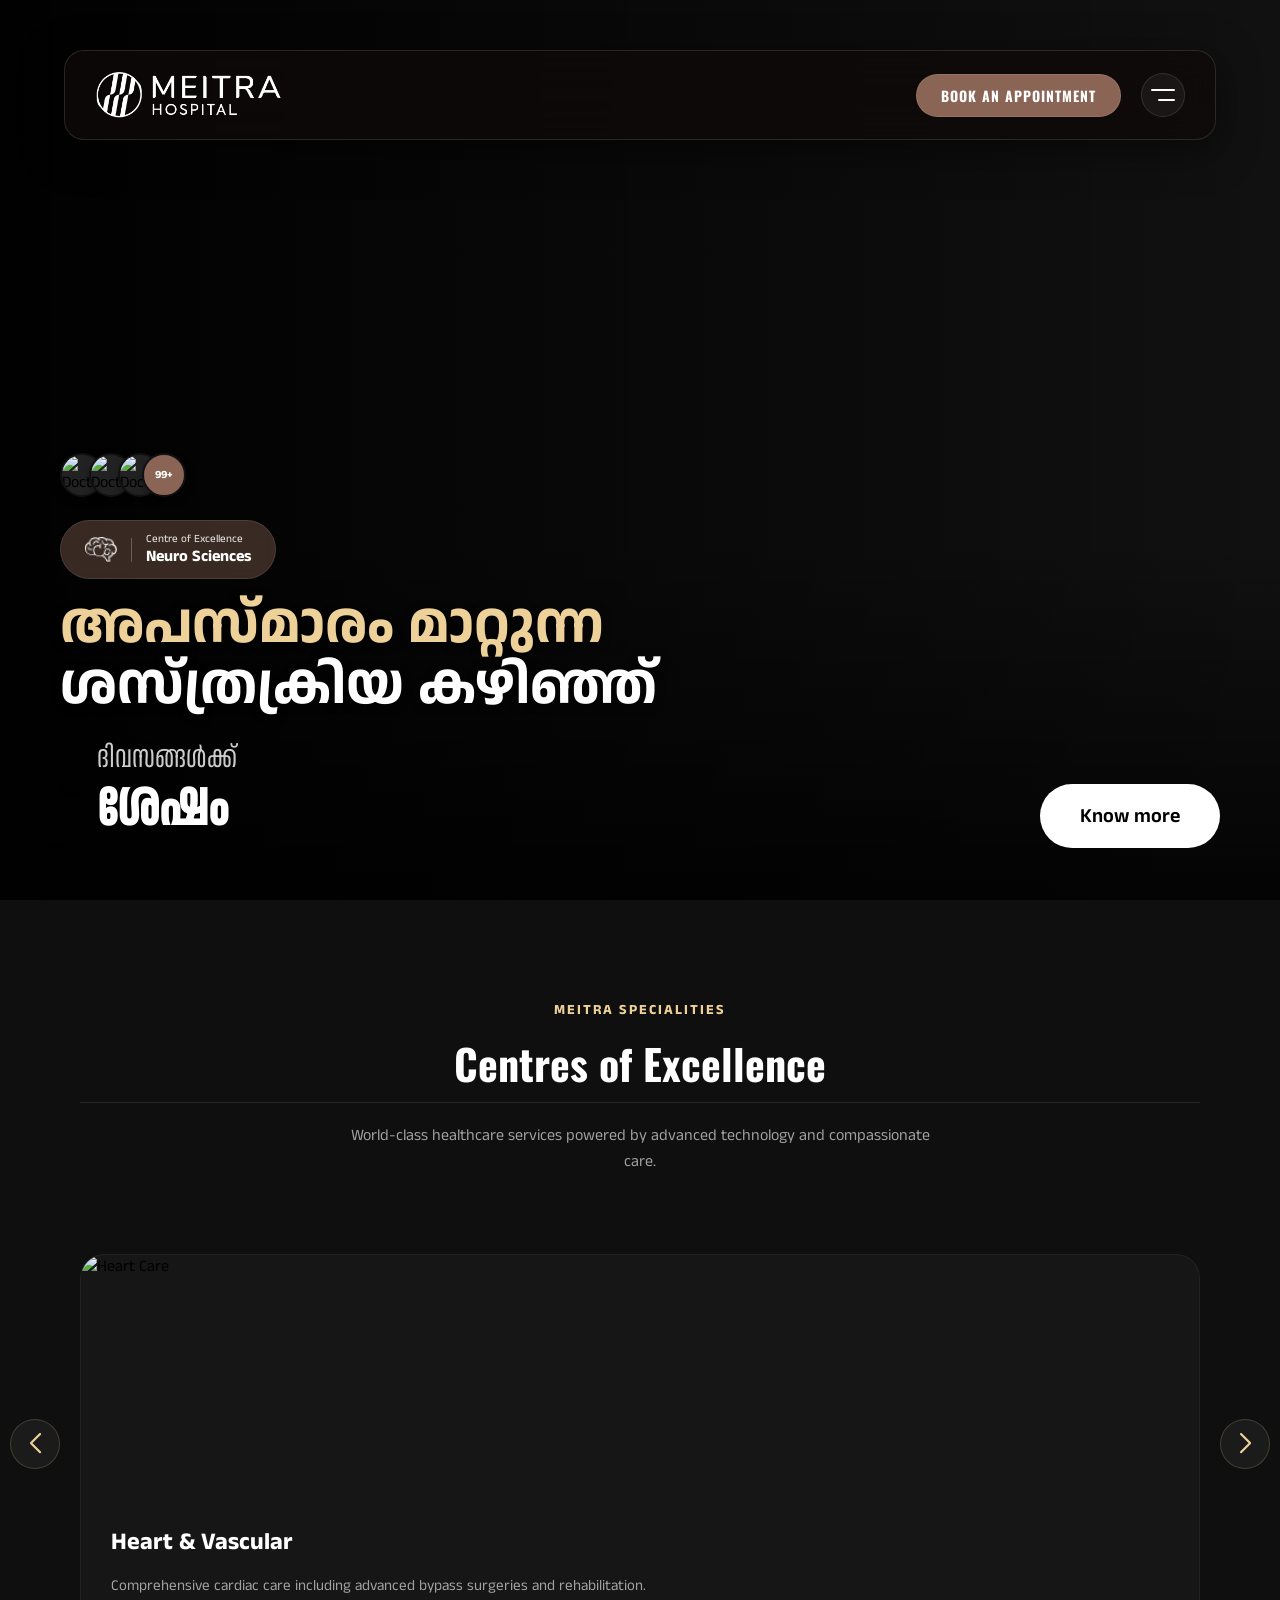
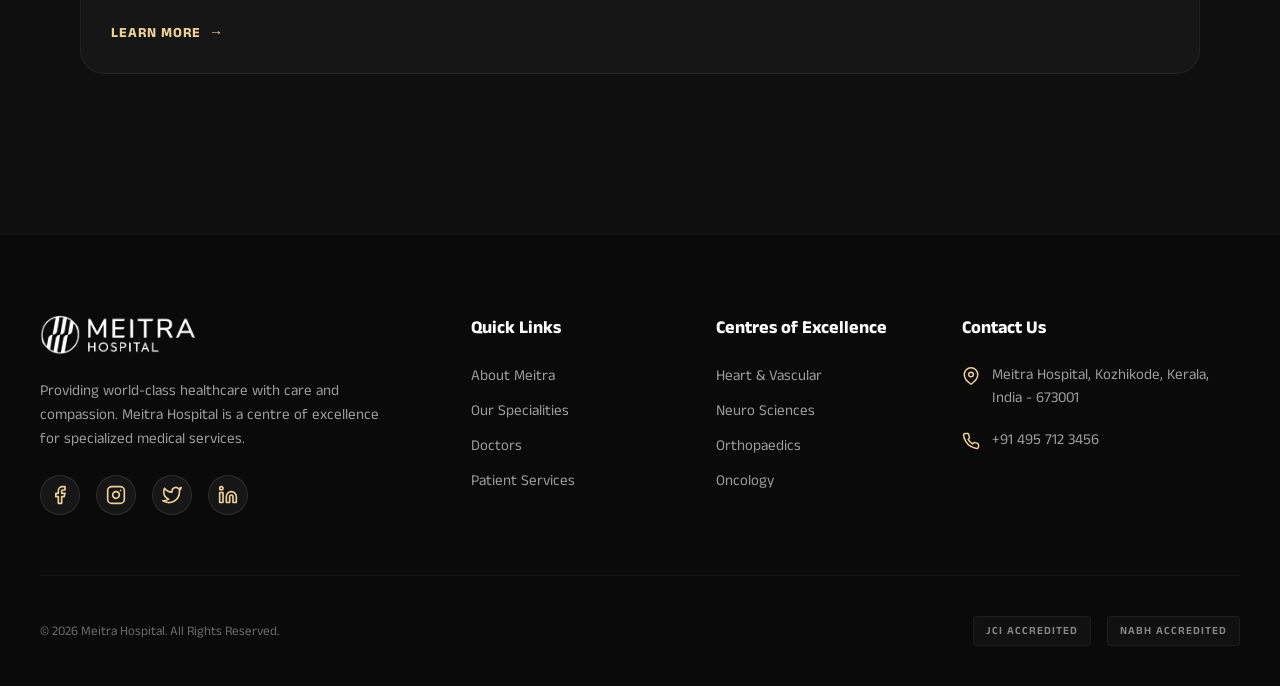
==== commit 0cd2a529: "updates" ====
--- a/index.html
+++ b/index.html
@@ -59,6 +59,7 @@
                 <li><a href="#" style="--i:5">International Patients</a></li>
                 <li><a href="#" style="--i:6">Careers</a></li>
                 <li><a href="#" style="--i:7">Contact Us</a></li>
+                <li><a href="booking.html" class="nav-appointment-btn" style="--i:8; display: inline-block; margin-top: 15px;">Book an Appointment</a></li>
             </ul>
             <div class="menu-footer">
                 <p>Emergency: +91 495 712 3456</p>
@@ -73,7 +74,7 @@
     </div>
 
     <!-- Main Container for GSAP Scroll -->
-    <div class="reel-container" id="reel-container">
+    <div class="reel-container" id="reel-container" data-lenis-prevent="true">
         <div class="reel-wrapper">
             <!-- Slide 1 (Neuro Sciences) -->
             <div class="reel-slide">
@@ -467,7 +468,6 @@
                 </div>
             </div>
         </div>
-    </div>
 
     <!-- Excellence in Care Section (Swiper) -->
     <section class="swiper-section">
@@ -548,6 +548,17 @@
             <!-- Navigation buttons moved outside swiper container -->
             <div class="swiper-button-next"></div>
             <div class="swiper-button-prev"></div>
+        </div>
+    </section>
+
+    <!-- Healing Journey CTA Section (Mobile Only) -->
+    <section class="journey-cta-section mobile-only-cta">
+        <h2 class="journey-heading">READY TO START YOUR<br>HEALING JOURNEY?</h2>
+        <p class="journey-subtext">Consult with our world-class specialists and get<br>the care you deserve.</p>
+        
+        <div class="journey-buttons">
+            <a href="booking.html" class="journey-btn-primary">BOOK AN APPOINTMENT</a>
+            <a href="#" class="journey-btn-secondary">CONTACT SUPPORT</a>
         </div>
     </section>
 
@@ -646,7 +657,7 @@
             </div>
         </div>
     </footer>
-
+    </div>
 
     <!-- Bottom Sheet / Article View -->
     <div class="bottom-sheet" id="article-sheet">
--- a/style.css
+++ b/style.css
@@ -31,9 +31,11 @@
     width: 100%;
     height: auto !important;
     min-height: 100%;
+    margin: 0;
+    padding: 0;
     overflow-x: hidden;
     overflow-y: auto !important;
-    overscroll-behavior: none;
+    overscroll-behavior: auto; /* Allow scroll chaining from reel-wrapper */
     background-color: #111;
     font-family: 'Anek Malayalam', sans-serif;
     -webkit-font-smoothing: antialiased;
@@ -45,6 +47,9 @@
     height: auto;
 }
 
+/* Enable native CSS scroll snapping for the Reels effect */
+/* Applied to html above */
+
 .lenis.lenis-smooth {
     scroll-behavior: auto !important;
 }
@@ -65,6 +70,22 @@
 
 .reel-container {
     width: 100vw;
+    position: relative;
+    -webkit-user-select: none;
+    user-select: none;
+}
+
+.reel-wrapper {
+    width: 100vw;
+    height: 100vh;
+    overflow-y: scroll;
+    scroll-snap-type: y mandatory;
+    scrollbar-width: none;
+    -ms-overflow-style: none;
+    touch-action: pan-y;
+}
+.reel-wrapper::-webkit-scrollbar {
+    display: none;
 }
 
 .reel-slide {
@@ -72,6 +93,7 @@
     width: 100%;
     height: 100vh;
     overflow: hidden;
+    scroll-snap-align: start;
 }
 
 .reel-content {
@@ -241,6 +263,8 @@
     line-height: 1.1;
     text-shadow: 0 2px 10px rgba(0, 0, 0, 0.5);
     margin-bottom: 15px;
+    overflow-wrap: break-word;
+    word-break: break-word;
 }
 
 .stats-row {
@@ -740,7 +764,7 @@
         }
 
         .stat-large {
-            font-size: 52px;
+            font-size: 60px;
         }
     }
 
@@ -981,9 +1005,6 @@
     display: none;
 }
 
-.menu-btn:hover {
-    background: rgba(255, 255, 255, 0.1);
-}
 
 
 .hamburger {
@@ -1059,6 +1080,12 @@
     }
 }
 
+@media (min-width: 769px) {
+    .mobile-only-cta {
+        display: none !important;
+    }
+}
+
 /* --- Off-canvas Menu --- */
 .fullscreen-menu {
     position: fixed;
@@ -1218,6 +1245,85 @@
     margin: 0;
     font-size: 18px;
     font-weight: 500;
+}
+
+/* --- Healing Journey CTA Section --- */
+.journey-cta-section {
+    background-color: #fcfbf9;
+    background-image: radial-gradient(rgba(0, 0, 0, 0.08) 1px, transparent 1px);
+    background-size: 20px 20px;
+    padding: 60px 24px;
+    text-align: center;
+    border-top: 1px solid rgba(0,0,0,0.05);
+    position: relative;
+    z-index: 5;
+}
+
+.journey-heading {
+    font-family: 'Oswald', sans-serif;
+    font-size: 32px;
+    font-weight: 700;
+    color: var(--brand-brown-dark);
+    line-height: 1.2;
+    margin-bottom: 16px;
+    text-transform: uppercase;
+    letter-spacing: 0.5px;
+}
+
+.journey-subtext {
+    font-size: 15px;
+    color: #444;
+    margin-bottom: 32px;
+    line-height: 1.5;
+}
+
+.journey-buttons {
+    display: flex;
+    flex-direction: column;
+    gap: 12px;
+    max-width: 320px;
+    margin: 0 auto;
+}
+
+.journey-btn-primary {
+    display: block;
+    width: 100%;
+    background-color: var(--brand-brown-dark);
+    color: white;
+    padding: 16px;
+    border-radius: 8px;
+    font-family: 'Oswald', sans-serif;
+    font-weight: 700;
+    font-size: 16px;
+    text-decoration: none;
+    text-transform: uppercase;
+    transition: background 0.2s ease, transform 0.2s ease;
+}
+
+.journey-btn-primary:hover {
+    background-color: #3a261f;
+    transform: translateY(-2px);
+}
+
+.journey-btn-secondary {
+    display: block;
+    width: 100%;
+    background-color: transparent;
+    color: var(--brand-brown-dark);
+    border: 2px solid var(--brand-brown-dark);
+    padding: 14px; /* Slightly less padding to account for border */
+    border-radius: 8px;
+    font-family: 'Oswald', sans-serif;
+    font-weight: 700;
+    font-size: 16px;
+    text-decoration: none;
+    text-transform: uppercase;
+    transition: background 0.2s ease, transform 0.2s ease;
+}
+
+.journey-btn-secondary:hover {
+    background-color: rgba(74, 52, 43, 0.05);
+    transform: translateY(-2px);
 }
 
 /* --- Professional Site Footer --- */
@@ -1595,6 +1701,10 @@
         padding: 24px 20px 30px;
     }
 
+    .menu-content {
+        padding-top: 150px;
+    }
+
     .main-heading {
         font-size: 42px;
         margin-bottom: 0;
@@ -1712,9 +1822,11 @@
     }
 
     .main-heading {
-        font-size: 38px;
+        font-size: 28px;
         /* margin-bottom: 5px; */
         max-width: 100%;
+        overflow-wrap: break-word;
+        word-break: break-word;
     }
 
     .stats-row {
@@ -1735,11 +1847,16 @@
     }
 
     .stat-large {
-        font-size: 36px;
+        font-size: 47px;
+        line-height: .9;
     }
 
     .bottom-right {
         width: 100%;
+    }
+
+    .stats-row {
+        margin-top: -5px;
     }
 
     .know-more-btn {
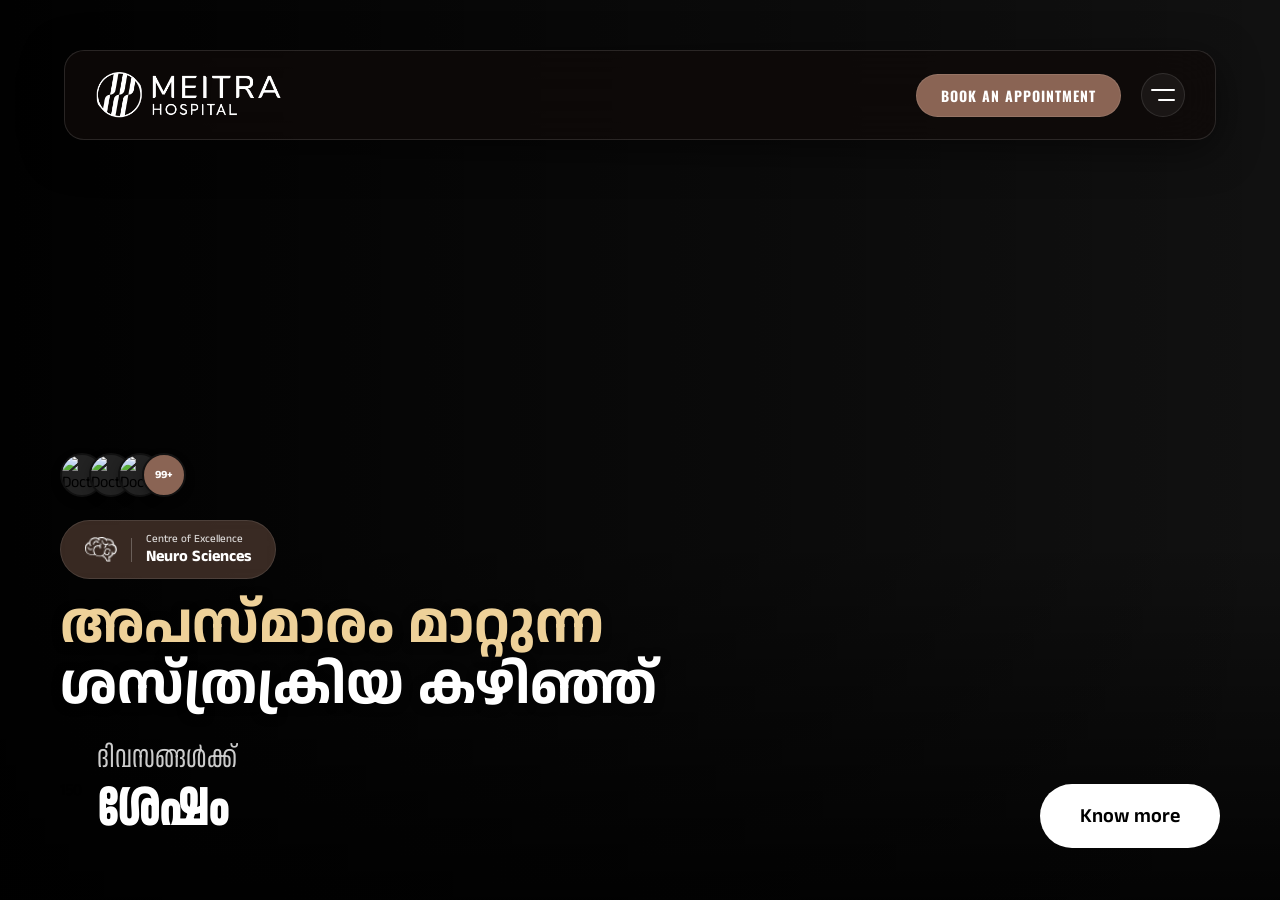
==== commit aa66e41e: "updates" ====
--- a/index.html
+++ b/index.html
@@ -467,7 +467,8 @@
                     </div>
                 </div>
             </div>
-        </div>
+        <!-- <div class="free-scroll-zone"> starts here so bottom content sits inside reel-wrapper -->
+        <div class="free-scroll-zone">
 
     <!-- Excellence in Care Section (Swiper) -->
     <section class="swiper-section">
@@ -641,7 +642,7 @@
                                 d="M22 16.92v3a2 2 0 0 1-2.18 2 19.79 19.79 0 0 1-8.63-3.07 19.5 19.7 0 0 1-6-6 19.79 19.79 0 0 1-3.07-8.67A2 2 0 0 1 4.11 2h3a2 2 0 0 1 2 1.72 12.84 12.84 0 0 0 .7 2.81 2 2 0 0 1-.45 2.11L8.09 9.91a16 16 0 0 0 6 6l1.27-1.27a2 2 0 0 1 2.11-.45 12.84 12.84 0 0 0 2.81.7A2 2 0 0 1 22 16.92z">
                             </path>
                         </svg>
-                        <span>+91 495 712 3456</span>
+                        <span style="color: var(--text-golden); font-weight: 600;">+91 495 712 3456</span>
                     </div>
                 </div>
             </div>
@@ -657,7 +658,9 @@
             </div>
         </div>
     </footer>
-    </div>
+        </div> <!-- Close free-scroll-zone -->
+        </div> <!-- Close reel-wrapper -->
+    </div> <!-- Close reel-container -->
 
     <!-- Bottom Sheet / Article View -->
     <div class="bottom-sheet" id="article-sheet">
--- a/style.css
+++ b/style.css
@@ -1487,6 +1487,12 @@
 }
 
 /* --- Excellence Swiper Section --- */
+.free-scroll-zone {
+    scroll-snap-align: start;
+    position: relative;
+    background-color: #0f0f0f;
+}
+
 .swiper-section {
     background: #0f0f0f;
     padding: 100px 0;
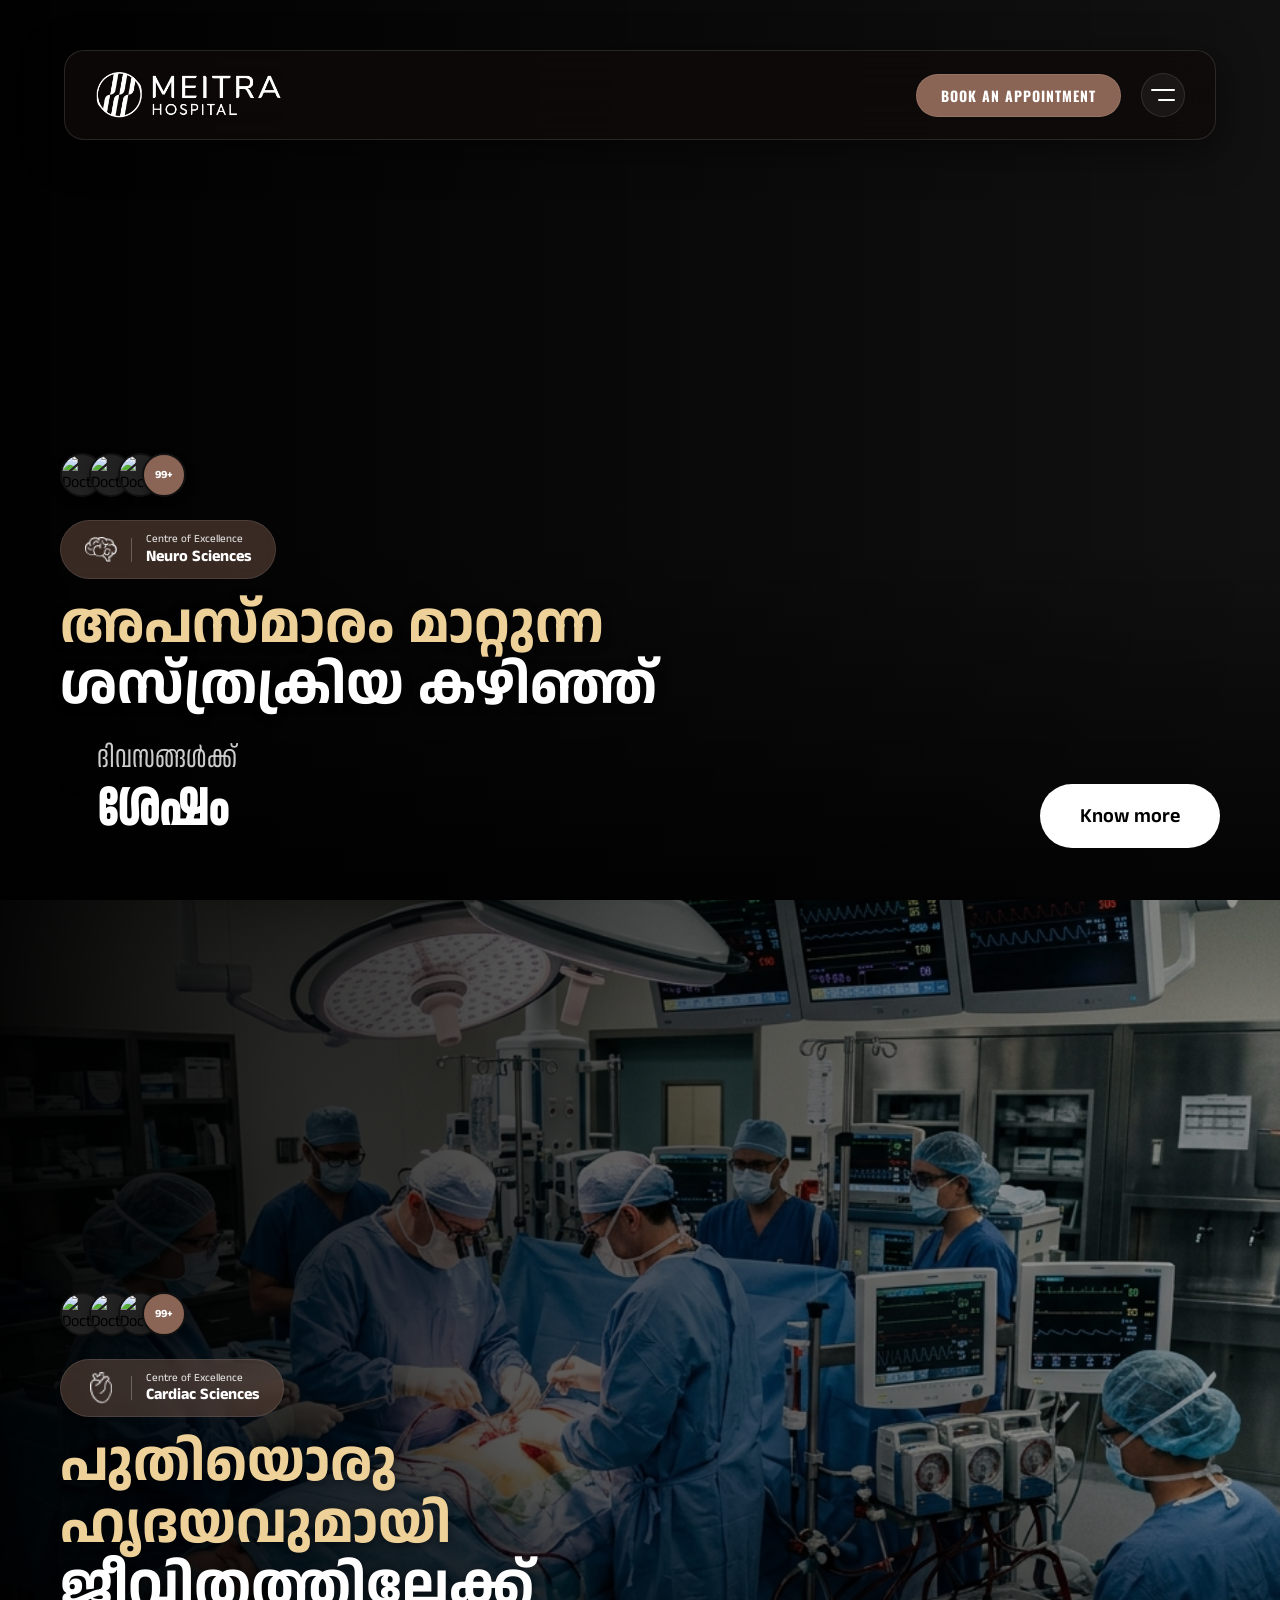
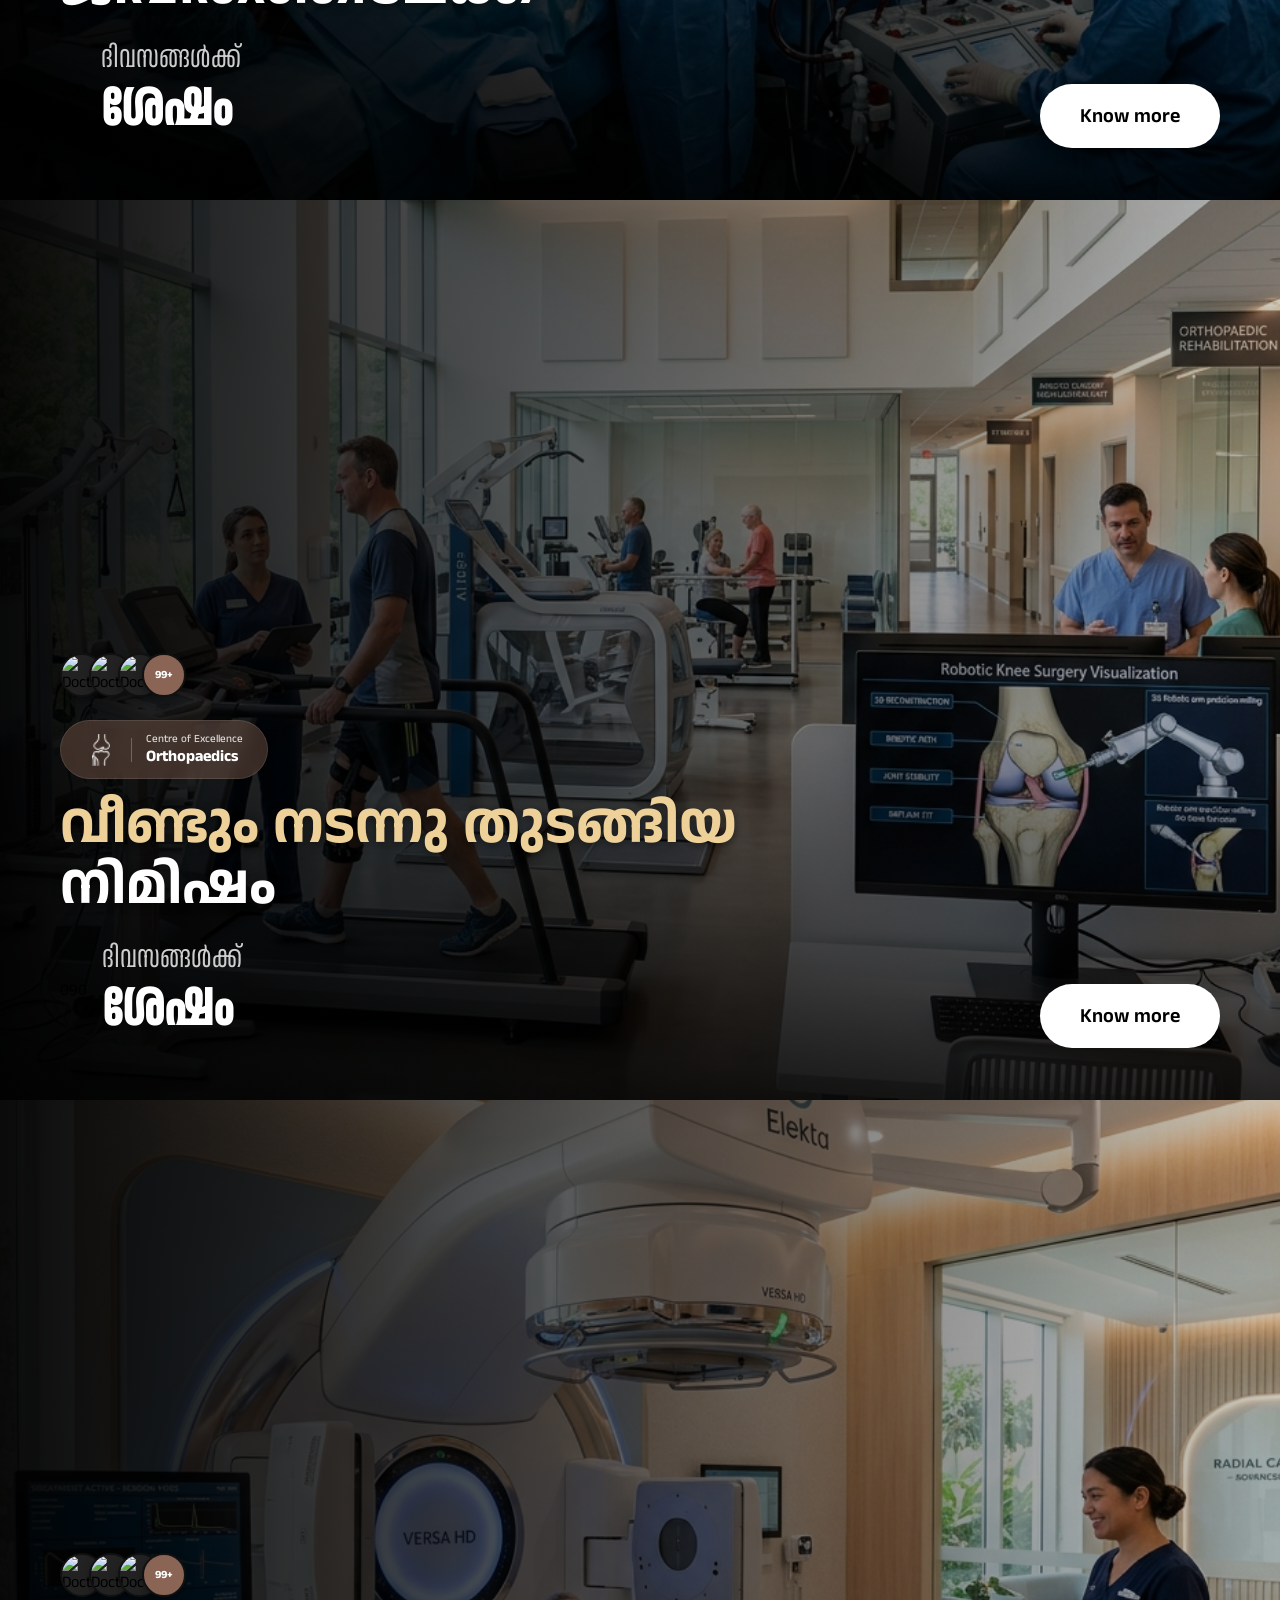
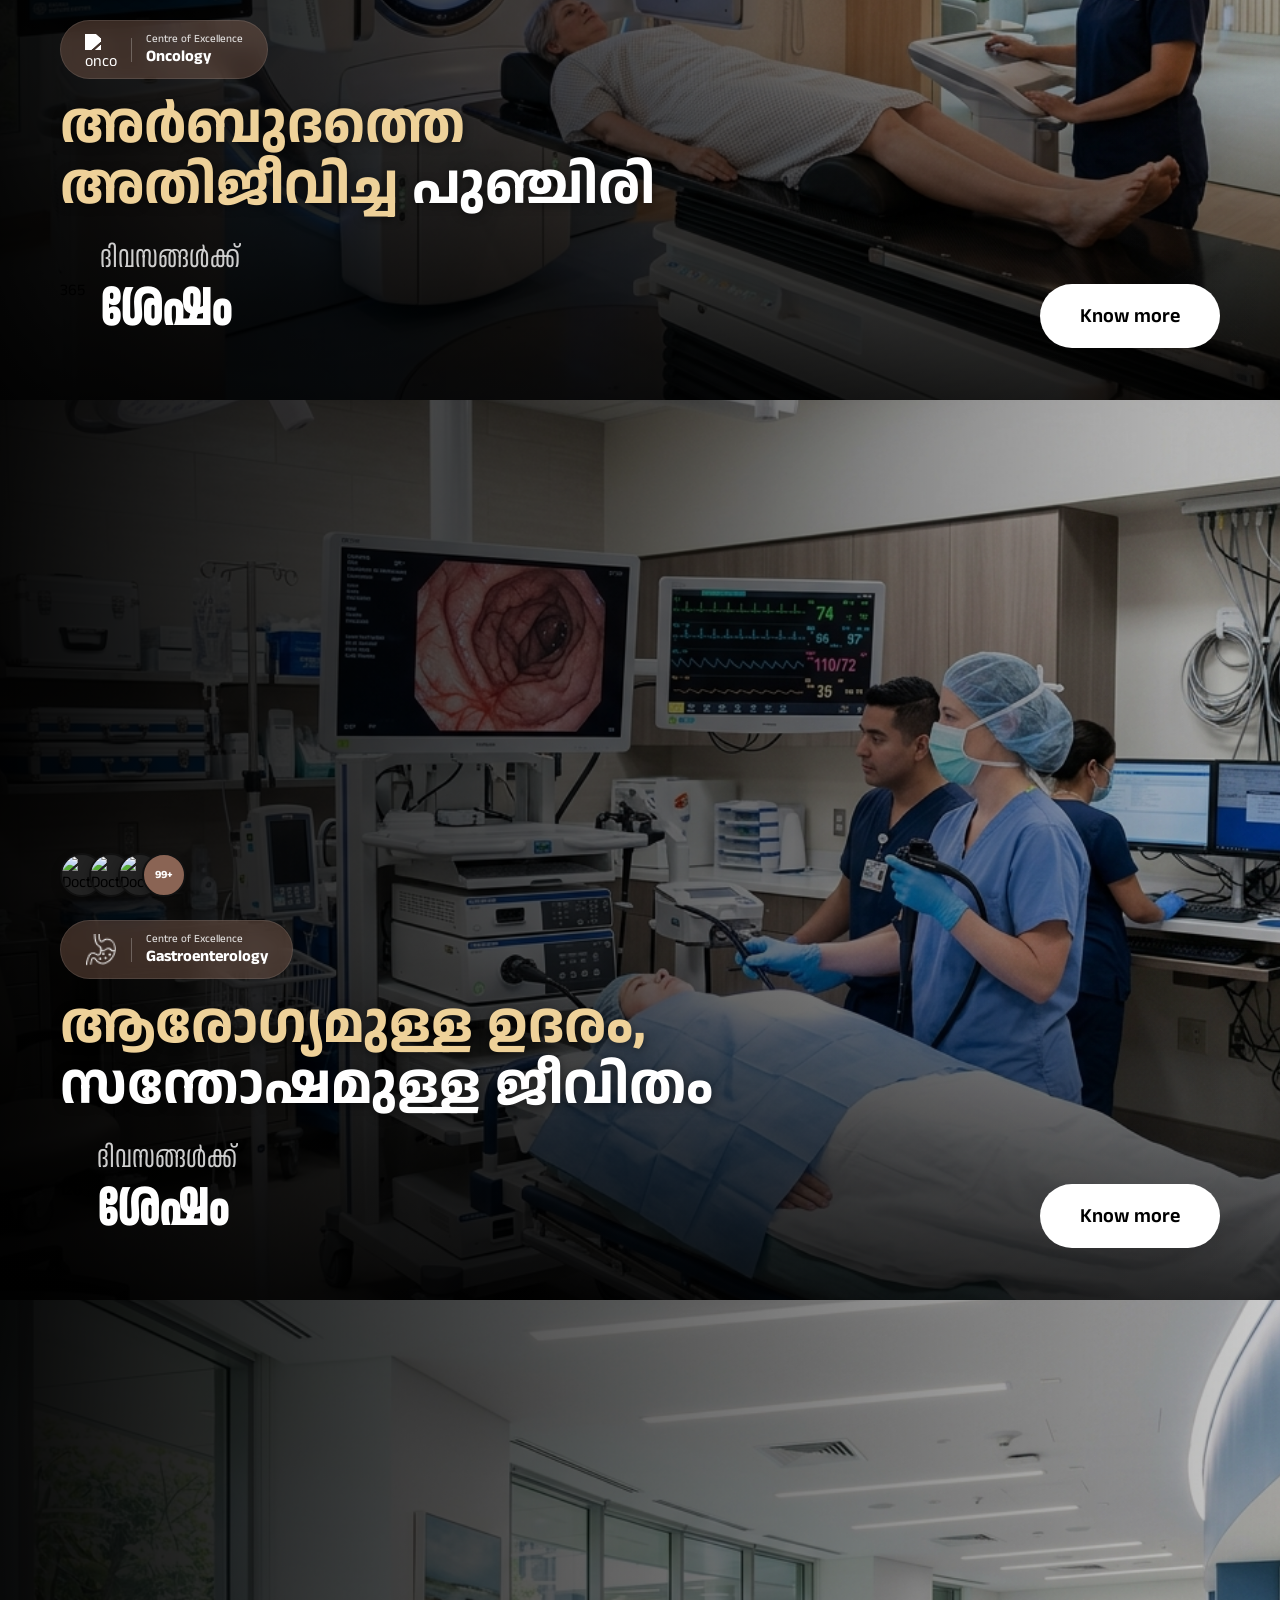
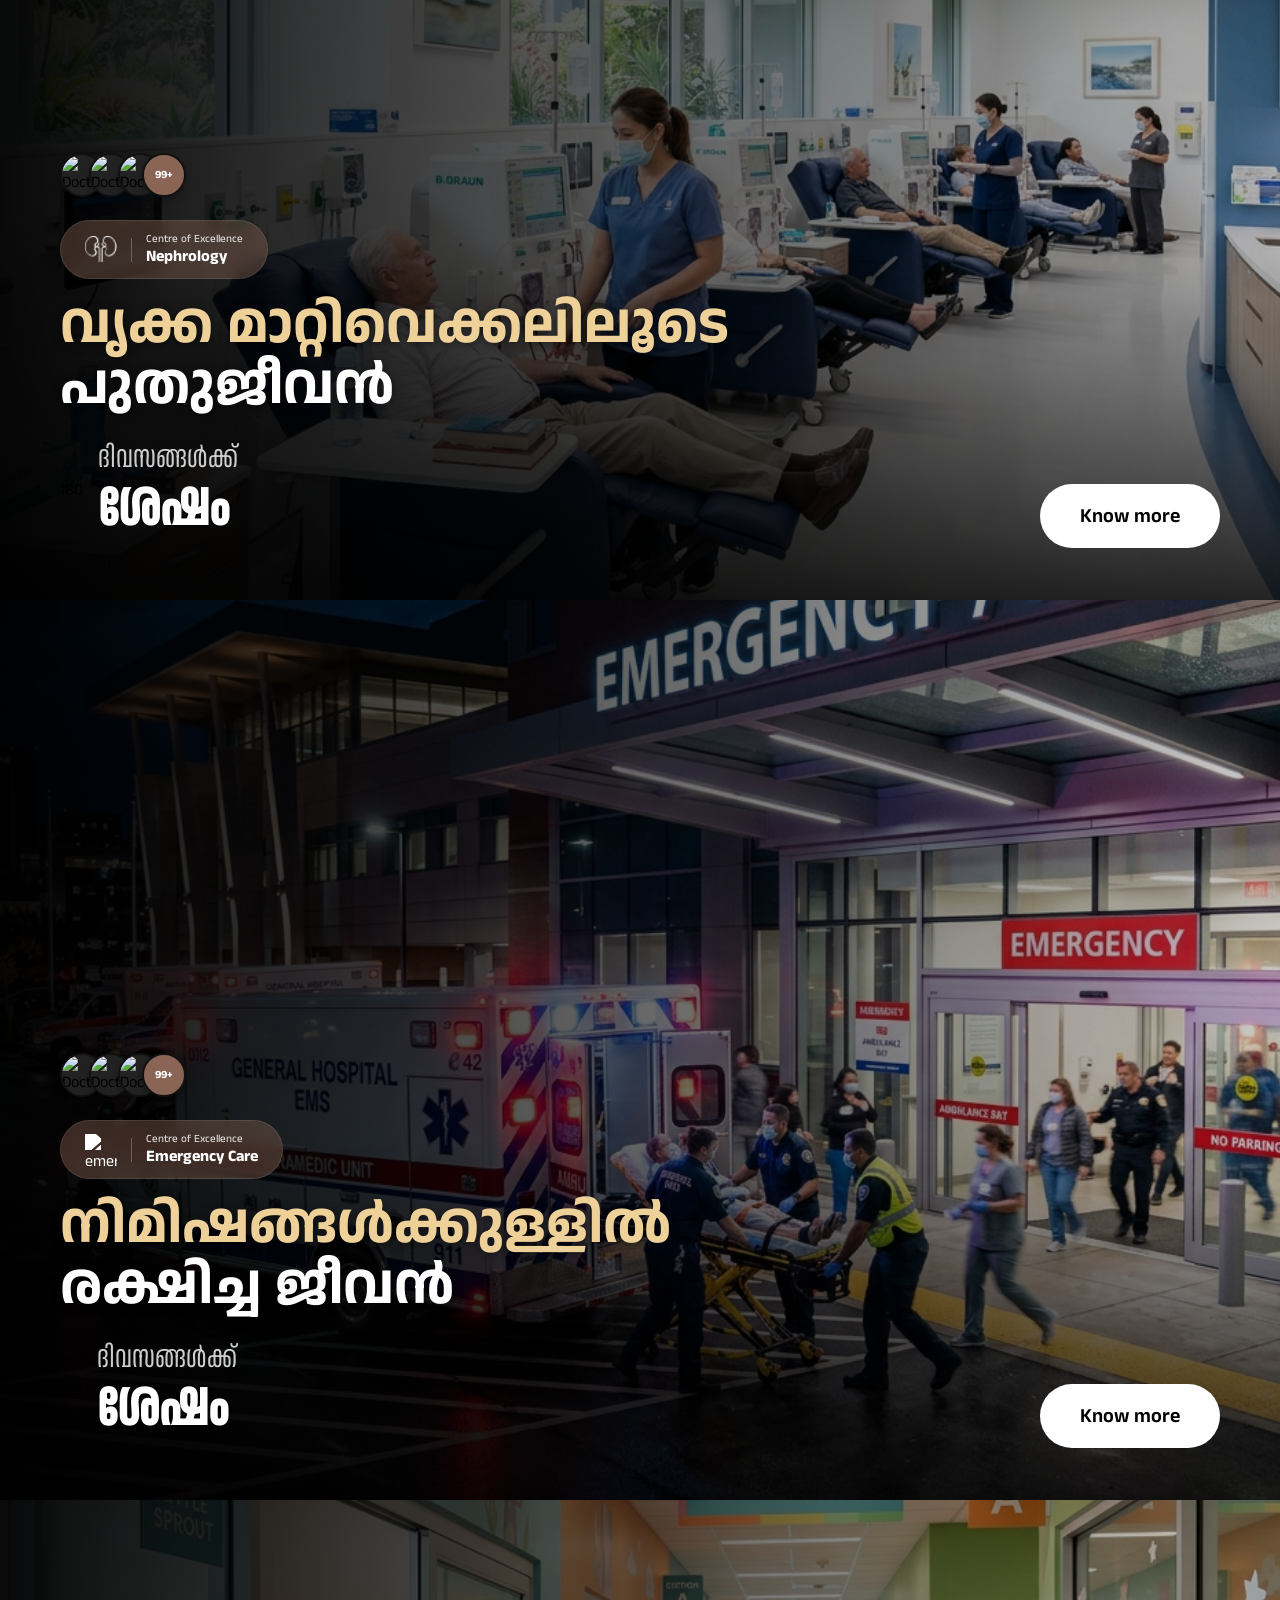
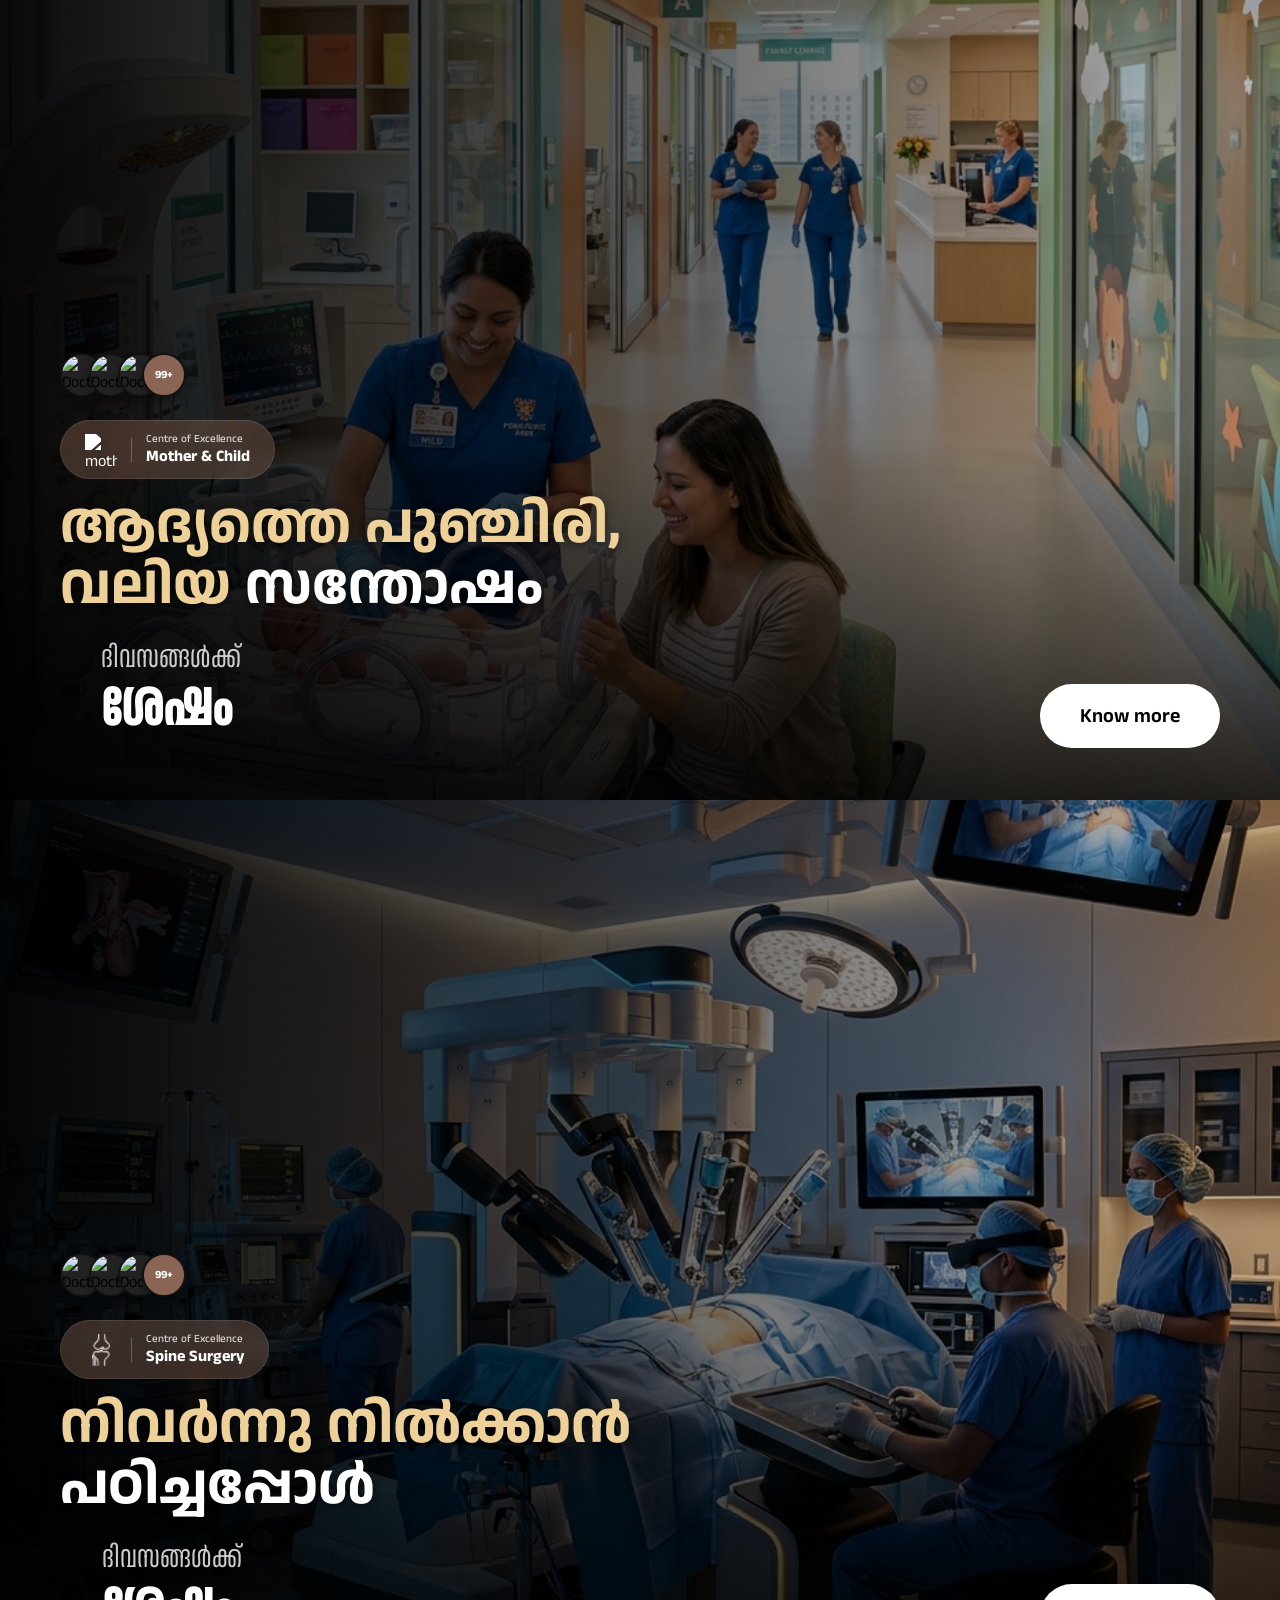
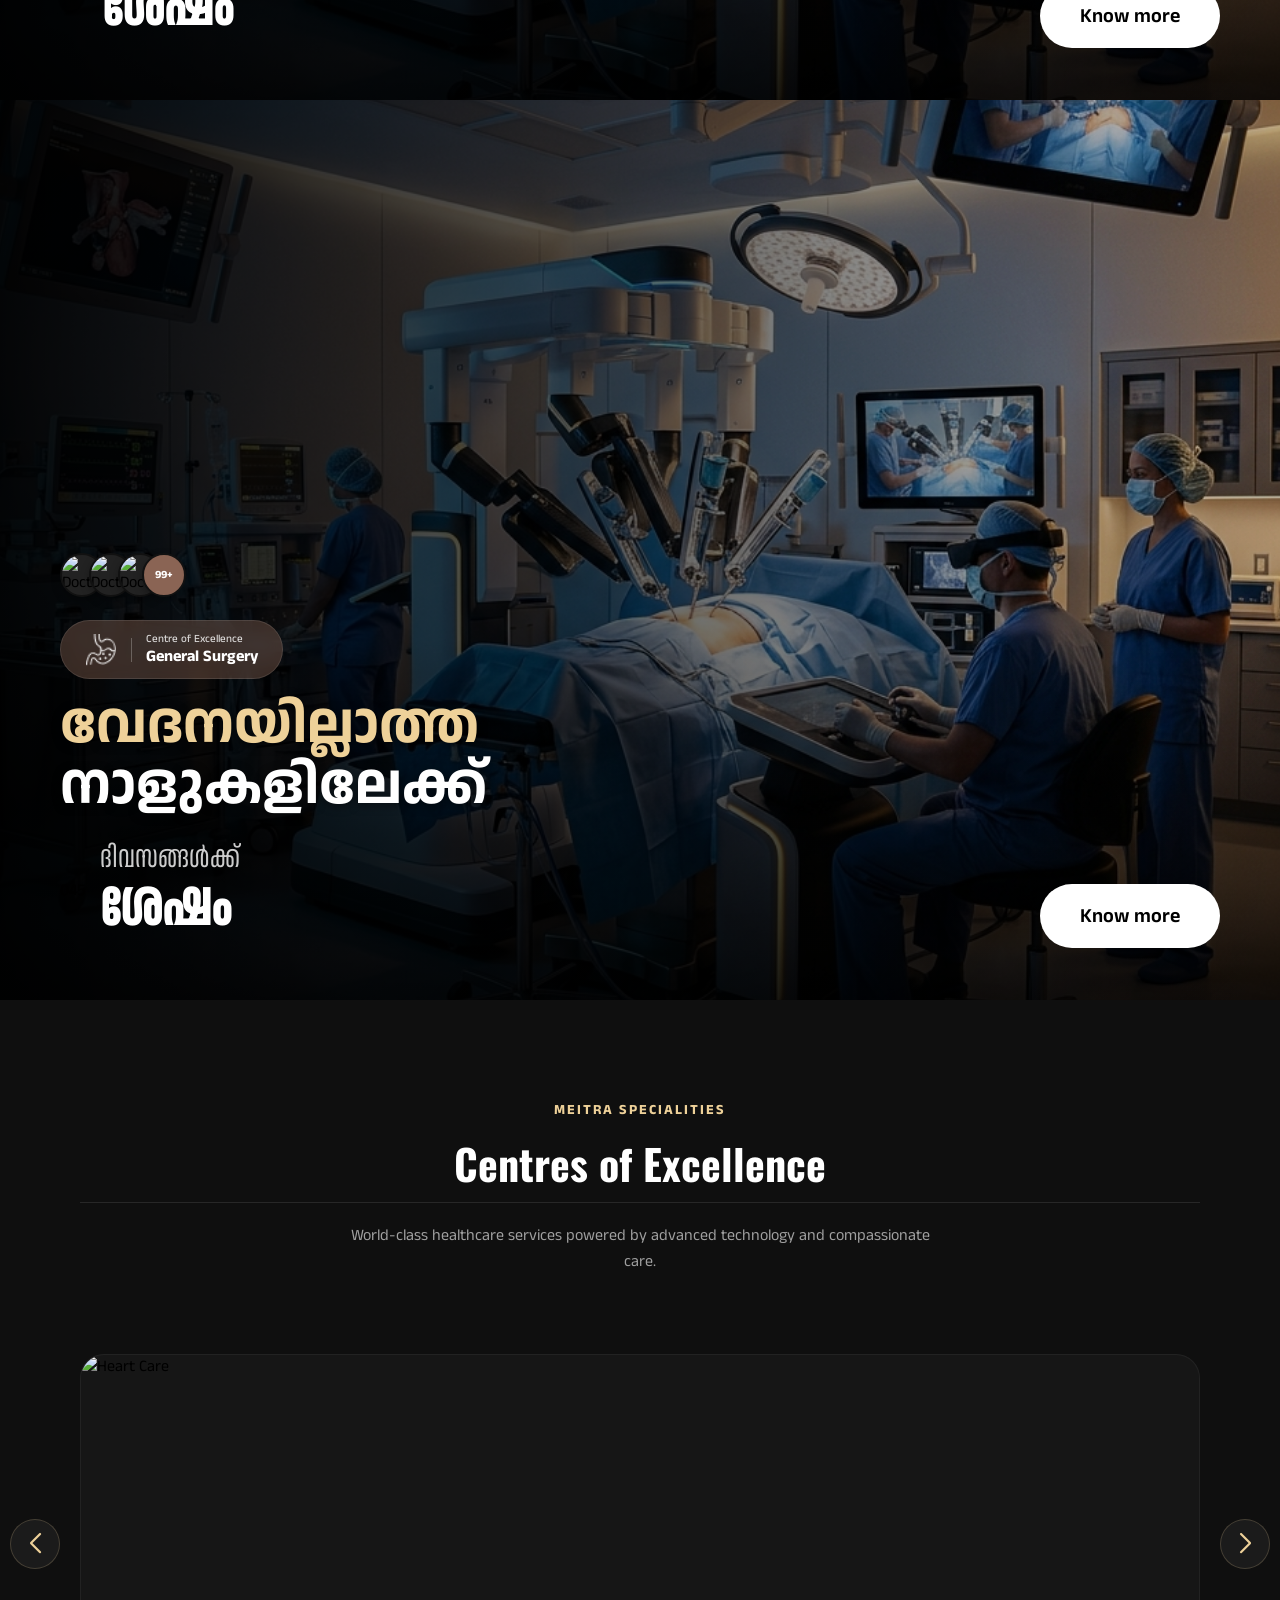
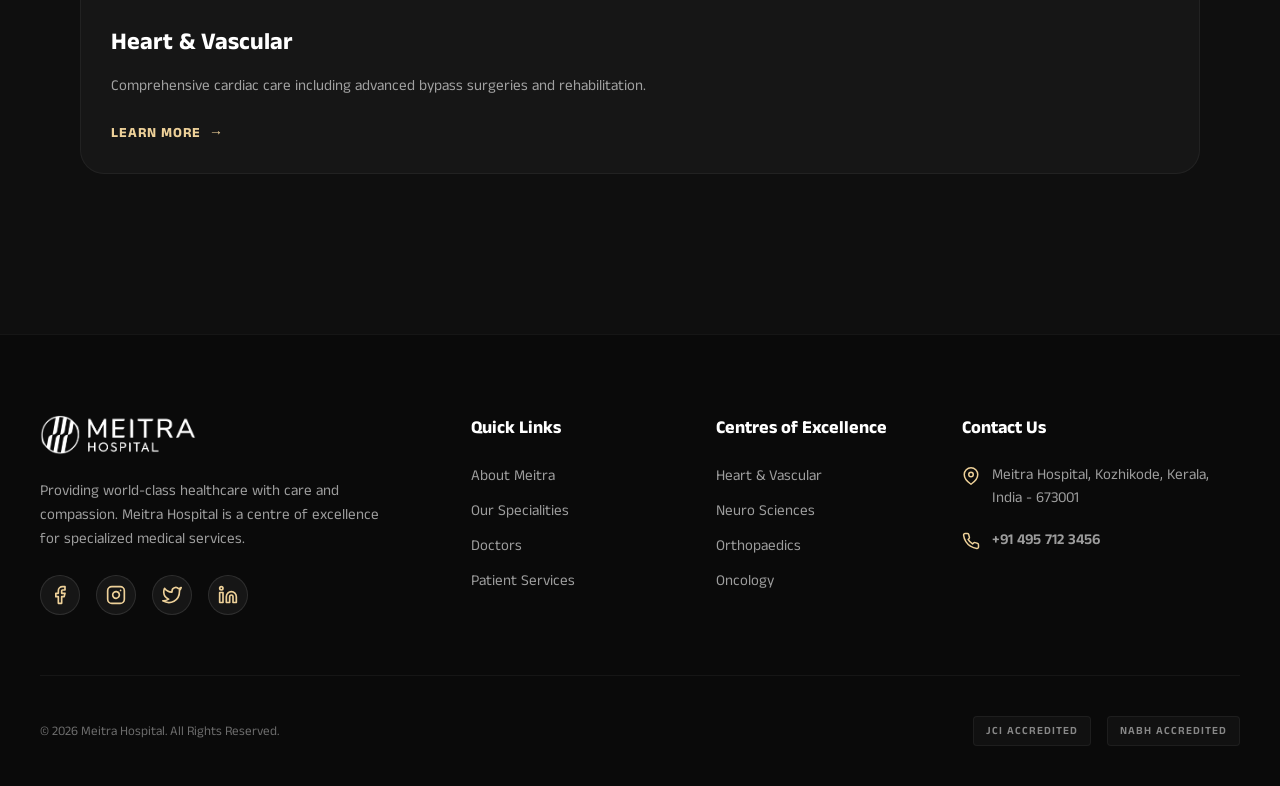
==== commit e056c07a: "updates" ====
--- a/index.html
+++ b/index.html
@@ -61,15 +61,7 @@
                 <li><a href="#" style="--i:7">Contact Us</a></li>
                 <li><a href="booking.html" class="nav-appointment-btn" style="--i:8; display: inline-block; margin-top: 15px;">Book an Appointment</a></li>
             </ul>
-            <div class="menu-footer">
-                <p>Emergency: +91 495 712 3456</p>
-                <div class="menu-socials">
-                    <a href="#">FB</a>
-                    <a href="#">IG</a>
-                    <a href="#">TW</a>
-                    <a href="#">LI</a>
-                </div>
-            </div>
+
         </div>
     </div>
 
@@ -552,16 +544,7 @@
         </div>
     </section>
 
-    <!-- Healing Journey CTA Section (Mobile Only) -->
-    <section class="journey-cta-section mobile-only-cta">
-        <h2 class="journey-heading">READY TO START YOUR<br>HEALING JOURNEY?</h2>
-        <p class="journey-subtext">Consult with our world-class specialists and get<br>the care you deserve.</p>
-        
-        <div class="journey-buttons">
-            <a href="booking.html" class="journey-btn-primary">BOOK AN APPOINTMENT</a>
-            <a href="#" class="journey-btn-secondary">CONTACT SUPPORT</a>
-        </div>
-    </section>
+
 
 
 
@@ -745,6 +728,24 @@
         </div>
     </div>
 
+    <!-- Mobile Floating Action Button -->
+    <div class="fab-container mobile-only-cta" id="fab-menu">
+        <div class="fab-actions">
+            <a href="https://wa.me/" target="_blank" class="fab-action-btn whatsapp-btn">
+                <svg xmlns="http://www.w3.org/2000/svg" width="20" height="20" viewBox="0 0 24 24" fill="none" stroke="currentColor" stroke-width="2" stroke-linecap="round" stroke-linejoin="round"><path d="M22 16.92v3a2 2 0 0 1-2.18 2 19.79 19.79 0 0 1-8.63-3.07 19.5 19.7 0 0 1-6-6 19.79 19.79 0 0 1-3.07-8.67A2 2 0 0 1 4.11 2h3a2 2 0 0 1 2 1.72 12.84 12.84 0 0 0 .7 2.81 2 2 0 0 1-.45 2.11L8.09 9.91a16 16 0 0 0 6 6l1.27-1.27a2 2 0 0 1 2.11-.45 12.84 12.84 0 0 0 2.81.7A2 2 0 0 1 22 16.92z"></path></svg>
+                <span class="fab-label">WhatsApp</span>
+            </a>
+            <a href="booking.html" class="fab-action-btn booking-btn">
+                <svg xmlns="http://www.w3.org/2000/svg" width="20" height="20" viewBox="0 0 24 24" fill="none" stroke="currentColor" stroke-width="2" stroke-linecap="round" stroke-linejoin="round"><rect x="3" y="4" width="18" height="18" rx="2" ry="2"></rect><line x1="16" y1="2" x2="16" y2="6"></line><line x1="8" y1="2" x2="8" y2="6"></line><line x1="3" y1="10" x2="21" y2="10"></line></svg>
+                <span class="fab-label">Book Appt.</span>
+            </a>
+        </div>
+        <button class="fab-toggle-btn" id="fab-toggle">
+            <svg class="fab-icon-open" xmlns="http://www.w3.org/2000/svg" width="24" height="24" viewBox="0 0 24 24" fill="none" stroke="currentColor" stroke-width="2" stroke-linecap="round" stroke-linejoin="round"><path d="M21 15a2 2 0 0 1-2 2H7l-4 4V5a2 2 0 0 1 2-2h14a2 2 0 0 1 2 2z"></path></svg>
+            <svg class="fab-icon-close" xmlns="http://www.w3.org/2000/svg" width="24" height="24" viewBox="0 0 24 24" fill="none" stroke="currentColor" stroke-width="2" stroke-linecap="round" stroke-linejoin="round" style="display: none;"><line x1="18" y1="6" x2="6" y2="18"></line><line x1="6" y1="6" x2="18" y2="18"></line></svg>
+        </button>
+    </div>
+
     <!-- GSAP -->
     <script src="https://cdnjs.cloudflare.com/ajax/libs/gsap/3.12.2/gsap.min.js"></script>
     <script src="https://cdnjs.cloudflare.com/ajax/libs/gsap/3.12.2/ScrollTrigger.min.js"></script>
--- a/style.css
+++ b/style.css
@@ -26,16 +26,16 @@
     box-sizing: border-box;
 }
 
-html,
+html {
+    scroll-snap-type: y mandatory;
+    scroll-behavior: smooth;
+}
+
 body {
     width: 100%;
-    height: auto !important;
-    min-height: 100%;
     margin: 0;
     padding: 0;
     overflow-x: hidden;
-    overflow-y: auto !important;
-    overscroll-behavior: auto; /* Allow scroll chaining from reel-wrapper */
     background-color: #111;
     font-family: 'Anek Malayalam', sans-serif;
     -webkit-font-smoothing: antialiased;
@@ -76,16 +76,8 @@
 }
 
 .reel-wrapper {
-    width: 100vw;
-    height: 100vh;
-    overflow-y: scroll;
-    scroll-snap-type: y mandatory;
-    scrollbar-width: none;
-    -ms-overflow-style: none;
-    touch-action: pan-y;
-}
-.reel-wrapper::-webkit-scrollbar {
-    display: none;
+    width: 100%;
+    position: relative;
 }
 
 .reel-slide {
@@ -1125,7 +1117,7 @@
     right: 0;
     width: 400px;
     max-width: 85%;
-    height: 100%;
+    height: 100vh;
     background: #0a0a0a;
     z-index: 1;
     display: flex;
@@ -1173,33 +1165,7 @@
     color: #eed199;
 }
 
-.menu-footer {
-    margin-top: auto;
-    opacity: 0;
-    transition: opacity 0.6s ease 0.4s;
-}
-
-.fullscreen-menu.active .menu-footer {
-    opacity: 1;
-}
-
-.menu-footer p {
-    color: rgba(255, 255, 255, 0.5);
-    font-size: 14px;
-    margin-bottom: 20px;
-}
-
-.menu-socials {
-    display: flex;
-    gap: 20px;
-}
-
-.menu-socials a {
-    color: #eed199;
-    text-decoration: none;
-    font-weight: 600;
-    font-size: 13px;
-}
+
 
 
 
@@ -1247,84 +1213,6 @@
     font-weight: 500;
 }
 
-/* --- Healing Journey CTA Section --- */
-.journey-cta-section {
-    background-color: #fcfbf9;
-    background-image: radial-gradient(rgba(0, 0, 0, 0.08) 1px, transparent 1px);
-    background-size: 20px 20px;
-    padding: 60px 24px;
-    text-align: center;
-    border-top: 1px solid rgba(0,0,0,0.05);
-    position: relative;
-    z-index: 5;
-}
-
-.journey-heading {
-    font-family: 'Oswald', sans-serif;
-    font-size: 32px;
-    font-weight: 700;
-    color: var(--brand-brown-dark);
-    line-height: 1.2;
-    margin-bottom: 16px;
-    text-transform: uppercase;
-    letter-spacing: 0.5px;
-}
-
-.journey-subtext {
-    font-size: 15px;
-    color: #444;
-    margin-bottom: 32px;
-    line-height: 1.5;
-}
-
-.journey-buttons {
-    display: flex;
-    flex-direction: column;
-    gap: 12px;
-    max-width: 320px;
-    margin: 0 auto;
-}
-
-.journey-btn-primary {
-    display: block;
-    width: 100%;
-    background-color: var(--brand-brown-dark);
-    color: white;
-    padding: 16px;
-    border-radius: 8px;
-    font-family: 'Oswald', sans-serif;
-    font-weight: 700;
-    font-size: 16px;
-    text-decoration: none;
-    text-transform: uppercase;
-    transition: background 0.2s ease, transform 0.2s ease;
-}
-
-.journey-btn-primary:hover {
-    background-color: #3a261f;
-    transform: translateY(-2px);
-}
-
-.journey-btn-secondary {
-    display: block;
-    width: 100%;
-    background-color: transparent;
-    color: var(--brand-brown-dark);
-    border: 2px solid var(--brand-brown-dark);
-    padding: 14px; /* Slightly less padding to account for border */
-    border-radius: 8px;
-    font-family: 'Oswald', sans-serif;
-    font-weight: 700;
-    font-size: 16px;
-    text-decoration: none;
-    text-transform: uppercase;
-    transition: background 0.2s ease, transform 0.2s ease;
-}
-
-.journey-btn-secondary:hover {
-    background-color: rgba(74, 52, 43, 0.05);
-    transform: translateY(-2px);
-}
 
 /* --- Professional Site Footer --- */
 .site-footer {
@@ -1449,9 +1337,14 @@
 }
 
 .footer-contact .contact-item span {
-    color: rgba(255, 255, 255, 0.6);
+    color: rgba(255, 255, 255, 0.6) !important;
     font-size: 15px;
     line-height: 1.5;
+}
+
+.footer-contact .contact-item a {
+    color: rgba(255, 255, 255, 0.6) !important;
+    text-decoration: none;
 }
 
 .footer-bottom {
@@ -1932,4 +1825,94 @@
         min-width: 110px;
         font-size: 14px;
     }
+}
+
+/* --- Floating Action Button (Mobile) --- */
+@media (min-width: 769px) {
+    .fab-container {
+        display: none !important;
+    }
+}
+
+.fab-container {
+    position: fixed;
+    bottom: 24px;
+    right: 24px;
+    z-index: 1000;
+    display: flex;
+    flex-direction: column;
+    align-items: flex-end;
+}
+
+.fab-actions {
+    display: flex;
+    flex-direction: column;
+    gap: 12px;
+    margin-bottom: 16px;
+    opacity: 0;
+    visibility: hidden;
+    transform: translateY(20px);
+    transition: all 0.3s cubic-bezier(0.16, 1, 0.3, 1);
+}
+
+.fab-container.active .fab-actions {
+    opacity: 1;
+    visibility: visible;
+    transform: translateY(0);
+}
+
+.fab-action-btn {
+    display: flex;
+    align-items: center;
+    gap: 12px;
+    background: #fff;
+    color: var(--brand-brown-dark);
+    padding: 10px 16px;
+    border-radius: 30px;
+    text-decoration: none;
+    font-weight: 600;
+    box-shadow: 0 4px 12px rgba(0, 0, 0, 0.15);
+    transition: transform 0.2s ease;
+}
+
+.fab-action-btn:active {
+    transform: scale(0.95);
+}
+
+.whatsapp-btn {
+    color: #25D366;
+}
+
+.fab-toggle-btn {
+    width: 56px;
+    height: 56px;
+    border-radius: 50%;
+    background: var(--brand-brown);
+    color: #fff;
+    border: none;
+    display: flex;
+    align-items: center;
+    justify-content: center;
+    box-shadow: 0 4px 12px rgba(0, 0, 0, 0.2);
+    cursor: pointer;
+    transition: transform 0.3s cubic-bezier(0.16, 1, 0.3, 1), background 0.2s;
+    outline: none;
+    -webkit-tap-highlight-color: transparent;
+}
+
+.fab-toggle-btn:active {
+    transform: scale(0.9);
+}
+
+.fab-container.active .fab-toggle-btn {
+    background: #333;
+    transform: rotate(90deg);
+}
+
+.fab-container.active .fab-icon-open {
+    display: none;
+}
+
+.fab-container.active .fab-icon-close {
+    display: block !important;
 }
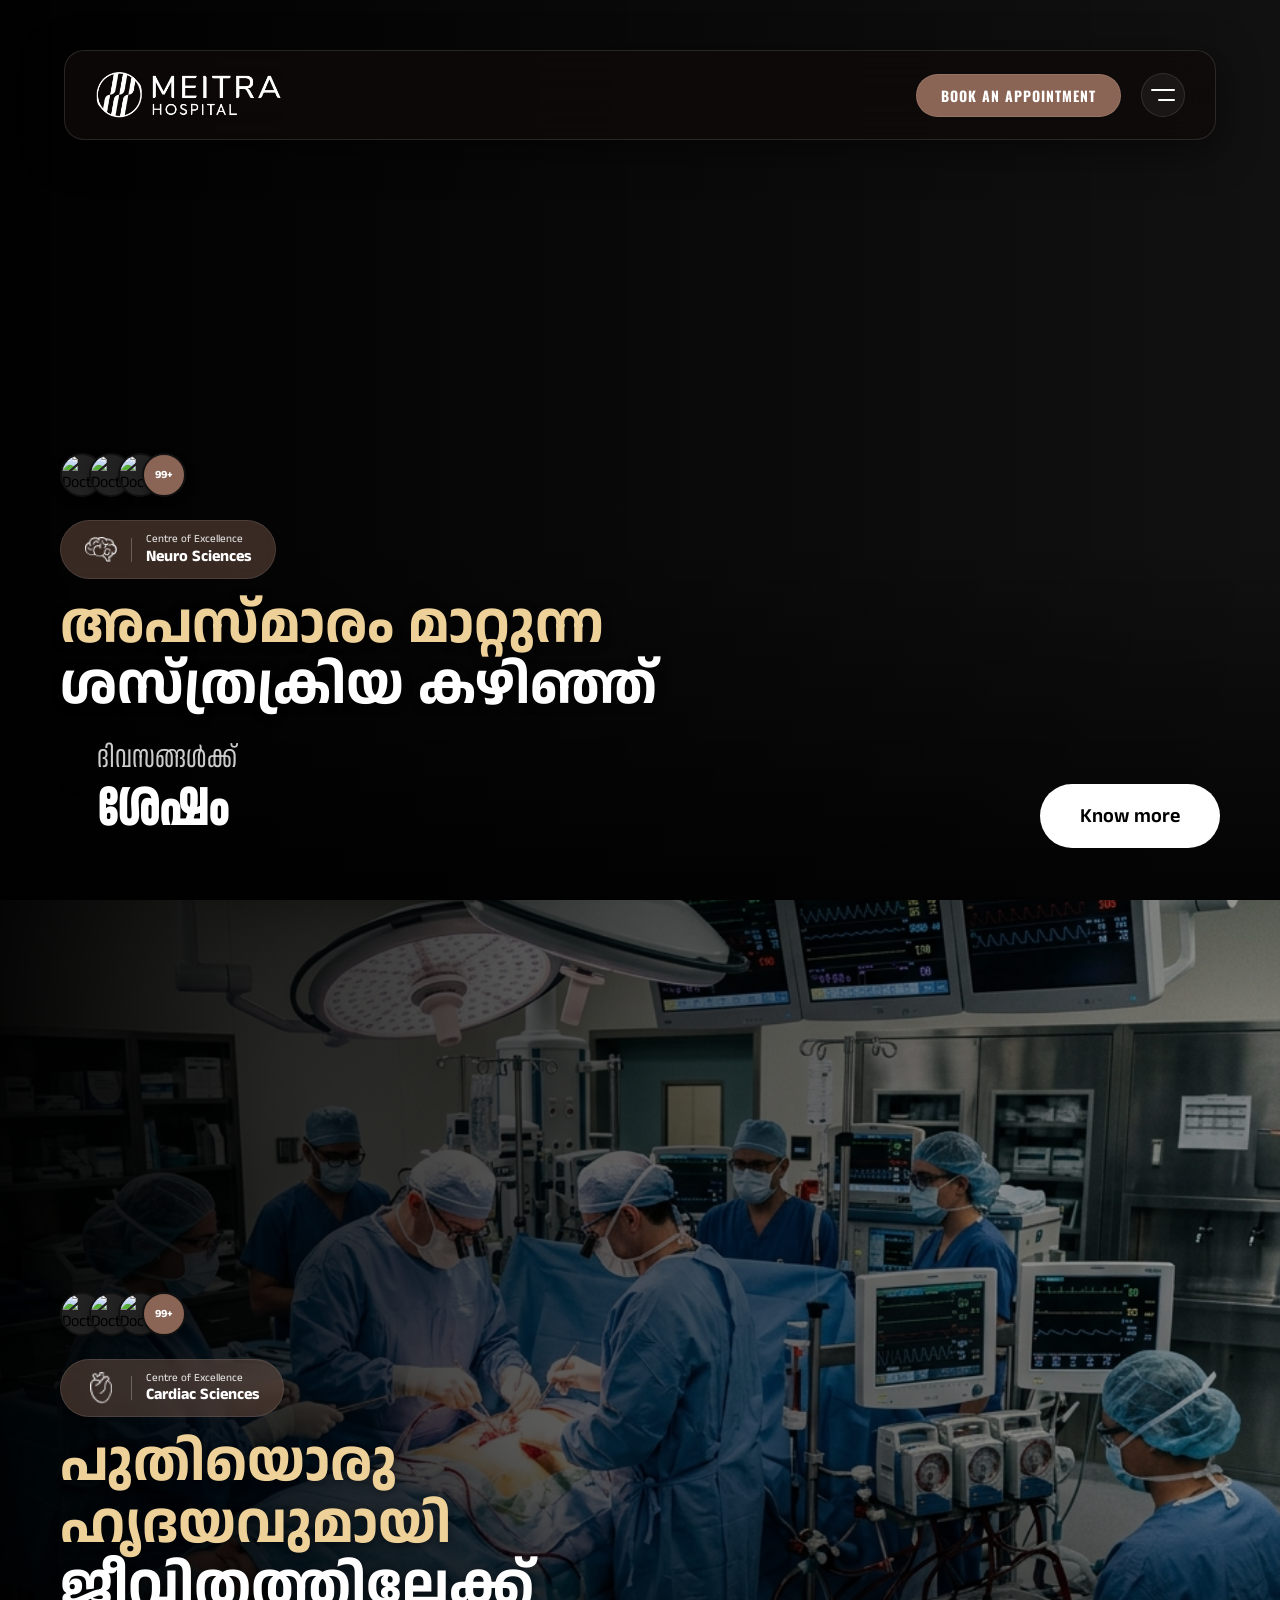
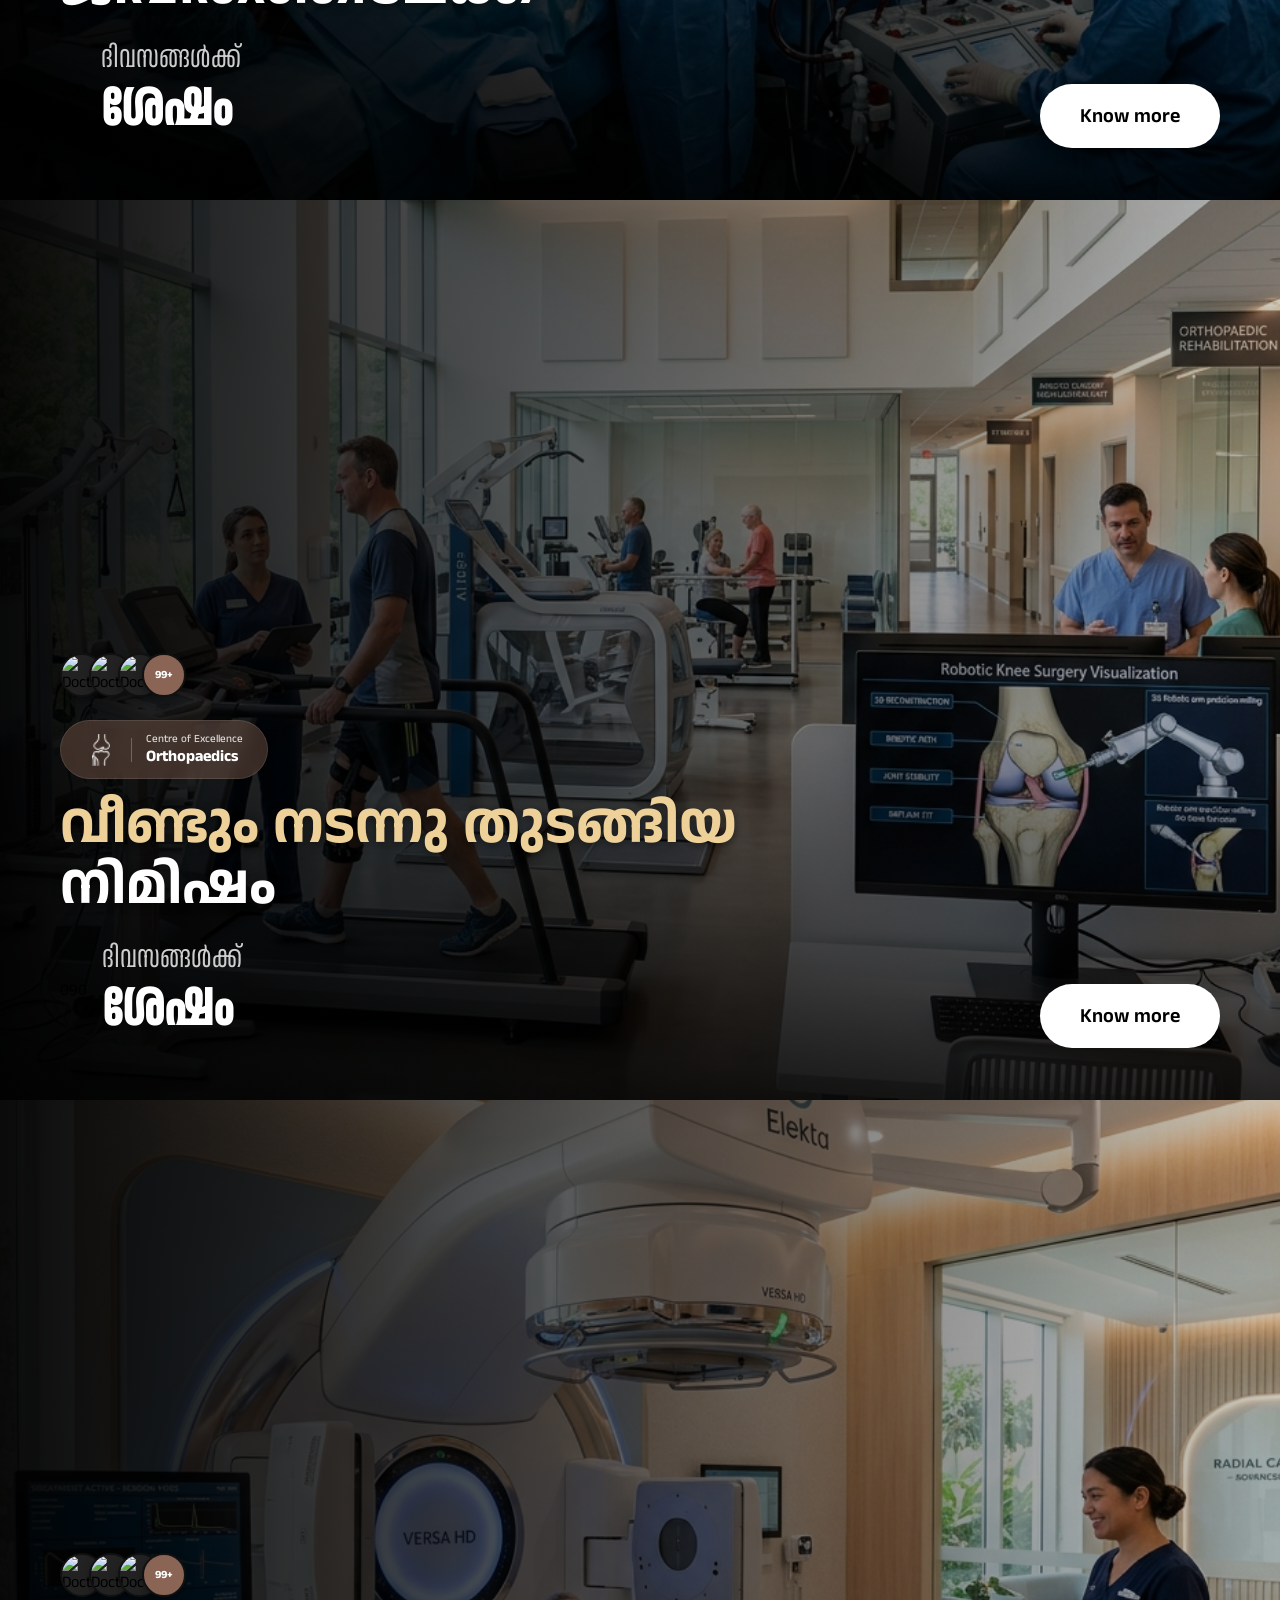
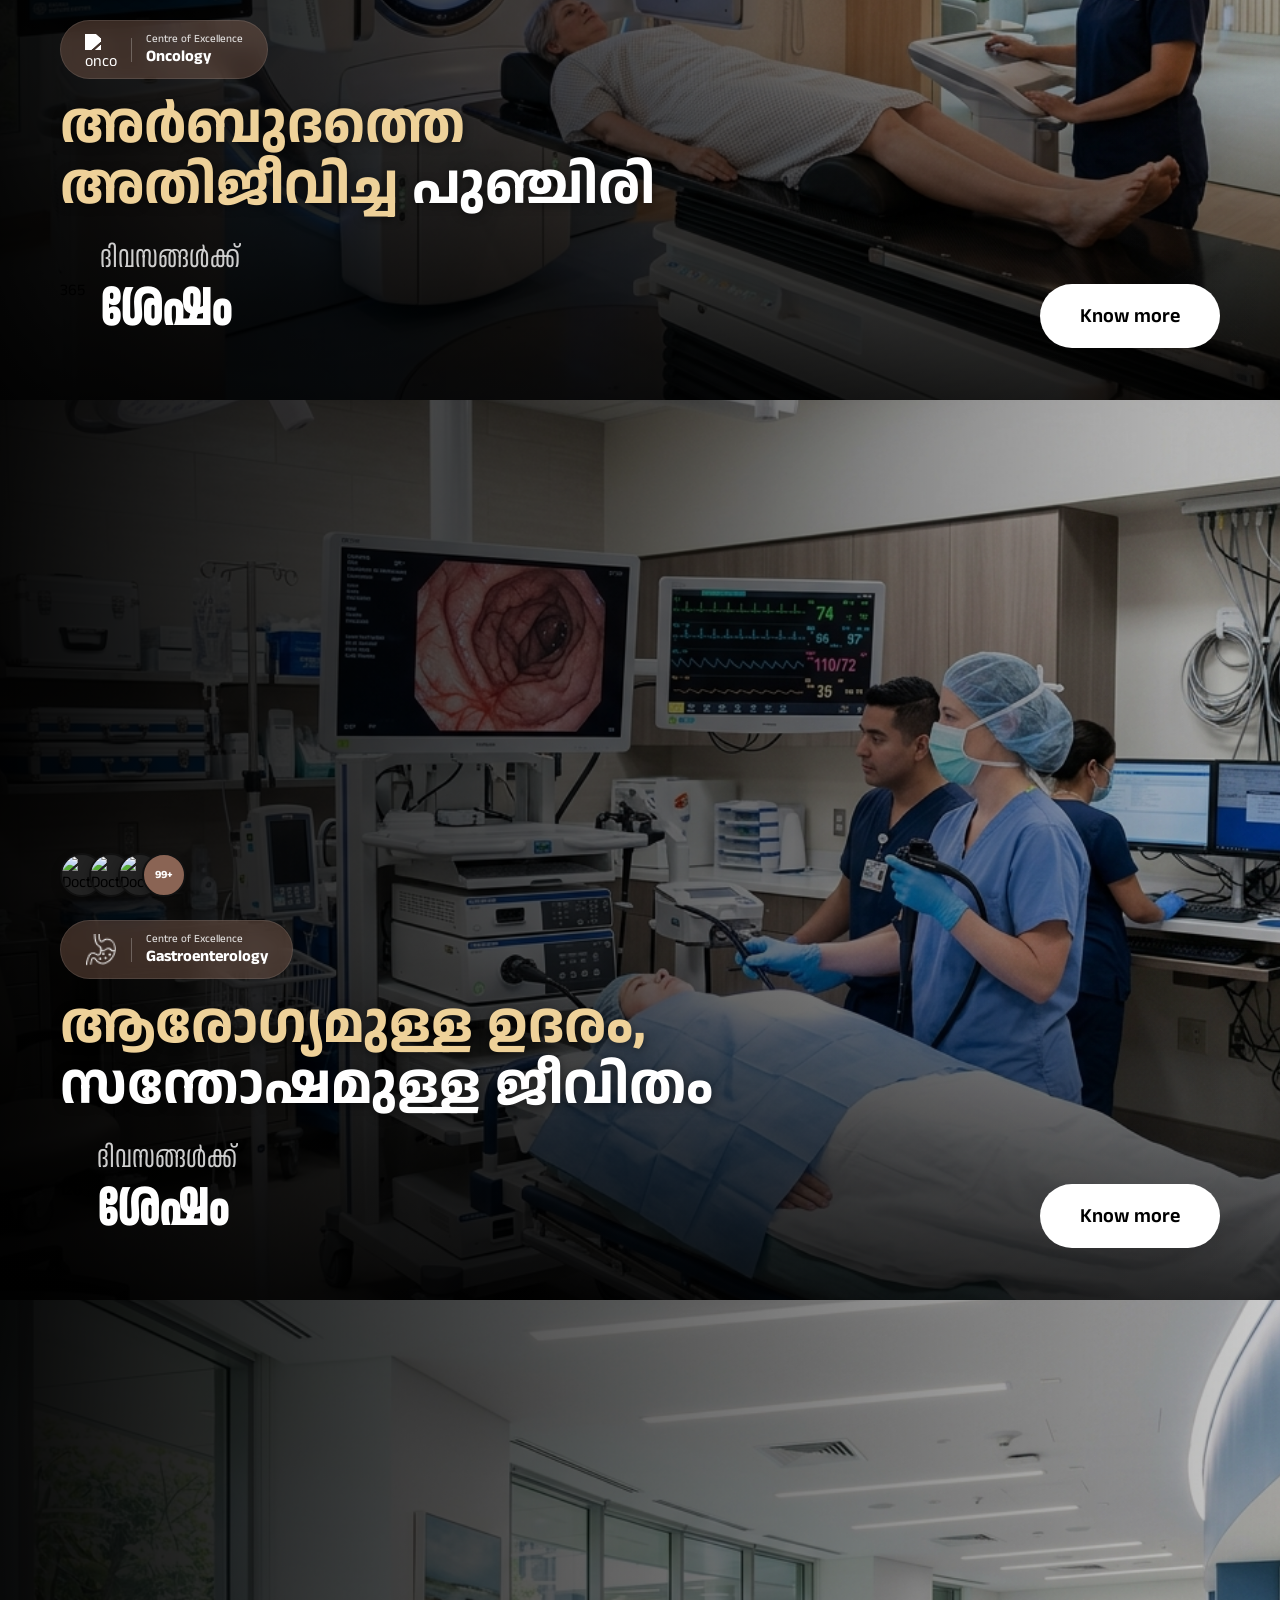
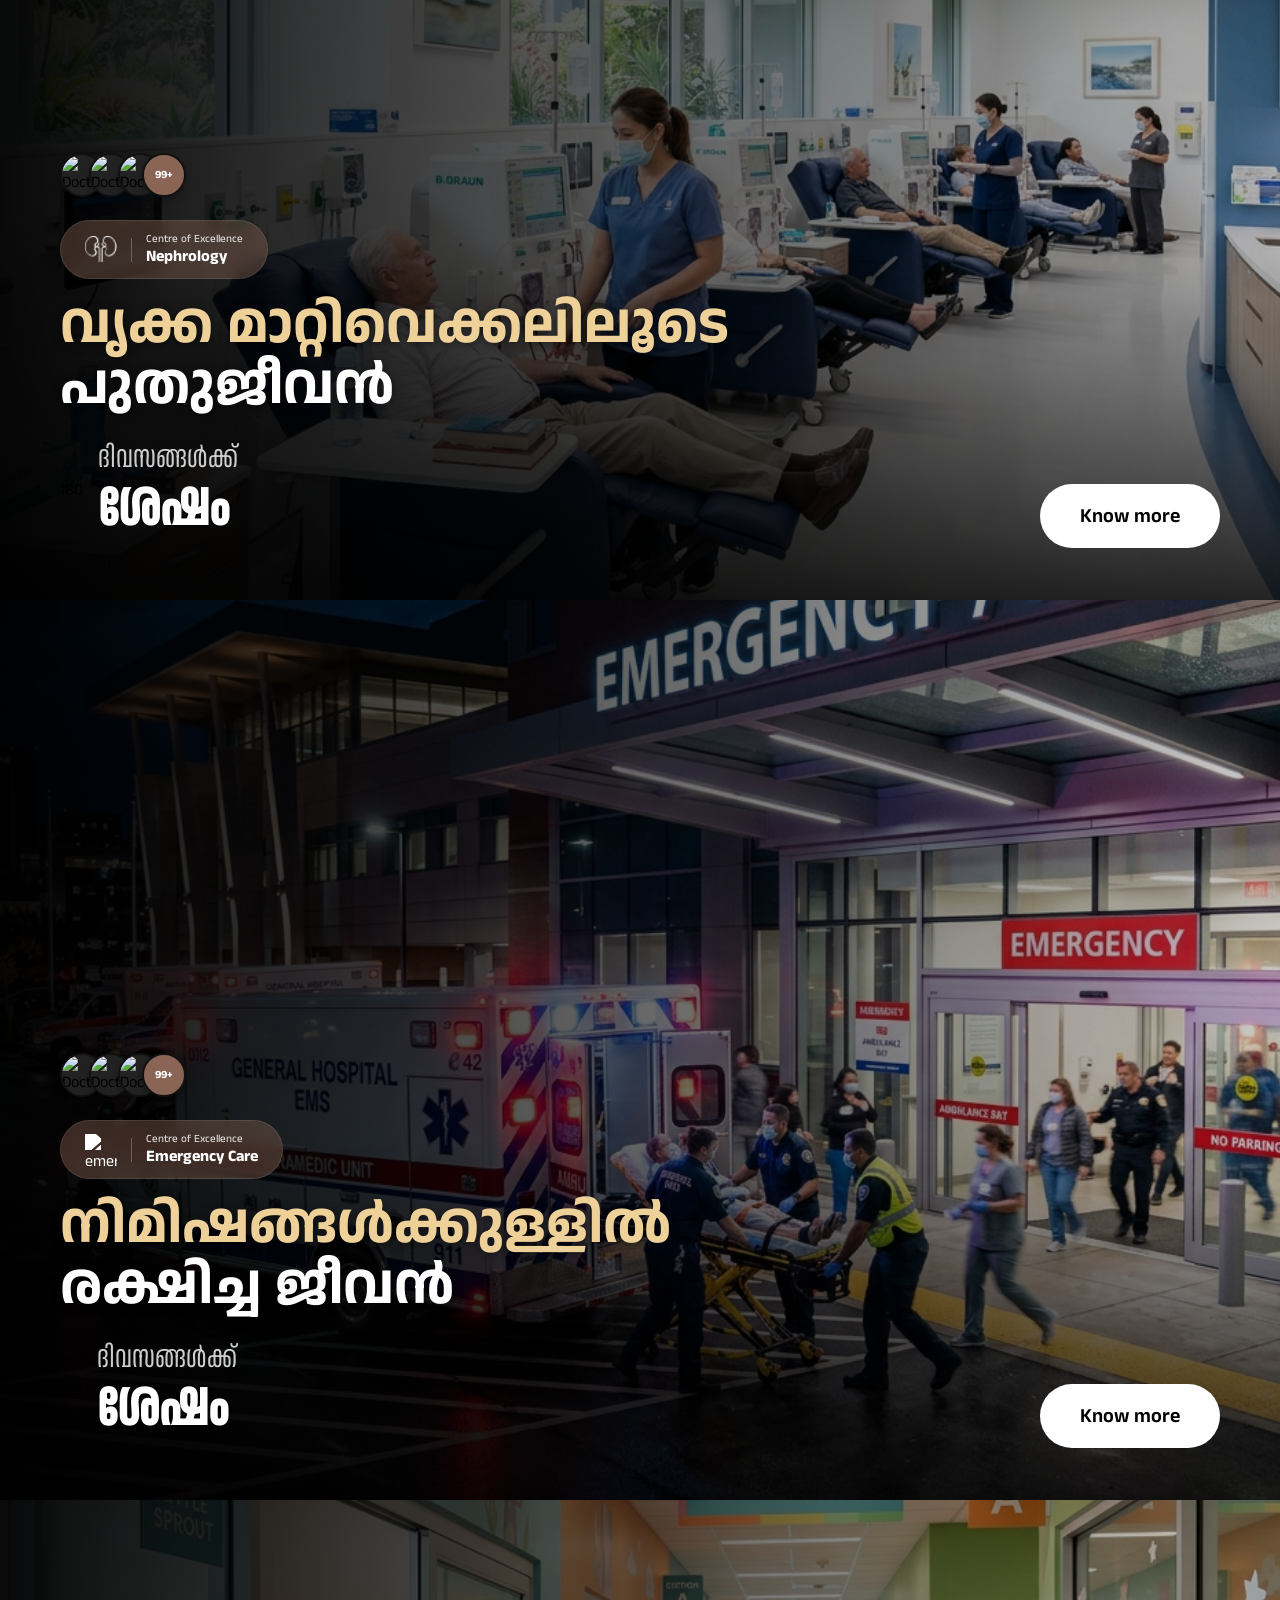
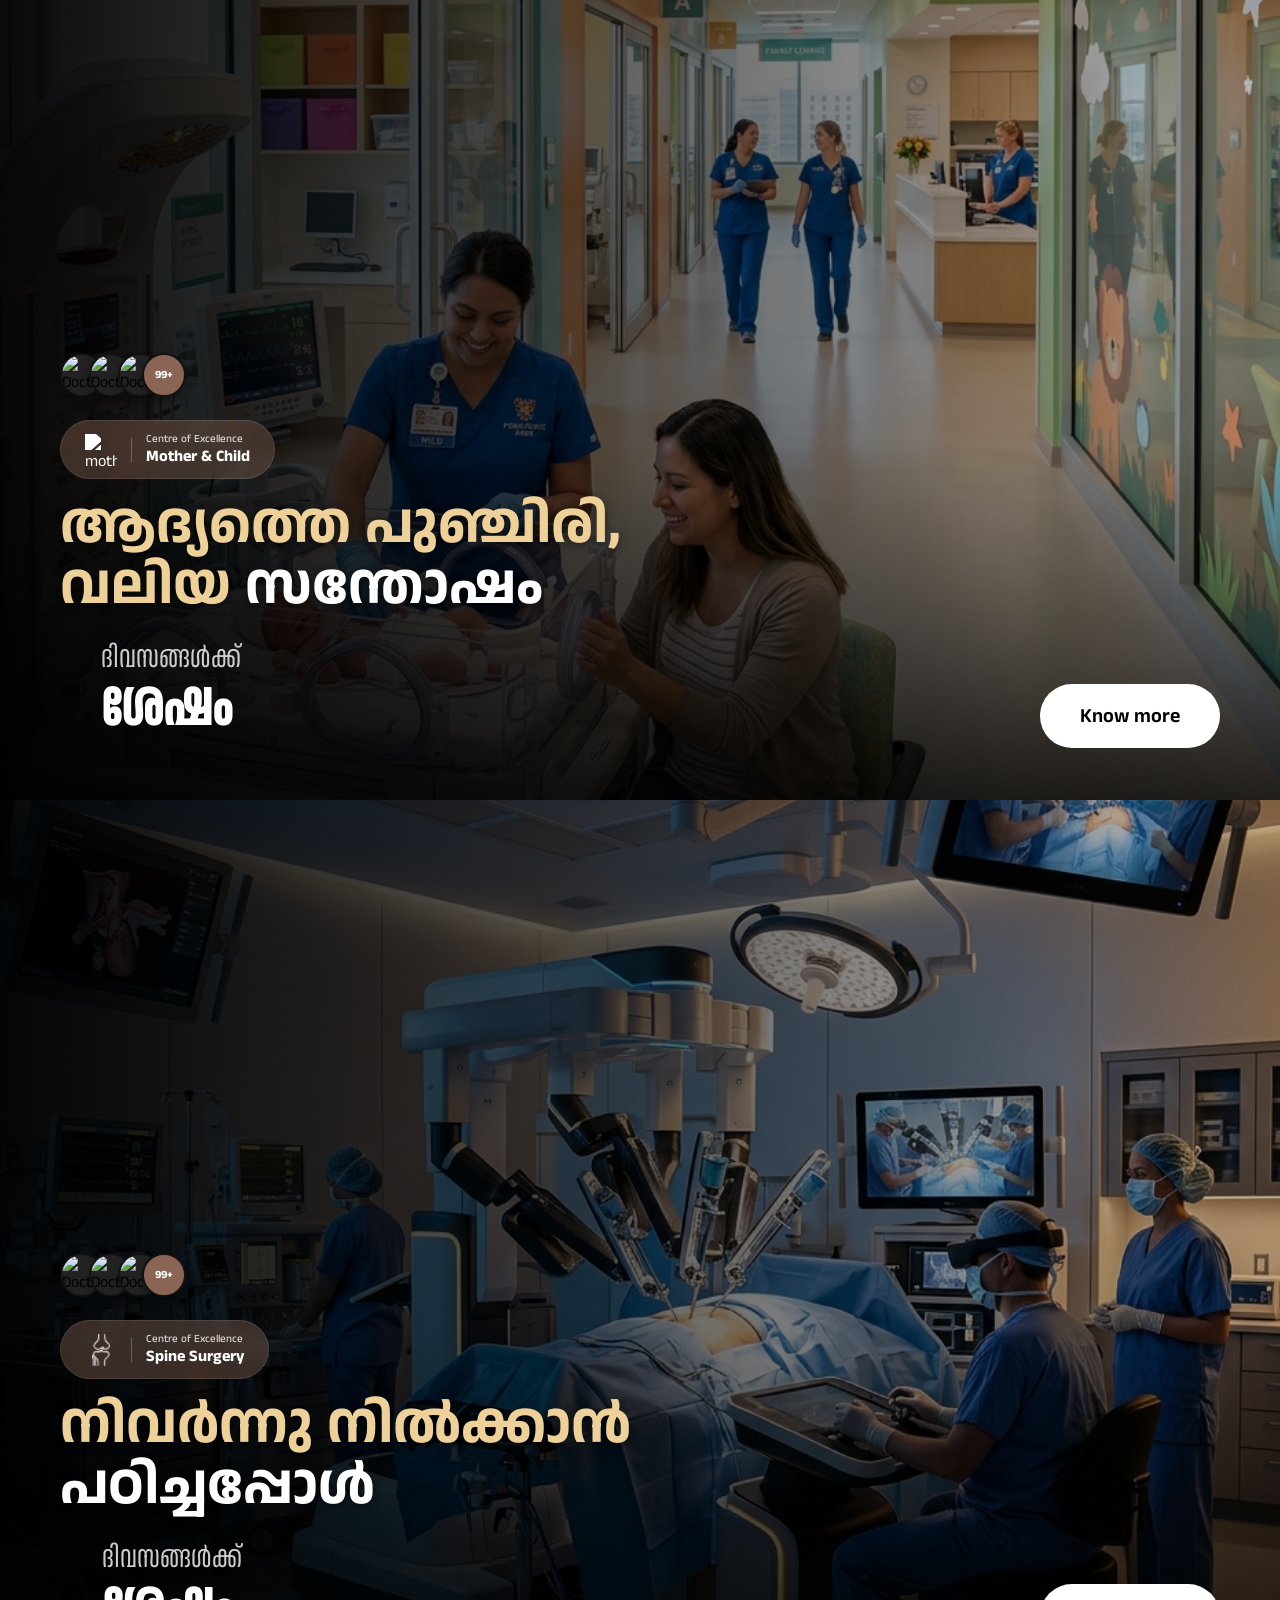
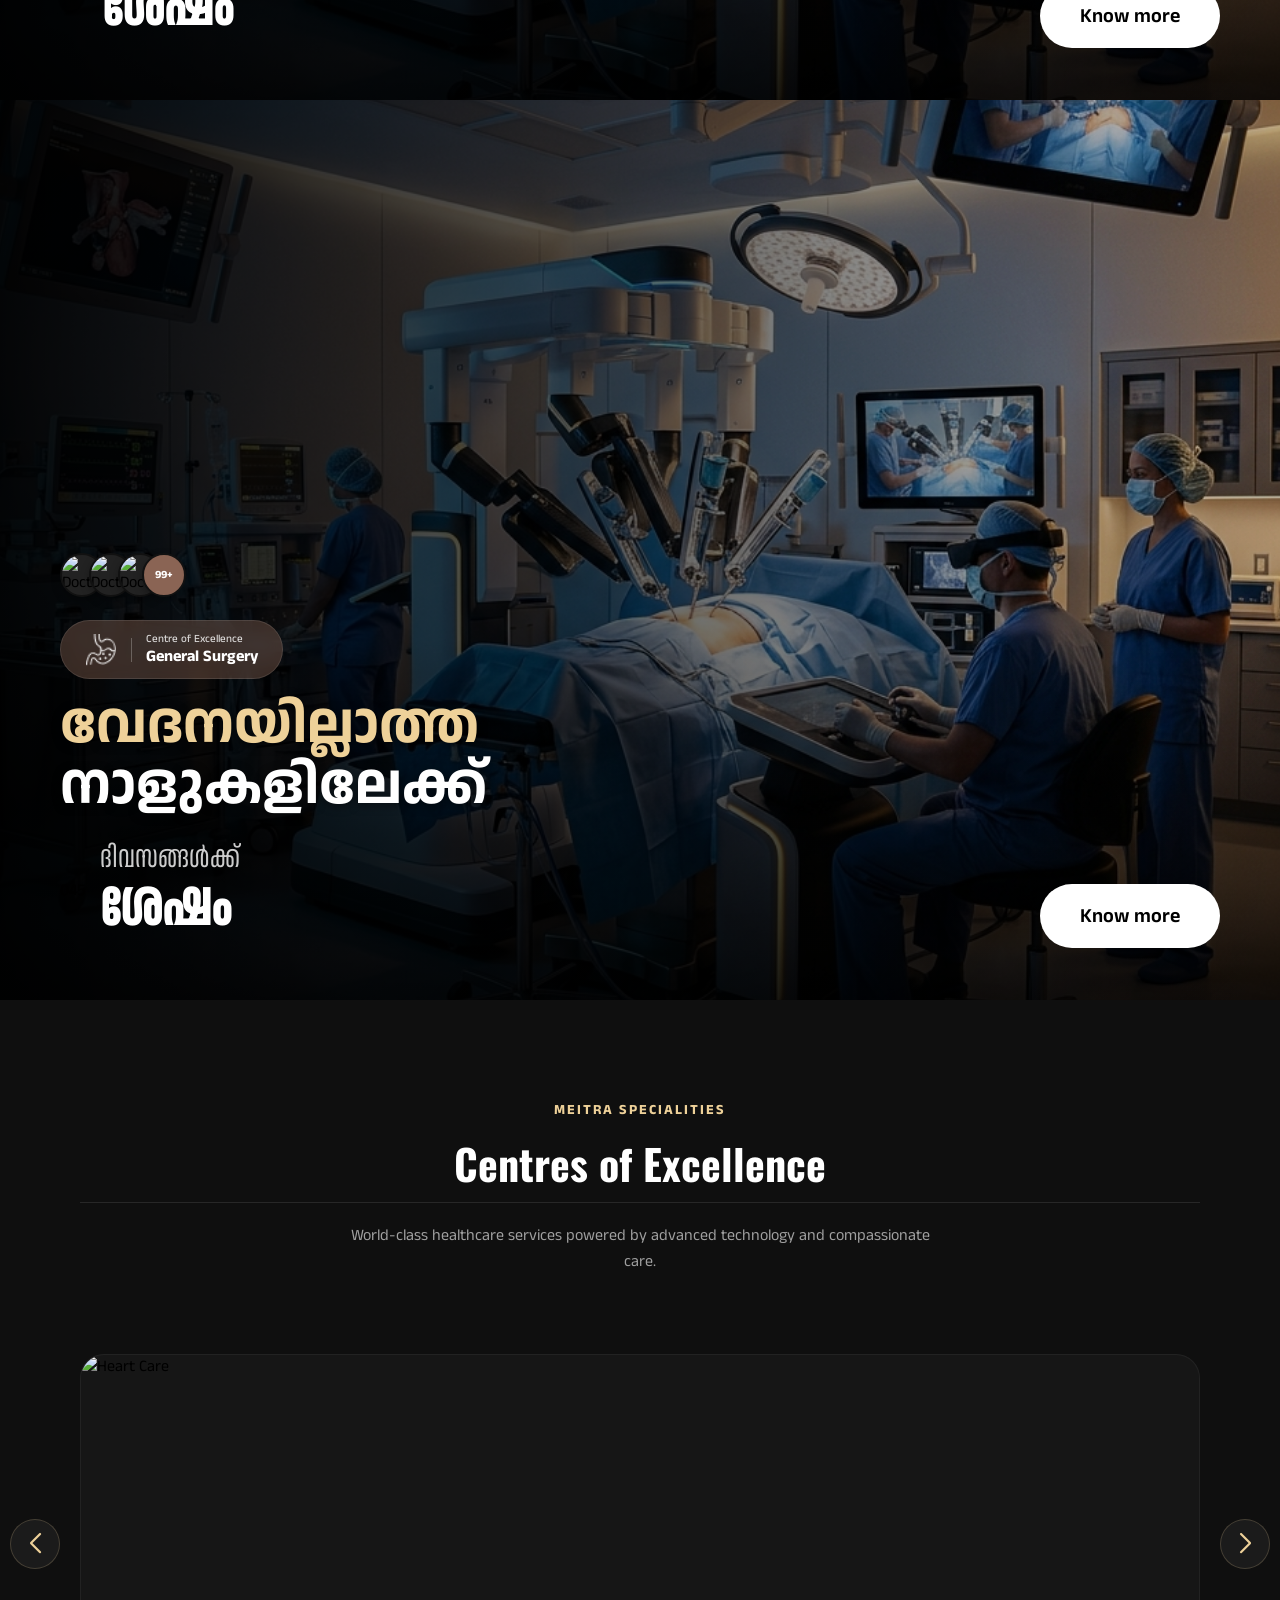
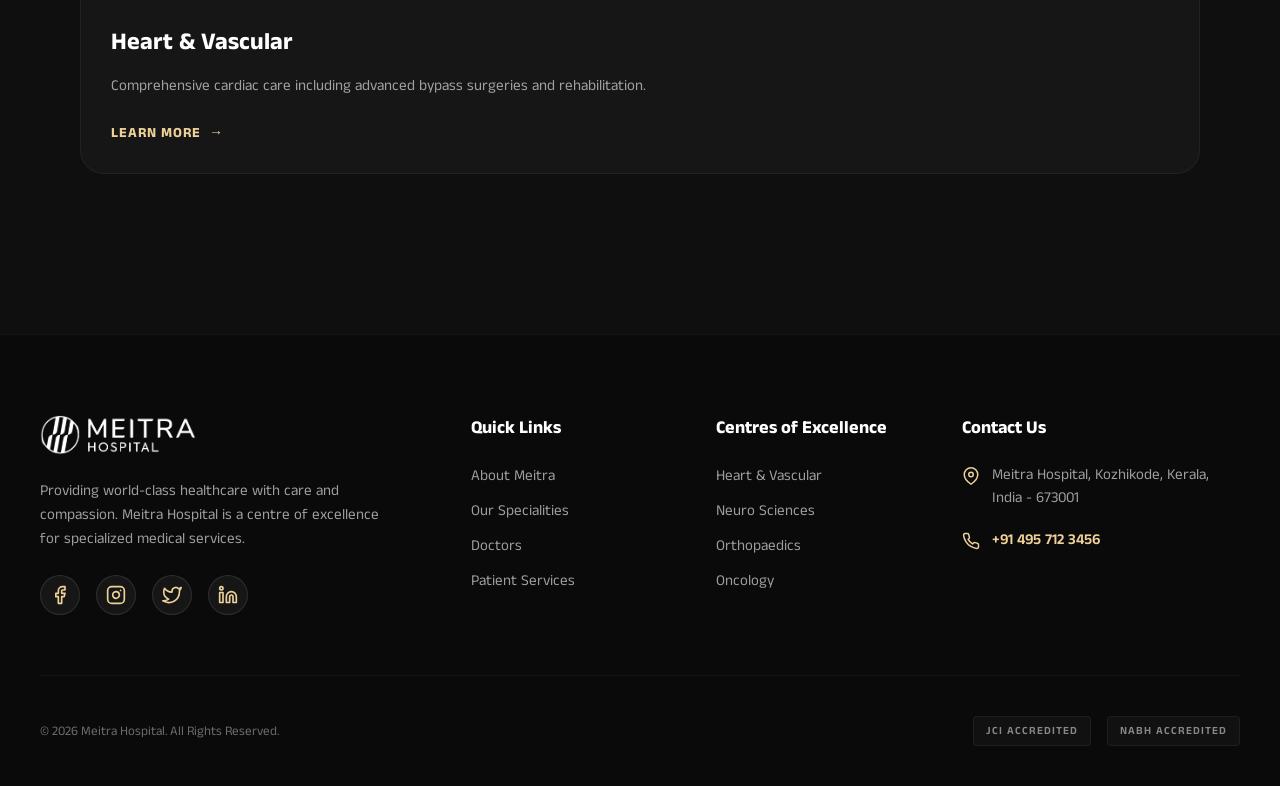
==== commit 162da93f: "fixes" ====
--- a/index.html
+++ b/index.html
@@ -625,7 +625,7 @@
                                 d="M22 16.92v3a2 2 0 0 1-2.18 2 19.79 19.79 0 0 1-8.63-3.07 19.5 19.7 0 0 1-6-6 19.79 19.79 0 0 1-3.07-8.67A2 2 0 0 1 4.11 2h3a2 2 0 0 1 2 1.72 12.84 12.84 0 0 0 .7 2.81 2 2 0 0 1-.45 2.11L8.09 9.91a16 16 0 0 0 6 6l1.27-1.27a2 2 0 0 1 2.11-.45 12.84 12.84 0 0 0 2.81.7A2 2 0 0 1 22 16.92z">
                             </path>
                         </svg>
-                        <span style="color: var(--text-golden); font-weight: 600;">+91 495 712 3456</span>
+                        <span class="phone-number">+91 495 712 3456</span>
                     </div>
                 </div>
             </div>
--- a/style.css
+++ b/style.css
@@ -1342,6 +1342,11 @@
     line-height: 1.5;
 }
 
+.footer-contact .contact-item span.phone-number {
+    color: #eed199 !important;
+    font-weight: 600;
+}
+
 .footer-contact .contact-item a {
     color: rgba(255, 255, 255, 0.6) !important;
     text-decoration: none;
@@ -1836,8 +1841,8 @@
 
 .fab-container {
     position: fixed;
-    bottom: 24px;
-    right: 24px;
+    bottom: 125px;
+    right: 20px;
     z-index: 1000;
     display: flex;
     flex-direction: column;
